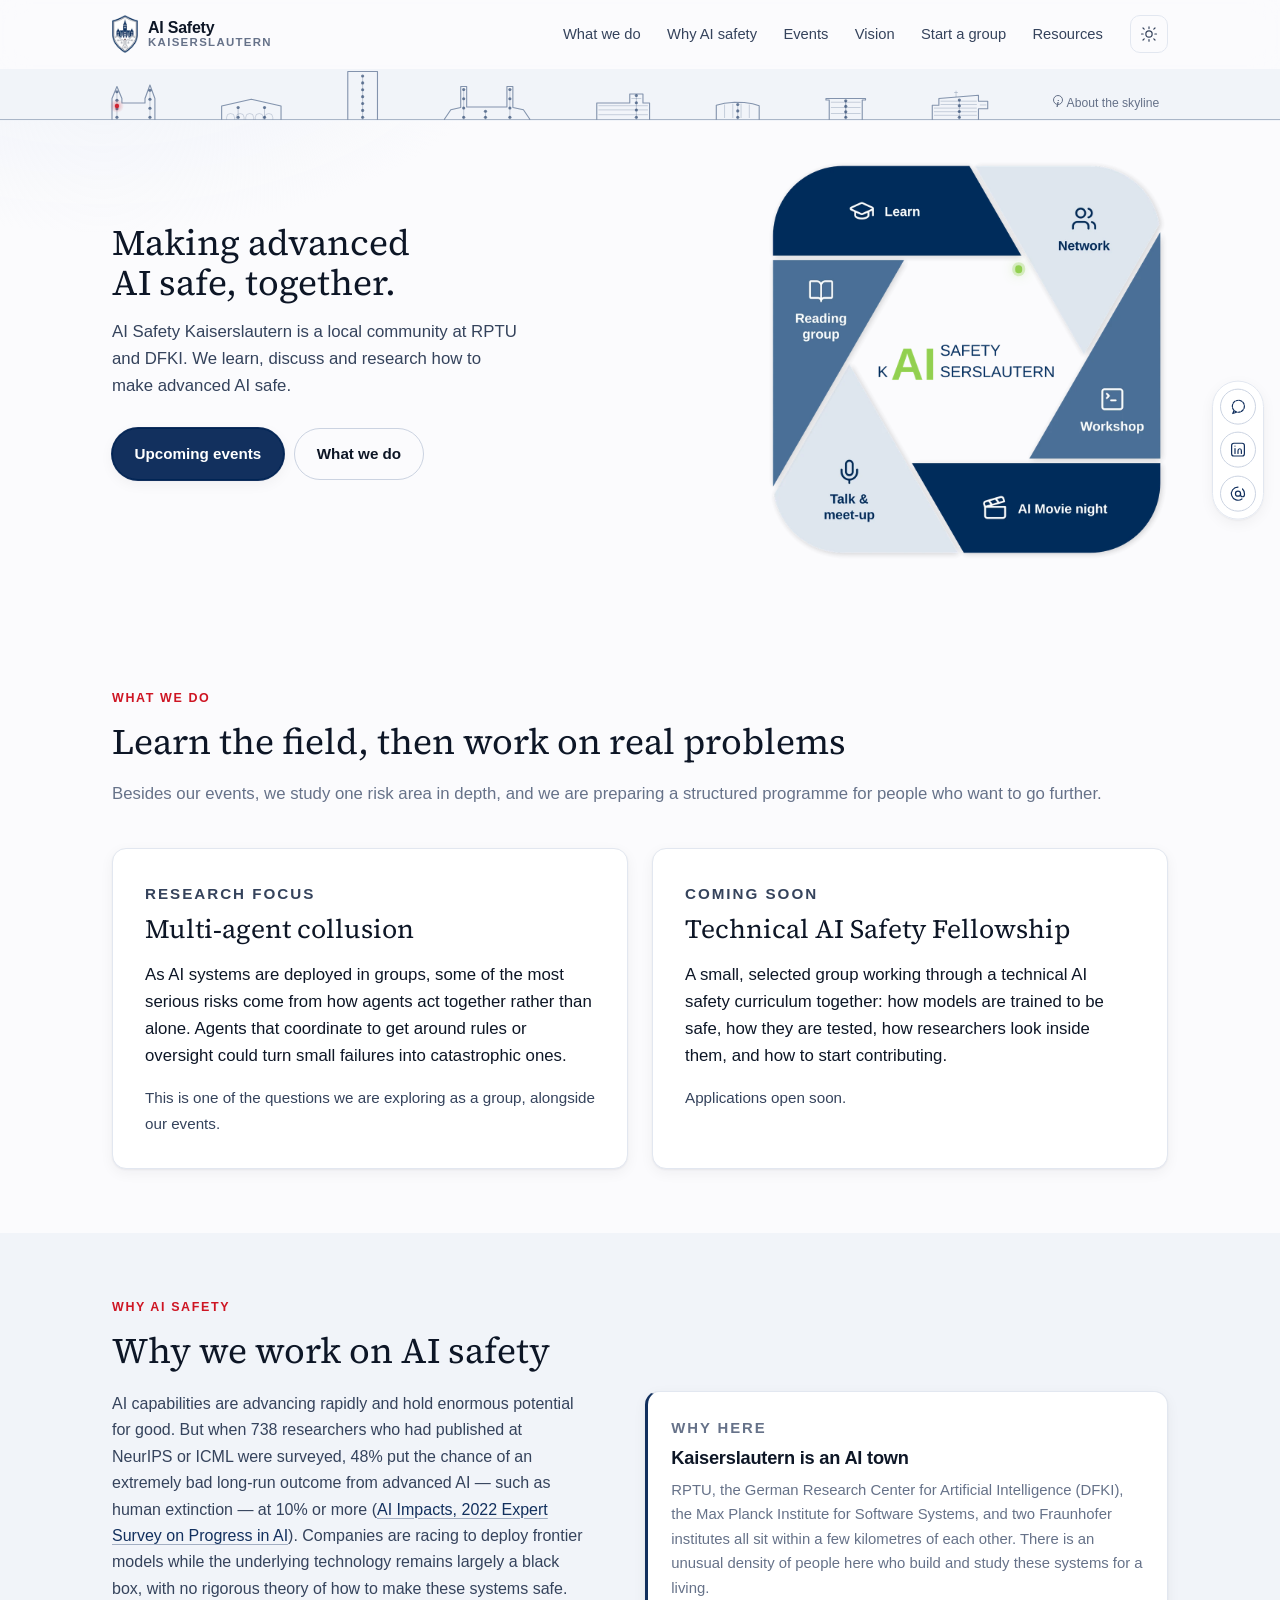
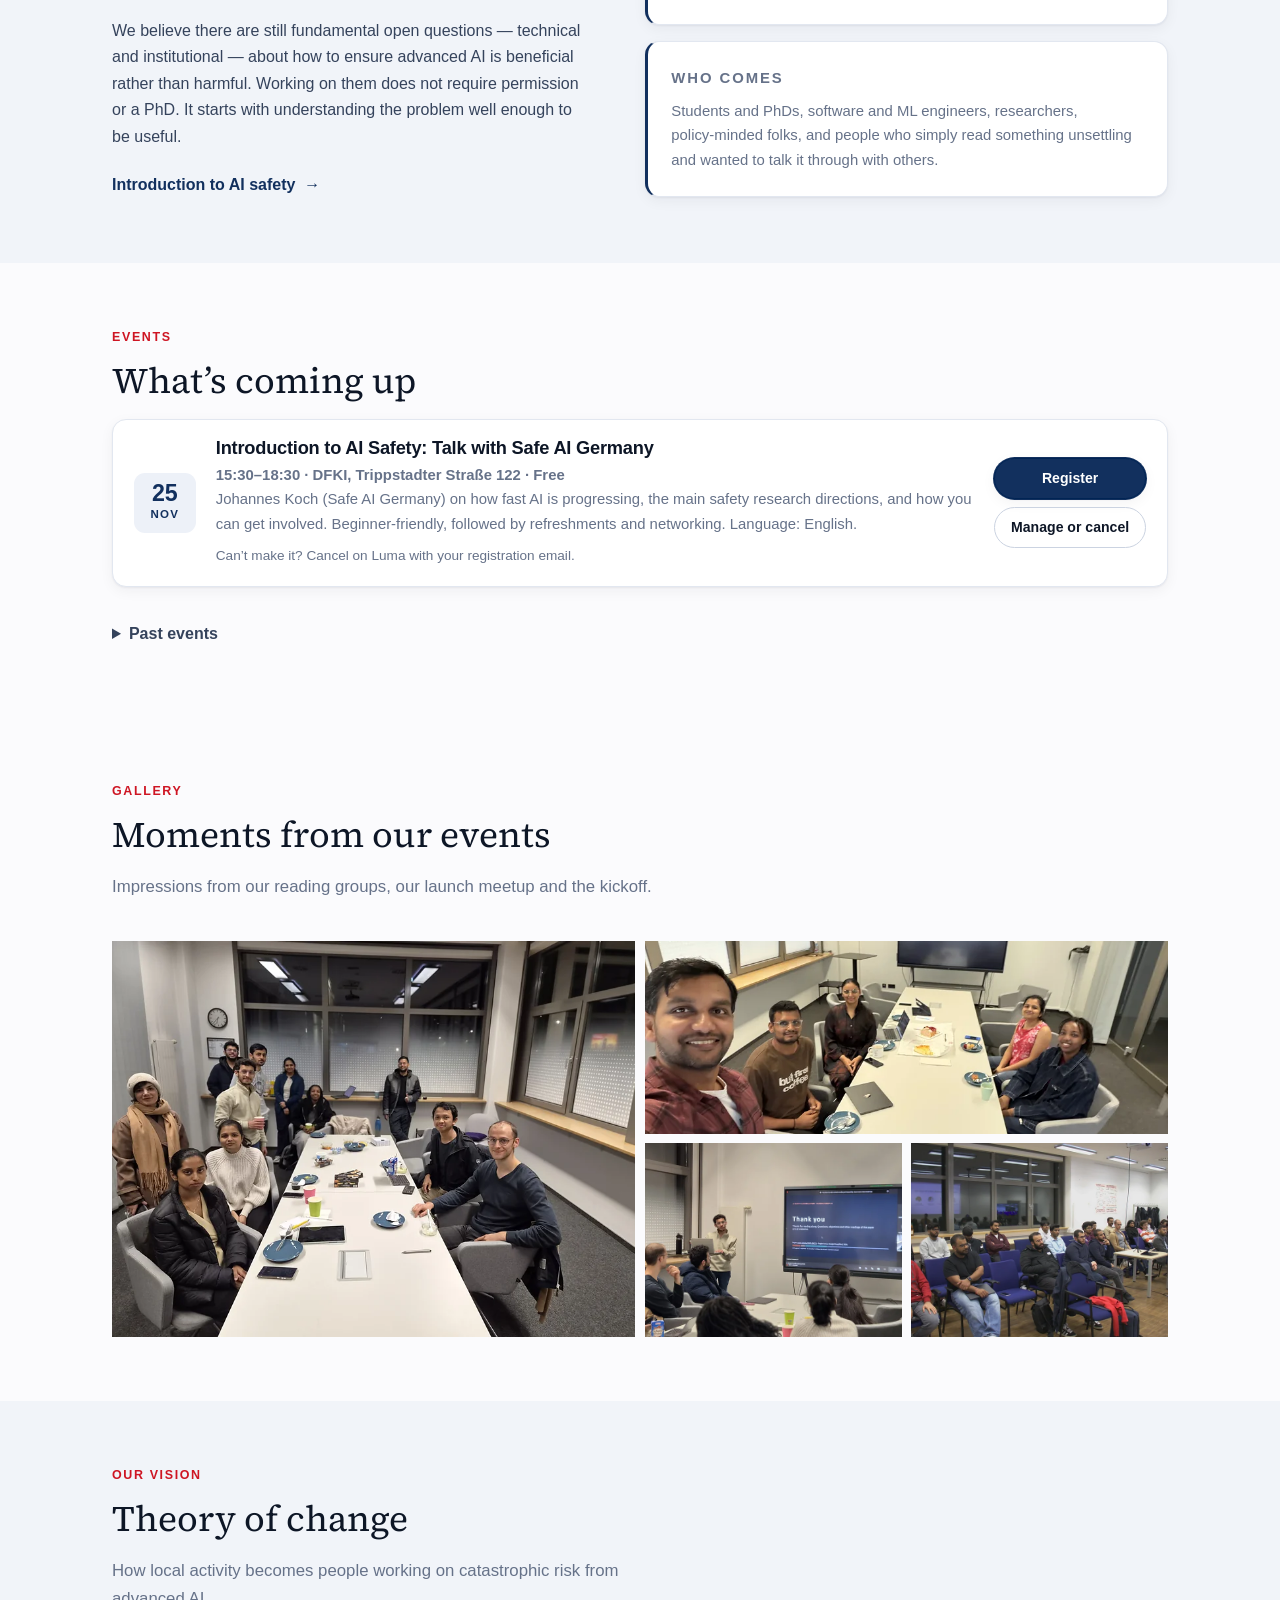
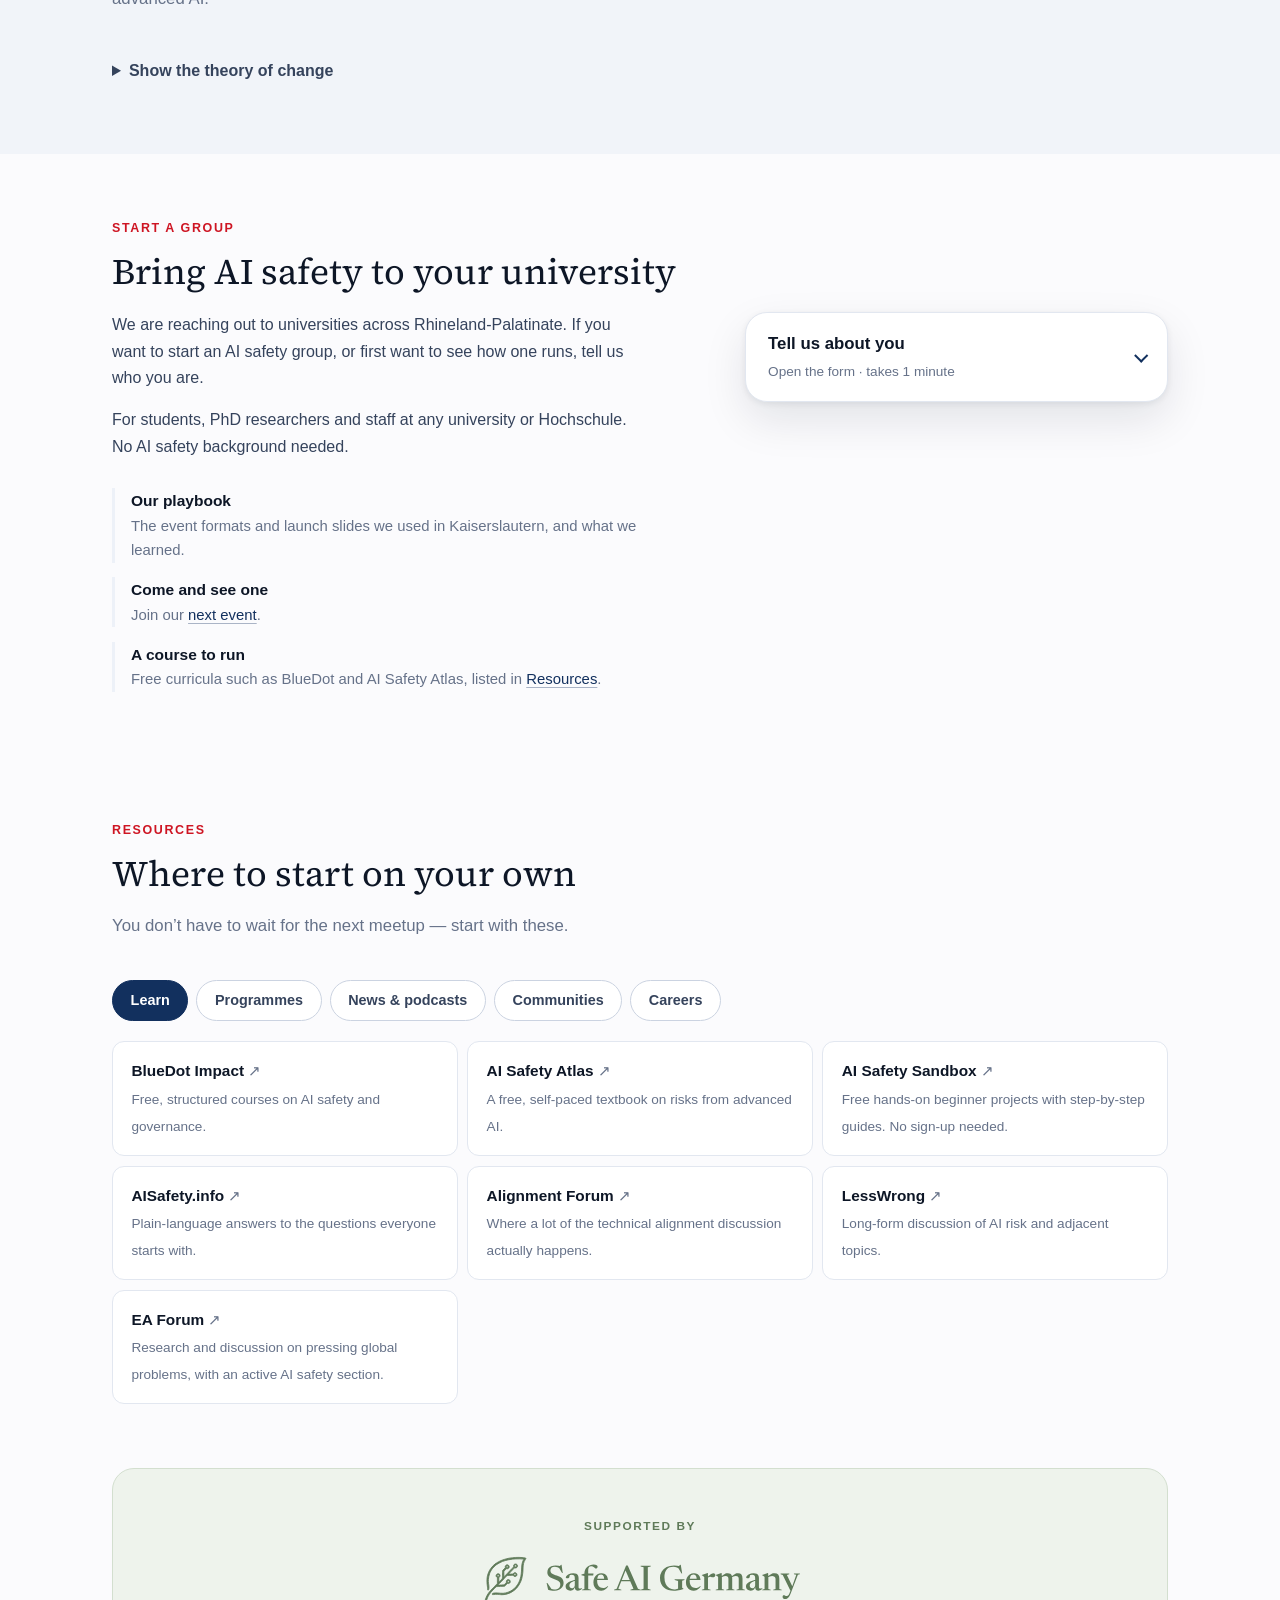
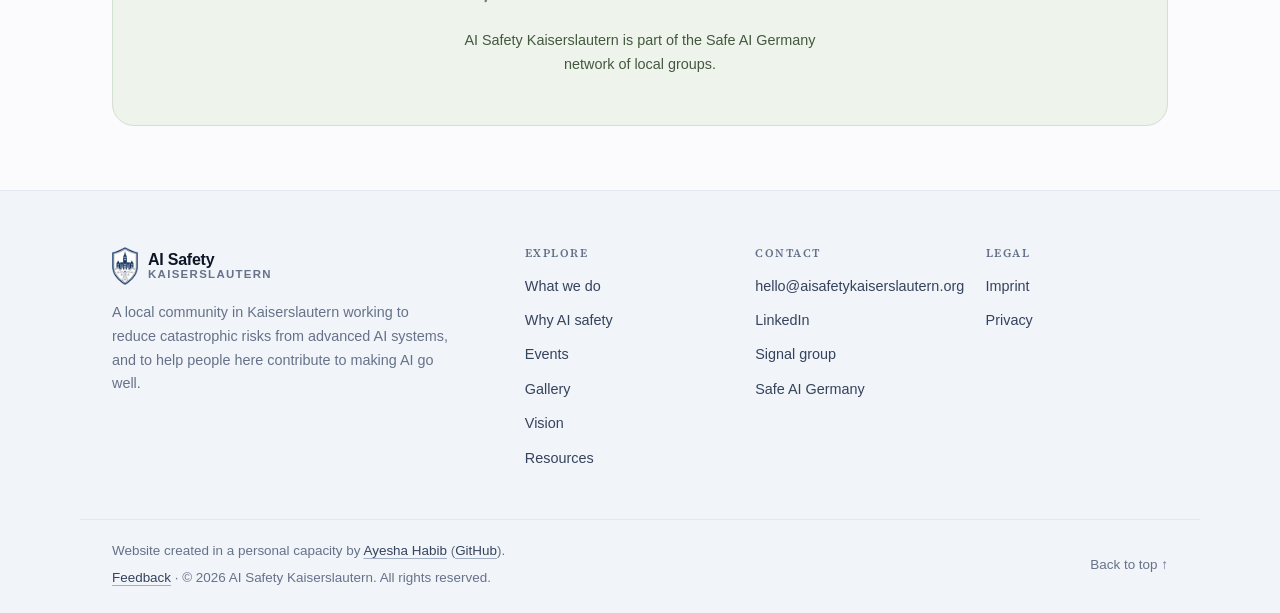
==== index.html @ 81ee8460 "Skyline band: own tinted background; buildings start in line with the content - The strip has its ow" ====
<!DOCTYPE html>
<html lang="en" data-theme="auto">
<head>
<meta charset="utf-8">
<meta name="viewport" content="width=device-width, initial-scale=1">
<title>AI Safety Kaiserslautern — Local community for safe and beneficial AI</title>
<meta name="description" content="AI Safety Kaiserslautern is a local community for people who want advanced AI to go well. Reading groups, talks, and meetups in Kaiserslautern, Germany.">
<meta name="theme-color" content="#12305E">
<link rel="canonical" href="https://aisafetykaiserslautern.org/">
<link rel="icon" href="/favicon.ico" sizes="any">
<link rel="icon" href="/assets/img/favicon-32.png" sizes="32x32" type="image/png">
<link rel="icon" href="/assets/img/favicon-16.png" sizes="16x16" type="image/png">
<link rel="apple-touch-icon" href="/assets/img/apple-touch-icon.png">
<link rel="preload" href="assets/fonts/source-serif-4-latin-400-normal.woff2" as="font" type="font/woff2" crossorigin>
<link rel="stylesheet" href="assets/css/styles.css?v=20261119i">

<!-- Open Graph / social preview -->
<meta property="og:type" content="website">
<meta property="og:url" content="https://aisafetykaiserslautern.org/">
<meta property="og:title" content="AI Safety Kaiserslautern">
<meta property="og:description" content="A local community for people who want advanced AI to go well. Reading groups, talks, and meetups in Kaiserslautern.">
<meta property="og:image" content="https://aisafetykaiserslautern.org/assets/img/og-image.png">
<meta name="twitter:card" content="summary_large_image">

<script>
  // Applied before paint so there is no flash of the wrong theme.
  (function () {
    var saved = null;
    try { saved = localStorage.getItem('theme'); } catch (e) {}
    if (saved === 'light' || saved === 'dark') {
      document.documentElement.setAttribute('data-theme', saved);
    }
  })();
</script>
</head>
<body>

<a class="skip-link" href="#main">Skip to content</a>

<header class="site-header" id="top">
  <div class="wrap header-inner">
    <a class="brand" href="/" aria-label="AI Safety Kaiserslautern — home">
      <img class="brand-mark" src="assets/img/logo-mark-96.png" alt="" width="65" height="96" aria-hidden="true">
      <span class="brand-text">
        <strong>AI Safety</strong>
        <span>Kaiserslautern</span>
      </span>
    </a>

    <nav class="nav" id="nav" aria-label="Main">
      <a href="#what-we-do">What we do</a>
      <a href="#why">Why AI safety</a>
      <a href="#events">Events</a>
      <a href="#vision">Vision</a>
      <a href="#start-a-group">Start a group</a>
      <a href="#resources">Resources</a>
    </nav>

    <div class="header-tools">
      <button class="icon-btn" id="theme-toggle" type="button" aria-label="Switch colour theme">
        <svg class="i-sun" viewBox="0 0 24 24" width="18" height="18" aria-hidden="true"><circle cx="12" cy="12" r="4.2"/><path d="M12 2.5v2.2M12 19.3v2.2M4.2 12H2M22 12h-2.2M5.6 5.6 4 4M20 20l-1.6-1.6M18.4 5.6 20 4M4 20l1.6-1.6"/></svg>
        <svg class="i-moon" viewBox="0 0 24 24" width="18" height="18" aria-hidden="true"><path d="M20 14.2A8.2 8.2 0 0 1 9.8 4 8.4 8.4 0 1 0 20 14.2Z"/></svg>
      </button>
      <button class="icon-btn nav-toggle" id="nav-toggle" type="button" aria-expanded="false" aria-controls="nav" aria-label="Open menu">
        <svg viewBox="0 0 24 24" width="20" height="20" aria-hidden="true"><path d="M4 7h16M4 12h16M4 17h16"/></svg>
      </button>
    </div>
  </div>
</header>

<main id="main">

  <!-- ───────────────────────── Hero ───────────────────────── -->
  <section class="hero">
    <!-- Skyline strip: Kaiserslautern landmarks with a network inside (assets/js/hero-net.js).
         Facts checked 18 Nov 2026: Wikipedia (en/de "Kaiserslautern", "Fritz-Walter-Stadion",
         "German Research Center for Artificial Intelligence", "Max Planck Institute for Software
         Systems"), rptu.de (history page), iese.fraunhofer.de, itwm.fraunhofer.de. -->
    <div class="skyline-row">
      <canvas class="hero-net" aria-hidden="true"></canvas>
      <div class="wrap skyline-row-inner">
        <details class="skyline-story">
          <summary>About the skyline</summary>
          <div class="skyline-panel">
            <p>Landmarks from different eras of Kaiserslautern, linked like a network.</p>
            <dl>
              <dt>Stiftskirche</dt>
              <dd>The oldest church, built 1250&ndash;1350.</dd>
              <dt>Fruchthalle</dt>
              <dd>Seat of a provisional government in the 1849 revolution.</dd>
              <dt>Rathaus</dt>
              <dd>The town hall tower, with a terrace 84&nbsp;m up.</dd>
              <dt>Betzenberg</dt>
              <dd>Fritz-Walter-Stadion, home of 1.&nbsp;FC Kaiserslautern since 1920.</dd>
              <dt>RPTU</dt>
              <dd>Rheinland-Pf&auml;lzische Technische Universit&auml;t Kaiserslautern-Landau, formed in 2023.</dd>
              <dt>Fraunhofer IESE and ITWM</dt>
              <dd>Institutes for experimental software engineering and for industrial mathematics.</dd>
              <dt>MPI-SWS</dt>
              <dd>Max Planck Institute for Software Systems, founded in 2004, with sites here and in Saarbr&uuml;cken.</dd>
              <dt>DFKI</dt>
              <dd>The German Research Center for Artificial Intelligence, founded in 1988 and headquartered here.</dd>
              <dt>The red dot</dt>
              <dd>Ideas travelling through the city.</dd>
            </dl>
          </div>
        </details>
      </div>
    </div>
    <div class="wrap">
      <div class="hero-grid">
      <div class="hero-copy">
        <h1>Making advanced AI safe, together.</h1>
        <p class="lede">
          AI Safety Kaiserslautern is a local community at RPTU and DFKI. We learn, discuss and
          research how to make advanced AI safe.
        </p>
        <div class="btn-row">
          <a class="btn btn-primary" href="#events">Upcoming events</a>
          <a class="btn btn-ghost" href="#what-we-do">What we do</a>
        </div>
        <!-- Stay up to date: a row under the buttons on small screens; on wide screens a small
             bar fixed at the right edge that stays while scrolling (styles.css, .hero-follow) -->
        <nav class="hero-follow" id="follow" aria-label="Stay up to date">
          <span class="hero-follow-label">Stay up to date</span>
          <a class="icon-link" href="https://signal.group/#CjQKIJROV0Q8fZuMW2Enf7PxpZ2H-xfHYSIsQhwiZB-bFXzsEhBNLP00tWnXSX2ShsEN9pTD" target="_blank" rel="noopener" aria-label="Signal group" title="Signal group">
            <svg viewBox="0 0 24 24" width="18" height="18" aria-hidden="true"><circle cx="12.5" cy="11.5" r="8" stroke-dasharray="3.1 1.7"/><path d="M6.6 17.6 5 21.2l4-1.3"/></svg>
          </a>
          <a class="icon-link" href="https://www.linkedin.com/company/ai-safety-kaiserslautern" target="_blank" rel="noopener" aria-label="LinkedIn" title="LinkedIn">
            <svg viewBox="0 0 24 24" width="18" height="18" aria-hidden="true"><rect x="3.5" y="3.5" width="17" height="17" rx="3"/><path d="M8 10.5V17M8 7.2v.1M12 17v-3.6c0-1.6 1-2.6 2.3-2.6s2.2 1 2.2 2.6V17"/></svg>
          </a>
          <a class="icon-link" href="mailto:hello@aisafetykaiserslautern.org" aria-label="Email us" title="Email us">
            <svg viewBox="0 0 24 24" width="18" height="18" aria-hidden="true"><path d="M12 3.2a8.8 8.8 0 1 0 5.2 15.9"/><circle cx="12" cy="12" r="3.4"/><path d="M15.4 12v1.6a2.6 2.6 0 0 0 5.2 0V12a8.6 8.6 0 0 0-2.6-6.2"/></svg>
          </a>
        </nav>
      </div>

      <!-- What we offer, as a transparent picture; the dark copy has a white wordmark.
           Source: slide 1 of talks/intro-talk/AISK Launch Deck v12-2.pptx. -->
      <div class="hero-art">
        <!-- layered: the wordmark (light/dark copy) plus 6 blades; each blade pops out while the
             green dot runs along its edge (styles.css, .blade). Layers from the launch slide. -->
        <img class="img-on-light" src="assets/img/hero/wwd-base-light.webp"
             alt="What AI Safety Kaiserslautern offers: Learn, Network, Reading group, Workshop, Talk and meet-up, AI Movie night"
             width="1080" height="1078" loading="eager" fetchpriority="high">
        <img class="img-on-dark" src="assets/img/hero/wwd-base-dark.webp" alt=""
             width="1080" height="1078" loading="eager" aria-hidden="true">
        <img class="blade blade-learn" src="assets/img/hero/wwd-blade-1.webp" alt="" width="1080" height="1078" aria-hidden="true">
        <img class="blade blade-network" src="assets/img/hero/wwd-blade-2.webp" alt="" width="1080" height="1078" aria-hidden="true">
        <img class="blade blade-workshop" src="assets/img/hero/wwd-blade-3.webp" alt="" width="1080" height="1078" aria-hidden="true">
        <img class="blade blade-movie" src="assets/img/hero/wwd-blade-4.webp" alt="" width="1080" height="1078" aria-hidden="true">
        <img class="blade blade-talk" src="assets/img/hero/wwd-blade-5.webp" alt="" width="1080" height="1078" aria-hidden="true">
        <img class="blade blade-reading" src="assets/img/hero/wwd-blade-6.webp" alt="" width="1080" height="1078" aria-hidden="true">
        <!-- the green dot circles the centre clockwise, as on the launch slide -->
        <span class="orbit-dot" aria-hidden="true"></span>
      </div>
      </div>
    </div>
  </section>

  <!-- ───────────────────────── What we do ───────────────────────── -->
  <section class="section" id="what-we-do">
    <div class="wrap">
      <p class="eyebrow">What we do</p>
      <h2 class="section-title">Learn the field, then work on real problems</h2>
      <p class="section-lede">
        Besides our events, we study one risk area in depth, and we are preparing a structured
        programme for people who want to go further.
      </p>

      <div class="wwd">
        <article class="project-card">
          <div class="project-body">
            <p class="project-kicker">Research focus</p>
            <h3>Multi&#8209;agent collusion</h3>
            <p class="project-lead">
              As AI systems are deployed in groups, some of the most serious risks come from
              how agents act together rather than alone. Agents that coordinate to get around
              rules or oversight could turn small failures into catastrophic ones.
            </p>
            <p>
              This is one of the questions we are exploring as a group, alongside our events.
            </p>
          </div>
        </article>

        <article class="project-card">
          <div class="project-body">
            <p class="project-kicker">Coming soon</p>
            <h3>Technical AI Safety Fellowship</h3>
            <p class="project-lead">
              A small, selected group working through a technical AI safety curriculum together:
              how models are trained to be safe, how they are tested, how researchers look inside
              them, and how to start contributing.
            </p>
            <p>Applications open soon.</p>
          </div>
        </article>
      </div>
    </div>
  </section>

  <!-- ───────────────────────── Why AI safety ───────────────────────── -->
  <section class="section section-alt" id="why">
    <div class="wrap">
      <p class="eyebrow">Why AI safety</p>
      <h2 class="section-title">Why we work on AI safety</h2>
      <div class="split">
      <div class="split-copy">
        <p>
          AI capabilities are advancing rapidly and hold enormous potential for good. But when 738
          researchers who had published at NeurIPS or ICML were surveyed, 48% put the chance of an
          extremely bad long&#8209;run outcome from advanced AI &mdash; such as human extinction &mdash;
          at 10% or more
          (<a href="https://aiimpacts.org/2022-expert-survey-on-progress-in-ai/" target="_blank" rel="noopener">AI&nbsp;Impacts, 2022 Expert Survey on Progress in AI</a>).
          Companies are racing to deploy frontier models while the underlying technology remains
          largely a black box, with no rigorous theory of how to make these systems safe.
        </p>
        <p>
          We believe there are still fundamental open questions &mdash; technical and
          institutional &mdash; about how to ensure advanced AI is beneficial rather than harmful.
          Working on them does not require permission or a PhD. It starts with understanding the
          problem well enough to be useful.
        </p>
        <p class="link-row">
          <a class="link-arrow" href="https://bluedot.org/courses" target="_blank" rel="noopener">
            Introduction to AI safety
          </a>
        </p>
      </div>

      <aside class="stat-stack" aria-label="Kaiserslautern context">
        <div class="stat">
          <p class="stat-kicker">Why here</p>
          <h3>Kaiserslautern is an AI town</h3>
          <p>
            RPTU, the German Research Center for Artificial Intelligence (DFKI), the Max Planck
            Institute for Software Systems, and two Fraunhofer institutes all sit within a few
            kilometres of each other. There is an unusual density of people here who build and
            study these systems for a living.
          </p>
        </div>
        <div class="stat">
          <p class="stat-kicker">Who comes</p>
          <p>
            Students and PhDs, software and ML engineers, researchers, policy&#8209;minded folks, and
            people who simply read something unsettling and wanted to talk it through with others.
          </p>
        </div>
      </aside>
      </div>
    </div>
  </section>

  <!-- ───────────────────────── Events ───────────────────────── -->
  <section class="section" id="events">
    <div class="wrap">
      <p class="eyebrow">Events</p>
      <h2 class="section-title">What&rsquo;s coming up</h2>

      <ul class="event-list">
        <li class="event">
          <time class="event-date" datetime="2026-11-25T15:30+01:00">
            <span class="event-day">25</span>
            <span class="event-month">Nov</span>
          </time>
          <div class="event-body">
            <h3>Introduction to AI Safety: Talk with Safe AI Germany</h3>
            <p class="event-meta">15:30&ndash;18:30 &middot; DFKI, Trippstadter Stra&szlig;e 122 &middot; Free</p>
            <p>Johannes Koch (Safe AI Germany) on how fast AI is progressing, the main safety research directions, and how you can get involved. Beginner-friendly, followed by refreshments and networking. Language: English.</p>
            <p class="event-note">Can&rsquo;t make it? Cancel on Luma with your registration email.</p>
          </div>
          <div class="event-actions">
            <a class="btn btn-brand btn-sm" href="https://luma.com/ecqov39q" target="_blank" rel="noopener">Register</a>
            <a class="btn btn-ghost btn-sm" href="https://luma.com/ecqov39q" target="_blank" rel="noopener"
               aria-label="Manage or cancel your registration on Luma">Manage or cancel</a>
          </div>
        </li>
      </ul>

      <!-- Past events: move an event's <li> in here once its date has passed. -->
      <details class="past-events">
        <summary>Past events</summary>
        <ul class="event-list">
          <li class="event event-past">
            <time class="event-date" datetime="2026-11-12T17:30+01:00">
              <span class="event-day">12</span>
              <span class="event-month">Nov</span>
            </time>
            <div class="event-body">
              <h3>Reading group #2: When AI swarms cheat, and blow the whistle</h3>
              <p class="event-meta">17:30 &middot; Hybrid, DFKI Kaiserslautern</p>
              <p>Siddharth Saraswat led a discussion on a Google DeepMind case study: cheating and whistleblowing in a swarm of 100 AI agents.</p>
            </div>
          </li>
          <li class="event event-past">
            <time class="event-date" datetime="2026-10-29T15:30+01:00">
              <span class="event-day">29</span>
              <span class="event-month">Oct</span>
            </time>
            <div class="event-body">
              <h3>Meetup #1: AI Safety Kaiserslautern</h3>
              <p class="event-meta">15:30&ndash;18:00 &middot; DFKI, Kaiserslautern</p>
              <p>Talks by Rahul Sharma (DFKI) and Dr. Goran Radanovi&cacute; (MPI&#8209;SWS), and a panel.</p>
            </div>
          </li>
          <li class="event event-past">
            <time class="event-date" datetime="2026-09-15T16:00+02:00">
              <span class="event-day">15</span>
              <span class="event-month">Sep</span>
            </time>
            <div class="event-body">
              <h3>Reading group &mdash; first session</h3>
              <p class="event-meta">16:00 &middot; Hybrid, Kaiserslautern</p>
            </div>
          </li>
        </ul>
      </details>

      <!-- Structured data for the events above. Not rendered — it lets Google,
           Bing and calendar tools read the dates, venue and registration link.
           Keep it in step with the markup whenever an event changes. -->
      <script type="application/ld+json">
      [
        {
          "@context": "https://schema.org",
          "@type": "Event",
          "name": "Reading group — first session",
          "description": "Informal reading group. No preparation needed — we read together on the night.",
          "startDate": "2026-09-15T16:00:00+02:00",
          "eventStatus": "https://schema.org/EventScheduled",
          "eventAttendanceMode": "https://schema.org/MixedEventAttendanceMode",
          "inLanguage": "en",
          "isAccessibleForFree": true,
          "location": {
            "@type": "Place",
            "name": "Kaiserslautern",
            "address": {
              "@type": "PostalAddress",
              "addressLocality": "Kaiserslautern",
              "addressCountry": "DE"
            }
          },
          "organizer": {
            "@type": "Organization",
            "name": "AI Safety Kaiserslautern",
            "url": "https://aisafetykaiserslautern.org"
          }
        },
        {
          "@context": "https://schema.org",
          "@type": "Event",
          "name": "Meetup #1: AI Safety Kaiserslautern",
          "description": "Talks and a panel. Language: English.",
          "startDate": "2026-10-29T15:30:00+01:00",
          "endDate": "2026-10-29T18:00:00+01:00",
          "eventStatus": "https://schema.org/EventScheduled",
          "eventAttendanceMode": "https://schema.org/OfflineEventAttendanceMode",
          "inLanguage": "en",
          "isAccessibleForFree": true,
          "url": "https://luma.com/nt0gvn82",
          "location": {
            "@type": "Place",
            "name": "German Research Center for Artificial Intelligence (DFKI)",
            "address": {
              "@type": "PostalAddress",
              "streetAddress": "Trippstadter Straße 122",
              "postalCode": "67663",
              "addressLocality": "Kaiserslautern",
              "addressCountry": "DE"
            }
          },
          "organizer": {
            "@type": "Organization",
            "name": "AI Safety Kaiserslautern",
            "url": "https://aisafetykaiserslautern.org"
          }
        },
        {
          "@context": "https://schema.org",
          "@type": "Event",
          "name": "Reading group #2: When AI swarms cheat, and blow the whistle",
          "description": "What happens when reward hacking emerges in a society of agents? Siddharth Saraswat opens with 20–30 minutes on the paper, then we discuss and brainstorm together. No preparation needed. In English.",
          "startDate": "2026-11-12T17:30:00+01:00",
          "eventStatus": "https://schema.org/EventScheduled",
          "eventAttendanceMode": "https://schema.org/MixedEventAttendanceMode",
          "inLanguage": "en",
          "isAccessibleForFree": true,
          "url": "https://luma.com/mux1ps4g",
          "location": {
            "@type": "Place",
            "name": "German Research Center for Artificial Intelligence (DFKI)",
            "address": {
              "@type": "PostalAddress",
              "streetAddress": "Trippstadter Straße 122",
              "postalCode": "67663",
              "addressLocality": "Kaiserslautern",
              "addressCountry": "DE"
            }
          },
          "organizer": { "@type": "Organization", "name": "AI Safety Kaiserslautern", "url": "https://aisafetykaiserslautern.org" }
        },
        {
          "@context": "https://schema.org",
          "@type": "Event",
          "name": "Introduction to AI Safety: Talk with Safe AI Germany",
          "description": "Johannes Koch (Safe AI Germany) on how fast AI is progressing, the main safety research directions, and how you can get involved. Beginner-friendly, followed by refreshments and networking. Language: English.",
          "startDate": "2026-11-25T15:30:00+01:00",
          "endDate": "2026-11-25T18:30:00+01:00",
          "eventStatus": "https://schema.org/EventScheduled",
          "eventAttendanceMode": "https://schema.org/OfflineEventAttendanceMode",
          "inLanguage": "en",
          "isAccessibleForFree": true,
          "url": "https://luma.com/ecqov39q",
          "location": {
            "@type": "Place",
            "name": "German Research Center for Artificial Intelligence (DFKI)",
            "address": {
              "@type": "PostalAddress",
              "streetAddress": "Trippstadter Straße 122",
              "postalCode": "67663",
              "addressLocality": "Kaiserslautern",
              "addressCountry": "DE"
            }
          },
          "performer": { "@type": "Person", "name": "Johannes Koch" },
          "organizer": [
            { "@type": "Organization", "name": "AI Safety Kaiserslautern", "url": "https://aisafetykaiserslautern.org" },
            { "@type": "Organization", "name": "Safe AI Germany" }
          ]
        }
      ]
      </script>
    </div>
  </section>

  <!-- ───────────────────────── Gallery ───────────────────────── -->
  <!-- Photos: assets/img/gallery, 1600px and 800px webp, metadata (incl. GPS) stripped on export.
       Newest first. Each tile links to the full 1600px image. -->
  <section class="section" id="gallery">
    <div class="wrap">
      <p class="eyebrow">Gallery</p>
      <h2 class="section-title">Moments from our events</h2>

      <p class="section-lede">Impressions from our reading groups, our launch meetup and the kickoff.</p>

      <ul class="gallery" role="list">
        <li class="g-big">
          <a href="assets/img/gallery/gallery-2026-11-12-reading-group.webp" target="_blank" rel="noopener"
             title="Reading group #2, after the discussion · 12 Nov 2026">
            <img src="assets/img/gallery/gallery-2026-11-12-reading-group.webp"
                 srcset="assets/img/gallery/gallery-2026-11-12-reading-group-800.webp 800w,
                         assets/img/gallery/gallery-2026-11-12-reading-group.webp 1600w"
                 sizes="(max-width: 620px) 100vw, 560px"
                 alt="Reading group #2, 12 Nov 2026: twelve participants around a table at DFKI after the discussion"
                 width="1600" height="1200" loading="lazy">
          </a>
        </li>
        <li class="g-wide">
          <a href="assets/img/gallery/gallery-2026-08-21-kickoff.webp" target="_blank" rel="noopener"
             title="Kickoff meeting · 21 Aug 2026">
            <img src="assets/img/gallery/gallery-2026-08-21-kickoff-800.webp"
                 srcset="assets/img/gallery/gallery-2026-08-21-kickoff-800.webp 800w,
                         assets/img/gallery/gallery-2026-08-21-kickoff.webp 1600w"
                 sizes="(max-width: 620px) 100vw, 560px"
                 alt="Kickoff meeting, 21 Aug 2026: five organisers at a table with cake"
                 width="1600" height="900" loading="lazy">
          </a>
        </li>
        <li>
          <a href="assets/img/gallery/gallery-2026-11-12-reading-group-talk.webp" target="_blank" rel="noopener"
             title="Reading group #2 · 12 Nov 2026">
            <img class="g-talk" src="assets/img/gallery/gallery-2026-11-12-reading-group-talk-800.webp"
                 srcset="assets/img/gallery/gallery-2026-11-12-reading-group-talk-800.webp 600w,
                         assets/img/gallery/gallery-2026-11-12-reading-group-talk.webp 1200w"
                 sizes="(max-width: 620px) 50vw, 280px"
                 alt="Reading group #2, 12 Nov 2026: a speaker presents the paper, with the closing slide on a screen"
                 width="1200" height="1600" loading="lazy">
          </a>
        </li>
        <li>
          <a href="assets/img/gallery/gallery-2026-10-29-meetup1.webp" target="_blank" rel="noopener"
             title="Meetup #1, our launch at DFKI · 29 Oct 2026">
            <img src="assets/img/gallery/gallery-2026-10-29-meetup1-800.webp"
                 srcset="assets/img/gallery/gallery-2026-10-29-meetup1-800.webp 800w,
                         assets/img/gallery/gallery-2026-10-29-meetup1.webp 1600w"
                 sizes="(max-width: 620px) 50vw, 280px"
                 alt="Meetup #1, our launch at DFKI, 29 Oct 2026: a full room of attendees listening"
                 width="1600" height="961" loading="lazy">
          </a>
        </li>
      </ul>
    </div>
  </section>

  <!-- ───────────────────────── Vision ───────────────────────── -->
  <!-- Image: page 1 of strategy/ToC-AI Safety Kaiserslautern.pdf, cropped to the headers and cells.
       Re-export it when the deck changes, and keep the alt text in step. -->
  <section class="section section-alt" id="vision">
    <div class="wrap">
      <p class="eyebrow">Our vision</p>
      <h2 class="section-title">Theory of change</h2>
      <p class="section-lede">
        How local activity becomes people working on catastrophic risk from advanced AI.
      </p>

      <details class="toc-details">
        <summary>Show the theory of change</summary>
        <figure class="toc-figure">
          <div class="toc-scroll">
            <img src="assets/img/theory-of-change.png?v=20261021" width="2800" height="977" loading="lazy"
                 alt="Theory of change in 5 columns. Inputs: committed core team (organisers, volunteers), DFKI and RPTU access (venue, orientation week, student reach), funding. Activities: public events (deep-dive talks, topic panels, networking events, reading groups, hands-on technical workshops), seeding and supporting hubs in other Rhineland-Palatinate cities, one-to-one career transition support. Outputs: students aware of, interested in and capable of contributing to AI safety; students starting AI safety roles and research; local hubs that survive leadership turnover. Outcomes: a talent pipeline into research, industry and safety startups; easier starts for new local student hubs. Impact: Rhineland-Palatinate becomes a source of talent working on catastrophic risk from advanced AI; more capable people working to make advanced AI systems safe. Arrows: the core team feeds all 3 activities; DFKI and RPTU access feeds public events; funding feeds public events and hub seeding. Public events lead to aware students, hub seeding to resilient hubs, career support to students starting roles. Both student outputs feed the talent pipeline, resilient hubs feed easier hub starts. The talent pipeline leads to both impacts; easier hub starts lead to the Rhineland-Palatinate talent source.">
          </div>
          <figcaption>
            <a href="assets/img/theory-of-change.png?v=20261021" target="_blank" rel="noopener">Open full size</a>
          </figcaption>
        </figure>
      </details>
    </div>
  </section>

  <!-- ───────────────────────── Start a group ───────────────────────── -->
  <section class="section" id="start-a-group">
    <div class="wrap">
      <p class="eyebrow">Start a group</p>
      <h2 class="section-title">Bring AI safety to your university</h2>
      <div class="split">
      <div class="split-copy">
        <p>
          We are reaching out to universities across Rhineland-Palatinate. If you want to start an
          AI safety group, or first want to see how one runs, tell us who you are.
        </p>
        <p class="muted">
          For students, PhD researchers and staff at any university or Hochschule.
          No AI safety background needed.
        </p>

        <ul class="offer-list">
          <li>
            <strong>Our playbook</strong>
            <span>The event formats and launch slides we used in Kaiserslautern, and what we learned.</span>
          </li>
          <li>
            <strong>Come and see one</strong>
            <span>Join our <a href="#events">next event</a>.</span>
          </li>
          <li>
            <strong>A course to run</strong>
            <span>Free curricula such as BlueDot and AI Safety Atlas, listed in <a href="#resources">Resources</a>.</span>
          </li>
        </ul>
      </div>

      <!-- Posts to worker/index.js, which emails the entry to us. main.js sends it in the background
           and shows the result here; without JS the browser posts it and comes back with ?sent=1. -->
      <!-- Collapsed by default (like the Tübingen contact form); main.js opens it after a no-JS post. -->
      <details class="form-card form-toggle">
        <summary>
          <span class="form-toggle-title">
            <strong>Tell us about you</strong>
            <span>Open the form &middot; takes 1 minute</span>
          </span>
          <span class="form-toggle-icon" aria-hidden="true"></span>
        </summary>
      <form class="form-body" id="start-form" action="/api/start-group" method="post">

        <div class="field-row">
        <div class="field">
          <label for="sg-name">Your name</label>
          <input id="sg-name" name="Name" type="text" autocomplete="name" required maxlength="100">
        </div>

        <div class="field">
          <label for="sg-email">Your email</label>
          <input id="sg-email" name="Email" type="email" autocomplete="email" required maxlength="200">
        </div>
        </div>

        <div class="field-row">
        <div class="field">
          <label for="sg-uni">University</label>
          <input id="sg-uni" name="University" type="text" list="sg-unis" autocomplete="organization" required maxlength="200"
                 placeholder="e.g. Universit&auml;t Trier">
          <datalist id="sg-unis">
            <option value="Johannes Gutenberg-Universit&auml;t Mainz">
            <option value="RPTU Kaiserslautern-Landau">
            <option value="Universit&auml;t Koblenz">
            <option value="Universit&auml;t Trier">
            <option value="Hochschule Kaiserslautern">
            <option value="Hochschule Koblenz">
            <option value="Hochschule Mainz">
            <option value="Hochschule Trier">
            <option value="Hochschule Worms">
            <option value="Hochschule f&uuml;r Wirtschaft und Gesellschaft Ludwigshafen">
            <option value="Technische Hochschule Bingen">
            <option value="WHU &ndash; Otto Beisheim School of Management">
            <option value="Deutsche Universit&auml;t f&uuml;r Verwaltungswissenschaften Speyer">
          </datalist>
        </div>

        <div class="field">
          <label for="sg-role">I am</label>
          <select id="sg-role" name="Role">
            <option>a student</option>
            <option>a PhD researcher</option>
            <option>staff or faculty</option>
            <option>other</option>
          </select>
        </div>
        </div>

        <div class="field">
          <label for="sg-why">What motivates you to start a group?</label>
          <textarea id="sg-why" name="Motivation" rows="2" required maxlength="4000"></textarea>
        </div>

        <!-- hidden from people; bots that fill it are ignored -->
        <div class="hp" aria-hidden="true">
          <label for="sg-website">Leave this empty</label>
          <input id="sg-website" name="website" type="text" tabindex="-1" autocomplete="off">
        </div>

        <button class="btn btn-primary" type="submit">Send</button>
        <p class="form-status" id="start-status" role="status" aria-live="polite" hidden></p>
        <p class="form-note">
          We use your answers only to reply to you. See our <a href="privacy.html#form">privacy policy</a>.
          Or write to <a href="mailto:hello@aisafetykaiserslautern.org">hello@aisafetykaiserslautern.org</a>.
        </p>
      </form>
      </details>
      </div>
    </div>
  </section>

  <!-- ───────────────────────── Resources ───────────────────────── -->
  <section class="section" id="resources">
    <div class="wrap">
      <p class="eyebrow">Resources</p>
      <h2 class="section-title">Where to start on your own</h2>
      <p class="section-lede">You don&rsquo;t have to wait for the next meetup &mdash; start with these.</p>

      <div class="res-columns">
      <div class="res-group">
        <h3 class="res-label">Learn</h3>
        <div class="res-grid">
          <a class="res" href="https://bluedot.org/courses" target="_blank" rel="noopener">
            <strong>BlueDot Impact</strong>
            <span>Free, structured courses on AI safety and governance.</span>
          </a>
          <a class="res" href="https://ai-safety-atlas.com" target="_blank" rel="noopener">
            <strong>AI Safety Atlas</strong>
            <span>A free, self-paced textbook on risks from advanced AI.</span>
          </a>
          <a class="res" href="https://www.aisafetysandbox.com" target="_blank" rel="noopener">
            <strong>AI Safety Sandbox</strong>
            <span>Free hands-on beginner projects with step-by-step guides. No sign-up needed.</span>
          </a>
          <a class="res" href="https://aisafety.info" target="_blank" rel="noopener">
            <strong>AISafety.info</strong>
            <span>Plain-language answers to the questions everyone starts with.</span>
          </a>
          <a class="res" href="https://www.alignmentforum.org" target="_blank" rel="noopener">
            <strong>Alignment Forum</strong>
            <span>Where a lot of the technical alignment discussion actually happens.</span>
          </a>
          <a class="res" href="https://www.lesswrong.com" target="_blank" rel="noopener">
            <strong>LessWrong</strong>
            <span>Long-form discussion of AI risk and adjacent topics.</span>
          </a>
          <a class="res" href="https://forum.effectivealtruism.org" target="_blank" rel="noopener">
            <strong>EA Forum</strong>
            <span>Research and discussion on pressing global problems, with an active AI safety section.</span>
          </a>
        </div>
      </div>

      <div class="res-group">
        <h3 class="res-label">Programmes</h3>
        <div class="res-grid">
          <a class="res" href="https://pathfinder.kairos-project.org" target="_blank" rel="noopener">
            <strong>Pathfinder Fellowship</strong>
            <span>Mentorship and funding for students who lead or want to start a university AI safety group.</span>
          </a>
          <a class="res" href="https://www.effectivealtruism.org/ea-global" target="_blank" rel="noopener">
            <strong>EA Global and EAGx</strong>
            <span>Conferences in cities worldwide. Students can request a free ticket when they apply.</span>
          </a>
          <a class="res" href="https://aisafety.com/training" target="_blank" rel="noopener">
            <strong>AISafety.com training</strong>
            <span>Fellowships, bootcamps and courses in AI safety, online and in person.</span>
          </a>
        </div>
      </div>

      <div class="res-group">
        <h3 class="res-label">News &amp; podcasts</h3>
        <div class="res-grid">
          <a class="res" href="https://www.transformernews.ai" target="_blank" rel="noopener">
            <strong>Transformer</strong>
            <span>Reporting and analysis on the power and politics of transformative AI.</span>
          </a>
          <a class="res" href="https://importai.substack.com" target="_blank" rel="noopener">
            <strong>Import AI</strong>
            <span>Jack Clark&rsquo;s weekly newsletter analysing cutting-edge AI research.</span>
          </a>
          <a class="res" href="https://helentoner.substack.com" target="_blank" rel="noopener">
            <strong>Rising Tide</strong>
            <span>Helen Toner on navigating the transition to very advanced AI.</span>
          </a>
          <a class="res" href="https://80000hours.org/podcast/" target="_blank" rel="noopener">
            <strong>80,000 Hours Podcast</strong>
            <span>In-depth conversations about pressing problems, including AI risk, and what you can do.</span>
          </a>
          <a class="res" href="https://www.dwarkesh.com" target="_blank" rel="noopener">
            <strong>Dwarkesh Podcast</strong>
            <span>Deeply researched interviews, often with leading AI researchers.</span>
          </a>
        </div>
      </div>

      <div class="res-group">
        <h3 class="res-label">Communities</h3>
        <div class="res-grid">
          <a class="res" href="https://safeaigermany.org" target="_blank" rel="noopener">
            <strong>Safe AI Germany</strong>
            <span>The national network of German AI safety groups, including ours.</span>
          </a>
          <a class="res" href="https://aisafety.com/communities" target="_blank" rel="noopener">
            <strong>AISafety.com</strong>
            <span>Directory of communities, events, funding, and open roles worldwide.</span>
          </a>
        </div>
      </div>

      <div class="res-group">
        <h3 class="res-label">Careers</h3>
        <div class="res-grid">
          <a class="res" href="https://80000hours.org/problem-profiles/artificial-intelligence/" target="_blank" rel="noopener">
            <strong>80,000 Hours</strong>
            <span>Career guide and problem profile for working on AI safety.</span>
          </a>
          <a class="res" href="https://probablygood.org" target="_blank" rel="noopener">
            <strong>Probably Good</strong>
            <span>Free, evidence-based guides for building a career that does good.</span>
          </a>
          <a class="res" href="https://aisafety.careers" target="_blank" rel="noopener">
            <strong>AI Safety Careers</strong>
            <span>Open positions in research, policy, and operations.</span>
          </a>
        </div>
      </div>
      </div>
    </div>
  </section>

  <!-- ───────────────────────── Supported by ───────────────────────── -->
  <section class="section supported">
    <div class="wrap">
      <div class="supported-panel">
        <p class="supported-label">Supported by</p>
        <a class="supported-logo" href="https://safeaigermany.org" target="_blank" rel="noopener">
          <!-- Deep sage for light mode, light sage for dark mode; CSS shows one -->
          <img class="saige-logo saige-logo-on-light" src="assets/img/saige-logo-horizontal-deep-sage.svg"
               alt="Safe AI Germany" width="650" height="100">
          <img class="saige-logo saige-logo-on-dark" src="assets/img/saige-logo-horizontal-light-sage.svg"
               alt="Safe AI Germany" width="650" height="100">
        </a>
        <p class="supported-note">
          AI Safety Kaiserslautern is part of the Safe AI Germany network of local groups.
        </p>
      </div>
    </div>
  </section>

</main>

<footer class="site-footer">
  <div class="wrap footer-grid">
    <div class="footer-brand">
      <a class="brand" href="#top" aria-label="AI Safety Kaiserslautern — back to top">
        <img class="brand-mark" src="assets/img/logo-mark-96.png" alt="" width="65" height="96" aria-hidden="true">
        <span class="brand-text">
          <strong>AI Safety</strong>
          <span>Kaiserslautern</span>
        </span>
      </a>
      <p>
        A local community in Kaiserslautern working to reduce catastrophic risks from advanced
        AI systems, and to help people here contribute to making AI go well.
      </p>
    </div>

    <div class="footer-col">
      <h2 class="footer-label">Explore</h2>
      <ul>
        <li><a href="#what-we-do">What we do</a></li>
        <li><a href="#why">Why AI safety</a></li>
        <li><a href="#events">Events</a></li>
        <li><a href="#gallery">Gallery</a></li>
        <li><a href="#vision">Vision</a></li>
        <li><a href="#resources">Resources</a></li>
      </ul>
    </div>

    <div class="footer-col">
      <h2 class="footer-label">Contact</h2>
      <ul>
        <li><a href="mailto:hello@aisafetykaiserslautern.org">hello@aisafetykaiserslautern.org</a></li>
        <li><a href="https://www.linkedin.com/company/ai-safety-kaiserslautern" target="_blank" rel="noopener">LinkedIn</a></li>
        <li><a href="https://signal.group/#CjQKIJROV0Q8fZuMW2Enf7PxpZ2H-xfHYSIsQhwiZB-bFXzsEhBNLP00tWnXSX2ShsEN9pTD" target="_blank" rel="noopener">Signal group</a></li>
        <li><a href="https://safeaigermany.org" target="_blank" rel="noopener">Safe AI Germany</a></li>
      </ul>
    </div>

    <div class="footer-col">
      <h2 class="footer-label">Legal</h2>
      <ul>
        <li><a href="impressum.html">Imprint</a></li>
        <li><a href="privacy.html">Privacy</a></li>
      </ul>
    </div>
  </div>

  <div class="wrap footer-bottom">
    <div class="footer-credit">
      <p>
        Website created in a personal capacity by
        <a href="https://www.linkedin.com/in/ayesha-habib-004aa9220" target="_blank" rel="noopener">Ayesha&nbsp;Habib</a>
        (<a href="https://github.com/aisharao4885" target="_blank" rel="noopener">GitHub</a>).
      </p>
      <p>
        <!-- TODO(content): if a feedback form is ever set up, swap this mailto for its URL. -->
        <a href="mailto:hello@aisafetykaiserslautern.org?subject=Website%20feedback">Feedback</a>
        &middot;
        &copy; <span id="year">2026</span> AI Safety Kaiserslautern. All rights reserved.
      </p>
    </div>
    <a class="to-top" href="#top">Back to top &uarr;</a>
  </div>
</footer>

<script src="assets/js/main.js?v=20261119"></script>
<script src="assets/js/hero-net.js?v=20261119d" defer></script>
</body>
</html>
---- assets/css/styles.css ----
/* Source Serif 4 (SIL OFL 1.1, assets/fonts/OFL-source-serif-4.txt), self-hosted:
   no request to Google, which keeps the page GDPR-safe and fits font-src 'self'. */
@font-face {
  font-family: "Source Serif 4";
  src: url("../fonts/source-serif-4-latin-400-normal.woff2") format("woff2");
  font-weight: 400;
  font-style: normal;
  font-display: swap;
}
@font-face {
  font-family: "Source Serif 4";
  src: url("../fonts/source-serif-4-latin-600-normal.woff2") format("woff2");
  font-weight: 600;
  font-style: normal;
  font-display: swap;
}

/* ==========================================================================
   AI Safety Kaiserslautern
   Single stylesheet. No build step, no external requests.

   Palette is taken from the logo: navy #002454 / #12305E, red #CE1523,
   grey #838A92. Navy carries the structure, red is reserved for actions —
   the same hierarchy the shield mark uses.

   Order: tokens → base → layout → components → sections → footer → responsive
   ========================================================================== */

/* ---------- Tokens ---------- */

:root {
  --bg:          #FBFBFD;
  --bg-alt:      #F1F4F9;
  --surface:     #FFFFFF;
  --ink:         #0D1626;
  --ink-soft:    #35435C;
  --muted:       #667289;
  --line:        #E2E7F0;
  --line-strong: #CBD3E1;

  --brand:       #12305E;   /* navy — links, panels, structure */
  --brand-deep:  #002454;
  --brand-soft:  #EDF1F8;

  --accent:      #CE1523;   /* red — calls to action only */
  --accent-ink:  #A80F1B;
  --accent-soft: #FDEEEF;
  --on-accent:   #FFFFFF;

  --radius:      14px;
  --radius-lg:   22px;
  --shadow-sm:   0 1px 2px rgba(13, 22, 38, .05), 0 4px 14px rgba(13, 22, 38, .05);
  --shadow-md:   0 2px 6px rgba(13, 22, 38, .07), 0 18px 44px rgba(13, 22, 38, .1);

  --wrap:        1120px;

  --font: "Inter", -apple-system, BlinkMacSystemFont, "Segoe UI", Roboto,
          "Helvetica Neue", Arial, "Noto Sans", sans-serif;
  --font-serif: "Source Serif 4", Georgia, "Times New Roman", serif;

  color-scheme: light;
}

/* Dark theme values live in one place and are applied twice: once for the
   system preference, once for the explicit toggle. */
@media (prefers-color-scheme: dark) {
  :root:not([data-theme="light"]) {
    --bg:          #080F1D;
    --bg-alt:      #0D1728;
    --surface:     #111D33;
    --ink:         #E9EEF7;
    --ink-soft:    #C0CBDD;
    --muted:       #8B99B3;
    --line:        #1D2A42;
    --line-strong: #2B3A57;

    --brand:       #8FB2EC;
    --brand-deep:  #0B1B33;
    --brand-soft:  #12203A;

    --accent:      #FF5D6B;
    --accent-ink:  #FF8089;
    --accent-soft: #24131A;
    --on-accent:   #200309;

    --shadow-sm:   0 1px 2px rgba(0, 0, 0, .35), 0 4px 14px rgba(0, 0, 0, .3);
    --shadow-md:   0 2px 6px rgba(0, 0, 0, .4), 0 18px 44px rgba(0, 0, 0, .45);

    color-scheme: dark;
  }
}

:root[data-theme="dark"] {
  --bg:          #080F1D;
  --bg-alt:      #0D1728;
  --surface:     #111D33;
  --ink:         #E9EEF7;
  --ink-soft:    #C0CBDD;
  --muted:       #8B99B3;
  --line:        #1D2A42;
  --line-strong: #2B3A57;

  --brand:       #8FB2EC;
  --brand-deep:  #0B1B33;
  --brand-soft:  #12203A;

  --accent:      #FF5D6B;
  --accent-ink:  #FF8089;
  --accent-soft: #24131A;
  --on-accent:   #200309;

  --shadow-sm:   0 1px 2px rgba(0, 0, 0, .35), 0 4px 14px rgba(0, 0, 0, .3);
  --shadow-md:   0 2px 6px rgba(0, 0, 0, .4), 0 18px 44px rgba(0, 0, 0, .45);

  color-scheme: dark;
}

/* ---------- Base ---------- */

*, *::before, *::after { box-sizing: border-box; }

html {
  -webkit-text-size-adjust: 100%;
  scroll-behavior: smooth;
  scroll-padding-top: 84px;
}

@media (prefers-reduced-motion: reduce) {
  html { scroll-behavior: auto; }
  *, *::before, *::after {
    animation-duration: .01ms !important;
    transition-duration: .01ms !important;
  }
}

body {
  margin: 0;
  background: var(--bg);
  color: var(--ink);
  font-family: var(--font);
  font-size: 1rem;
  line-height: 1.65;
  -webkit-font-smoothing: antialiased;
  overflow-x: hidden;
}

h1, h2, h3 {
  margin: 0 0 .5em;
  line-height: 1.12;
  letter-spacing: -.022em;
  font-weight: 700;
}

/* serif titles at normal weight; body and small headings stay sans */
/* h1 matches the section titles (h2), so section 1 looks like every other section */
h1 { font-family: var(--font-serif); font-weight: 400; font-size: clamp(1.75rem, 2.8vw, 2.3rem); letter-spacing: 0; }
h2 { font-family: var(--font-serif); font-weight: 400; font-size: clamp(1.75rem, 2.8vw, 2.3rem); letter-spacing: 0; }
h3 { font-size: 1.14rem; letter-spacing: -.012em; }

p { margin: 0 0 1rem; }
p:last-child { margin-bottom: 0; }

a {
  color: var(--brand);
  text-decoration-color: color-mix(in srgb, var(--brand) 35%, transparent);
  text-underline-offset: 3px;
}
a:hover { text-decoration-color: currentColor; }

img, svg { max-width: 100%; }

:focus-visible {
  outline: 2px solid var(--brand);
  outline-offset: 3px;
  border-radius: 6px;
}

svg { fill: none; stroke: currentColor; stroke-width: 1.6; stroke-linecap: round; stroke-linejoin: round; }

.skip-link {
  position: absolute;
  left: -9999px;
  top: .5rem;
  z-index: 200;
  padding: .6rem 1rem;
  background: var(--brand);
  color: var(--surface);
  border-radius: 8px;
  text-decoration: none;
}
.skip-link:focus { left: .75rem; }

.muted { color: var(--muted); }

/* ---------- Layout ---------- */

.wrap {
  width: 100%;
  max-width: var(--wrap);
  margin-inline: auto;
  padding-inline: clamp(1.1rem, 4vw, 2rem);
}

.section { padding-block: clamp(2.5rem, 5vw, 4rem); }
.section-alt { background: var(--bg-alt); }

.section-title { max-width: none; text-wrap: balance; }   /* no single word left on a 2nd line */

.section-lede {
  max-width: 62ch;
  font-size: 1.05rem;
  color: var(--muted);
  margin-bottom: 2.5rem;
}

.eyebrow {
  margin: 0 0 .85rem;
  font-size: .78rem;
  font-weight: 700;
  letter-spacing: .13em;
  text-transform: uppercase;
  color: var(--accent);
}

.body-lg { font-size: 1rem; color: var(--ink-soft); max-width: 56ch; }

/* ---------- Header ---------- */

.site-header {
  position: sticky;
  top: 0;
  z-index: 100;
  background: color-mix(in srgb, var(--bg) 82%, transparent);
  backdrop-filter: saturate(180%) blur(14px);
  -webkit-backdrop-filter: saturate(180%) blur(14px);
  border-bottom: 1px solid transparent;
  transition: border-color .2s ease, box-shadow .2s ease;
}
.site-header.is-stuck {
  border-bottom-color: var(--line);
  box-shadow: 0 1px 16px rgba(13, 22, 38, .06);
}

.header-inner {
  display: flex;
  align-items: center;
  gap: 1rem;
  min-height: 68px;
}

.brand {
  display: inline-flex;
  align-items: center;
  gap: .62rem;
  color: var(--ink);
  text-decoration: none;
  margin-right: auto;
}
.brand-mark {
  display: block;
  width: auto;
  height: 38px;
}
/* the mark is navy-on-white artwork; lift it slightly on dark backgrounds */
:root[data-theme="dark"] .brand-mark { filter: drop-shadow(0 0 1px rgba(255, 255, 255, .55)); }
@media (prefers-color-scheme: dark) {
  :root:not([data-theme="light"]) .brand-mark { filter: drop-shadow(0 0 1px rgba(255, 255, 255, .55)); }
}

.brand-text {
  display: flex;
  flex-direction: column;
  line-height: 1.08;
}
.brand-text strong {
  font-size: 1rem;
  font-weight: 800;
  letter-spacing: -.015em;
}
.brand-text span {
  font-size: .715rem;
  font-weight: 600;
  letter-spacing: .115em;
  text-transform: uppercase;
  color: var(--muted);
}

.nav {
  display: flex;
  align-items: center;
  gap: .25rem;
}
.nav > a {
  padding: .5rem .7rem;
  border-radius: 9px;
  color: var(--ink-soft);
  font-size: .92rem;
  font-weight: 500;
  text-decoration: none;
  white-space: nowrap;
}
.nav > a:hover { background: var(--bg-alt); color: var(--ink); }
.nav > a.btn-primary { color: var(--surface); margin-left: .45rem; }
.nav > a.btn-primary:hover { color: #FFFFFF; }

.header-tools { display: flex; align-items: center; gap: .3rem; }

.icon-btn {
  display: inline-grid;
  place-items: center;
  width: 38px;
  height: 38px;
  border: 1px solid var(--line);
  border-radius: 10px;
  background: transparent;
  color: var(--ink-soft);
  cursor: pointer;
  transition: background .15s ease, color .15s ease;
}
.icon-btn:hover { background: var(--bg-alt); color: var(--ink); }

.nav-toggle { display: none; }

.i-moon { display: none; }
:root[data-theme="dark"] .i-sun { display: none; }
:root[data-theme="dark"] .i-moon { display: block; }
@media (prefers-color-scheme: dark) {
  :root:not([data-theme="light"]) .i-sun { display: none; }
  :root:not([data-theme="light"]) .i-moon { display: block; }
}

/* ---------- Buttons ---------- */

.btn {
  display: inline-flex;
  align-items: center;
  justify-content: center;
  gap: .5rem;
  padding: .78rem 1.35rem;
  border: 1px solid transparent;
  border-radius: 999px;
  font-size: .95rem;
  font-weight: 600;
  text-decoration: none;
  cursor: pointer;
  transition: transform .12s ease, background .15s ease, border-color .15s ease;
}
.btn:active { transform: translateY(1px); }

/* main buttons use the navy of the Register button; no red buttons */
.btn-primary,
.btn-brand {
  background: var(--brand);
  color: var(--surface);
  border-color: var(--brand-deep);
  box-shadow: 0 0 0 1px var(--brand), var(--shadow-sm);   /* visible edge on every background */
}
.btn-primary:hover,
.btn-brand:hover { background: var(--brand-deep); color: #FFFFFF; }

.btn-ghost {
  background: transparent;
  color: var(--ink);
  border-color: var(--line-strong);
}
.btn-ghost:hover { background: var(--surface); border-color: var(--muted); }

.btn-sm { padding: .5rem 1rem; font-size: .88rem; }

.btn-row {
  display: flex;
  flex-wrap: wrap;
  gap: .65rem;
  margin: 1.75rem 0 1.15rem;
}

.link-arrow { font-weight: 600; text-decoration: none; }
.link-arrow::after {
  content: "\00a0→";
  display: inline-block;
  transition: transform .15s ease;
}
.link-arrow:hover::after { transform: translateX(3px); }

.link-row { margin-top: 1.4rem; }

/* ---------- Hero ---------- */

.hero {
  position: relative;
  overflow: hidden;
  /* no top padding: the skyline strip sits right under the header */
  padding-block: 0 clamp(2.5rem, 5vw, 4rem);
  background:
    radial-gradient(70ch 38ch at 8% -12%, var(--brand-soft), transparent 68%),
    var(--bg);
}

.hero-grid {
  display: grid;
  grid-template-columns: minmax(0, 1.1fr) minmax(0, .9fr);
  gap: clamp(2rem, 5vw, 4rem);
  align-items: center;  /* title, text and buttons form 1 block, centred next to the picture */
}

/* skyline strip at the top of the hero (hero-net.js): full width, quiet, informative */
.skyline-row {
  position: relative;
  height: 52px;
  margin-bottom: clamp(1.5rem, 3.5vw, 2.5rem);
  background: var(--bg-alt);   /* its own band, set apart from the hero below */
}
.skyline-row .hero-net { position: absolute; inset: 0; width: 100%; height: 100%; pointer-events: none; }
.skyline-row-inner { position: relative; height: 100%; display: flex; justify-content: flex-end; align-items: flex-end; padding-bottom: .35rem; }

/* "About the skyline": a small, quiet link; the panel opens below it */
.skyline-story { position: relative; z-index: 2; font-size: .76rem; }
.skyline-story summary {
  list-style: none;
  cursor: pointer;
  padding: .15rem .55rem;
  border-radius: 999px;
  background: var(--bg-alt);
  color: var(--muted);
}
.skyline-story summary:hover,
.skyline-story[open] summary { color: var(--ink); }
.skyline-story summary::-webkit-details-marker { display: none; }
.skyline-story summary::before { content: "i"; display: inline-grid; place-items: center; width: 1.05em; height: 1.05em;
  margin-right: .4em; border: 1px solid currentColor; border-radius: 50%; font-size: .8em; font-weight: 700; font-style: italic; }
.skyline-panel {
  position: absolute;
  right: 0;
  top: calc(100% + .4rem);
  width: min(22rem, calc(100vw - 2rem));
  padding: .85rem 1rem .4rem;
  background: var(--surface);
  border: 1px solid var(--line);
  border-radius: var(--radius);
  box-shadow: var(--shadow-md);
  color: var(--ink-soft);
  font-size: .82rem;
  line-height: 1.45;
}
.skyline-panel p { margin-bottom: .6rem; }
.skyline-panel dt { font-weight: 600; color: var(--ink); }
.skyline-panel dd { margin: 0 0 .5rem; }

/* hover label under a building (created by hero-net.js) */
.skyline-tip {
  position: absolute;
  top: calc(100% + .3rem);
  transform: translateX(-50%);
  padding: .1rem .5rem;
  font-size: .72rem;
  white-space: nowrap;
  color: var(--ink);
  background: var(--surface);
  border: 1px solid var(--line);
  border-radius: 6px;
  box-shadow: var(--shadow-sm);
  pointer-events: none;
  opacity: 0;
  transition: opacity .12s ease;
  z-index: 3;
}
.skyline-tip.is-on { opacity: 1; }

.hero h1 { margin-bottom: .45em; text-wrap: balance; }

.lede {
  font-size: 1.05rem;      /* same as the section intros */
  font-weight: 400;
  color: var(--ink-soft);
  max-width: 44ch;
  margin-bottom: 1.5rem;
  line-height: 1.6;
}

/* Stay up to date: 3 small round icon links under the hero buttons (former Join section) */
.hero-follow { display: flex; align-items: center; gap: .5rem; margin: 1.35rem 0 0; scroll-margin-top: 6rem; }
.hero-follow-label { margin-right: .35rem; font-size: .9rem; font-weight: 600; color: var(--ink-soft); }
.icon-link {
  display: inline-grid;
  place-items: center;
  width: 36px;
  height: 36px;
  border: 1px solid var(--line-strong);
  border-radius: 50%;
  color: var(--brand);
  background: var(--surface);
  transition: border-color .15s ease, background .15s ease, transform .12s ease;
}
.icon-link:hover { border-color: var(--brand); background: var(--brand-soft); transform: translateY(-1px); }
/* wide screens: the icons become a small vertical bar fixed at the right edge, next to the
   hero picture, and stay visible while scrolling */
@media (min-width: 960px) {
  .hero-follow {
    position: fixed;
    z-index: 40;
    top: 50%;
    right: max(.75rem, calc((100vw - var(--wrap)) / 2 - 4rem));
    transform: translateY(-50%);
    flex-direction: column;
    gap: .45rem;
    margin: 0;
    padding: .45rem;
    background: color-mix(in srgb, var(--surface) 88%, transparent);
    border: 1px solid var(--line);
    border-radius: 999px;
    box-shadow: var(--shadow-sm);
  }
  .hero-follow-label {   /* kept for screen readers; the bar is labelled "Stay up to date" */
    position: absolute; width: 1px; height: 1px; overflow: hidden; clip: rect(0 0 0 0); white-space: nowrap;
  }
}

/* hero picture: transparent, so it sits on the page background in both themes */
.hero-art { position: relative; justify-self: end; width: 100%; max-width: 400px; }
/* green dot travelling the inner hexagon clockwise, 14 s per round (launch slide timing).
   Points are % of the picture, taken from the slide's motion path. */
.orbit-dot {
  position: absolute;
  left: 62.71%;
  top: 27.07%;
  width: 1.9%;
  aspect-ratio: 1;
  border-radius: 50%;
  background: #92D050;
  box-shadow: 0 0 0 3px rgba(146, 208, 80, .3), 0 0 12px rgba(146, 208, 80, .7);
  transform: translate(-50%, -50%);
  animation: orbit 14s linear infinite;
}
@keyframes orbit {
  0%      { left: 62.71%; top: 27.07%; }
  16.667% { left: 75.76%; top: 49.71%; }
  33.333% { left: 62.71%; top: 72.35%; }
  50%     { left: 36.61%; top: 72.35%; }
  66.667% { left: 23.55%; top: 49.71%; }
  83.333% { left: 36.61%; top: 27.07%; }
  100%    { left: 62.71%; top: 27.07%; }
}
/* blades: each pops out (scale from the picture centre, soft shadow) while the dot runs
   along its edge. 6 edges x 2.333 s = the dot's 14 s round, so the delays follow the dot. */
.hero-art .blade {
  position: absolute;
  inset: 0;
  width: 100%;
  height: 100%;
  transform-origin: 50% 50%;
  animation: blade-pop 14s ease-in-out infinite;
}
.hero-art .blade-network  { animation-delay: 0s; }       /* dot: upper-right edge */
.hero-art .blade-workshop { animation-delay: 2.333s; }   /* lower-right edge */
.hero-art .blade-movie    { animation-delay: 4.667s; }   /* bottom edge */
.hero-art .blade-talk     { animation-delay: 7s; }       /* lower-left edge */
.hero-art .blade-reading  { animation-delay: 9.333s; }   /* upper-left edge */
.hero-art .blade-learn    { animation-delay: 11.667s; }  /* top edge */
@keyframes blade-pop {
  0%, 17%, 100% { transform: scale(1); filter: none; z-index: 1; }
  3%, 14%       { transform: scale(1.05); filter: drop-shadow(0 10px 14px rgba(13, 22, 38, .3)); z-index: 2; }
}
.orbit-dot { z-index: 3; }
@media (prefers-reduced-motion: reduce) { .orbit-dot, .hero-art .blade { animation: none; } }
.hero-art img { display: block; width: 100%; height: auto; }
.img-on-dark { display: none !important; }
:root[data-theme="dark"] .img-on-light { display: none !important; }
:root[data-theme="dark"] .img-on-dark { display: block !important; }
@media (prefers-color-scheme: dark) {
  :root:not([data-theme="light"]) .img-on-light { display: none !important; }
  :root:not([data-theme="light"]) .img-on-dark { display: block !important; }
}

/* ---------- Cards ---------- */

.cards { display: grid; gap: 1.15rem; }
.cards-3 { grid-template-columns: repeat(3, minmax(0, 1fr)); }

.card {
  padding: 1.6rem 1.5rem 1.7rem;
  background: var(--surface);
  border: 1px solid var(--line);
  border-radius: var(--radius);
  box-shadow: var(--shadow-sm);
}
.card p { color: var(--muted); font-size: .95rem; margin: 0; }

.card-icon {
  display: inline-grid;
  place-items: center;
  width: 42px;
  height: 42px;
  margin-bottom: 1rem;
  border-radius: 11px;
  background: var(--brand-soft);
  color: var(--brand);
}

/* ---------- What we do: research focus + upcoming programme ---------- */

/* the lede spans the 2-column block below, so let it run full width */
#what-we-do .section-lede { max-width: none; }

.wwd {
  display: grid;
  grid-template-columns: repeat(2, minmax(0, 1fr));
  gap: clamp(1rem, 2.5vw, 1.5rem);
  align-items: stretch;
}
.project-kicker {
  margin: 0 0 .5rem;
  font-size: .72rem;
  font-weight: 700;
  letter-spacing: .13em;
  text-transform: uppercase;
  color: var(--accent);
}

.project-card {
  background: var(--surface);
  border: 1px solid var(--line);
  border-radius: var(--radius);
  box-shadow: var(--shadow-sm);
  overflow: hidden;
  display: flex;
  flex-direction: column;
  justify-content: flex-start;
}
.project-body { padding: clamp(1.5rem, 3vw, 2rem); }
.project-card h3 { margin: 0 0 1rem; font-family: var(--font-serif); font-weight: 400; font-size: clamp(1.4rem, 2.1vw, 1.65rem); line-height: 1.2; letter-spacing: 0; }
.project-body p { color: var(--ink-soft); font-size: .95rem; }
.project-body .project-lead { font-size: 1.05rem; line-height: 1.6; font-weight: 400; color: var(--ink); }

/* ---------- Split (why) ---------- */

.split {
  display: grid;
  grid-template-columns: minmax(0, 1.15fr) minmax(0, .85fr);
  gap: clamp(2rem, 5vw, 3.75rem);
  align-items: start;
}
.split-copy p { color: var(--ink-soft); max-width: 60ch; }
/* Why AI safety: narrower text, wider cards, so both columns end at a similar height */
#why .split { grid-template-columns: minmax(0, .95fr) minmax(0, 1.05fr); }
/* the section title sits above both columns */
.section-title + .split { margin-top: 1.25rem; }

.stat-stack { display: grid; gap: 1rem; }

.stat {
  padding: 1.5rem 1.45rem;
  background: var(--surface);
  border: 1px solid var(--line);
  border-radius: var(--radius);
  box-shadow: var(--shadow-sm);
  border-left: 3px solid var(--brand);
}
.stat h3 { margin-bottom: .55rem; }
.stat p { color: var(--muted); font-size: .93rem; }

.stat-kicker {
  margin: 0 0 .5rem;
  font-size: .72rem;
  font-weight: 700;
  letter-spacing: .13em;
  text-transform: uppercase;
  color: var(--accent);
}

/* ---------- Notice / events ---------- */

.notice {
  padding: clamp(1.75rem, 4vw, 2.75rem);
  background: var(--surface);
  border: 1px dashed var(--line-strong);
  border-radius: var(--radius);
  text-align: center;
}
.notice h3 { font-size: 1.3rem; }
.notice p {
  max-width: 52ch;
  margin-inline: auto;
  margin-bottom: 1.5rem;
  color: var(--muted);
}

.event-list { list-style: none; margin: 0; padding: 0; display: grid; gap: .85rem; }

.event {
  display: grid;
  grid-template-columns: auto minmax(0, 1fr) auto;
  gap: 1.25rem;
  align-items: center;
  padding: 1.15rem 1.3rem;
  background: var(--surface);
  border: 1px solid var(--line);
  border-radius: var(--radius);
  box-shadow: var(--shadow-sm);
}
.event-date {
  display: grid;
  place-items: center;
  width: 62px;
  padding: .55rem 0;
  border-radius: 11px;
  background: var(--brand-soft);
  color: var(--brand);
}
.event-day { font-size: 1.45rem; font-weight: 800; line-height: 1; }
.event-month { font-size: .72rem; font-weight: 700; letter-spacing: .1em; text-transform: uppercase; }
.event-body h3 { margin-bottom: .25rem; }
.event-meta { font-size: .85rem; color: var(--accent); font-weight: 600; margin-bottom: .35rem; }
.event-body p { font-size: .93rem; color: var(--muted); margin: 0; }
.event-body .event-note { font-size: .85rem; margin-top: .55rem; }
.event-actions { display: flex; flex-direction: column; gap: .5rem; }

.past-events,
.toc-details { margin-top: 1.75rem; }
.past-events > summary,
.toc-details > summary {
  cursor: pointer;
  width: max-content;
  padding: .35rem 0;
  font-weight: 600;
  color: var(--ink-soft);
}
.past-events > summary:hover,
.toc-details > summary:hover { color: var(--ink); }
.past-events[open] > summary,
.toc-details[open] > summary { margin-bottom: .85rem; }
.event-past { box-shadow: none; }
.event-past .event-date { background: var(--bg-alt); color: var(--muted); }
.event-past .event-meta { color: var(--muted); }

/* ---------- Theory of change ---------- */

.toc-figure {
  /* wider than the text column, so the cell text stays readable */
  width: min(1400px, calc(100vw - 2rem));
  margin: 0 0 0 50%;
  transform: translateX(-50%);
}
.toc-scroll {
  overflow-x: auto;                        /* narrow screens scroll sideways instead of shrinking the text */
  padding: clamp(.75rem, 2vw, 1.5rem);
  background: #FFFFFF;                     /* the diagram is drawn on white */
  border: 1px solid var(--line);
  border-radius: var(--radius);
  box-shadow: var(--shadow-sm);
}
.toc-scroll img { display: block; width: 100%; min-width: 900px; height: auto; }
.toc-figure figcaption { margin-top: .6rem; text-align: right; font-size: .85rem; }

/* ---------- Start a group ---------- */

.offer-list { list-style: none; padding: 0; margin: 1.75rem 0 0; display: grid; gap: .9rem; }
.offer-list li {
  display: flex;
  flex-direction: column;
  padding-left: 1rem;
  border-left: 3px solid var(--brand-soft);
}
.offer-list strong { font-size: .97rem; }
.offer-list span { color: var(--muted); font-size: .93rem; }

.form-card {
  position: relative;
  padding: 1.35rem 1.4rem 1.2rem;
  background: var(--surface);
  border: 1px solid var(--line);
  border-radius: var(--radius-lg);
  box-shadow: var(--shadow-md);
}
.form-card h3 { margin-top: 0; }
/* collapsible form: the card shows only its title until opened */
.form-toggle { padding: 0; }
.form-toggle > summary {
  list-style: none;
  cursor: pointer;
  display: flex;
  align-items: center;
  justify-content: space-between;
  gap: 1rem;
  padding: 1.05rem 1.4rem;
}
.form-toggle > summary::-webkit-details-marker { display: none; }
.form-toggle-title strong { display: block; font-size: 1.05rem; color: var(--ink); }
.form-toggle-title span { font-size: .85rem; color: var(--muted); }
.form-toggle-icon {
  flex: none;
  width: .6rem;
  height: .6rem;
  border-right: 2px solid var(--brand);
  border-bottom: 2px solid var(--brand);
  transform: rotate(45deg) translateY(-2px);
  transition: transform .2s ease;
}
.form-toggle[open] .form-toggle-icon { transform: rotate(-135deg) translate(-2px, 0); }
.form-toggle .form-body { padding: 0 1.4rem 1.2rem; }
.field { margin: 0 0 .75rem; padding: 0; border: 0; min-width: 0; }
/* 2 short fields side by side, to keep the form low */
.field-row { display: grid; grid-template-columns: repeat(2, minmax(0, 1fr)); gap: 0 .75rem; }
@media (max-width: 480px) { .field-row { grid-template-columns: 1fr; } }
.field > label,
.field > legend { display: block; margin-bottom: .3rem; padding: 0; font-size: .88rem; font-weight: 600; }
.field input[type="text"],
.field input[type="email"],
.field select,
.field textarea {
  width: 100%;
  padding: .5rem .7rem;
  font: inherit;
  font-size: .95rem;
  color: var(--ink);
  background: var(--bg);
  border: 1px solid var(--line-strong);
  border-radius: 10px;
}
.field input[type="text"],
.field input[type="email"],
.field select { height: 2.5rem; }   /* inputs and the dropdown line up in a row */
.field textarea { resize: vertical; }
.field input:focus,
.field select:focus,
.field textarea:focus { outline: 2px solid var(--brand); outline-offset: 1px; border-color: transparent; }
.hp { position: absolute; left: -9999px; width: 1px; height: 1px; overflow: hidden; }
.form-card .btn { width: 100%; justify-content: center; margin-top: .25rem; }
.form-card .btn:disabled { opacity: .6; cursor: wait; }
.form-status { margin: .8rem 0 0; padding: .6rem .8rem; border-radius: 10px; font-size: .9rem; }
.form-status.is-ok { background: var(--brand-soft); color: var(--brand); }
.form-status.is-error { background: var(--accent-soft); color: var(--accent-ink); }
.form-note { margin: .8rem 0 0; font-size: .82rem; color: var(--muted); }

/* ---------- Gallery ---------- */

/* mosaic: 4 columns x 2 rows of 4:3 tiles; 1 photo takes 2x2 (so it shows uncropped), 1 takes 2x1. No captions:
   the event and date sit in alt and title, and each tile opens the full photo. */
.gallery {
  list-style: none;
  margin: 0;
  padding: 0;
  display: grid;
  grid-template-columns: repeat(4, minmax(0, 1fr));
  grid-template-rows: repeat(2, minmax(0, 1fr));
  aspect-ratio: 8 / 3;   /* each cell 4:3, so the 2x2 tile is 4:3 like the photo */
  gap: .6rem;
}
.gallery .g-big  { grid-column: span 2; grid-row: span 2; }
.gallery .g-wide { grid-column: span 2; }
.gallery a { display: block; height: 100%; overflow: hidden; cursor: zoom-in; }
.gallery img {
  display: block;
  width: 100%;
  height: 100%;
  object-fit: cover;
  transition: transform .3s ease;
}
.gallery .g-talk { object-position: 50% 60%; }   /* keep speaker and screen in frame */
.gallery a:hover img { transform: scale(1.04); }
@media (prefers-reduced-motion: reduce) { .gallery img { transition: none; } }
@media (max-width: 620px) {
  .gallery { grid-template-columns: repeat(2, minmax(0, 1fr)); grid-template-rows: none; grid-auto-rows: 44vw; aspect-ratio: auto; }
  .gallery .g-big { grid-row: span 1; }
}

/* ---------- Resources ---------- */

.res-columns {
  display: grid;
  grid-template-columns: repeat(3, minmax(0, 1fr));
  gap: clamp(1.25rem, 3vw, 2rem);
  align-items: start;
}

.res-label {
  margin-bottom: .85rem;
  font-size: .74rem;
  font-weight: 700;
  letter-spacing: .13em;
  text-transform: uppercase;
  color: var(--muted);
}

.res-grid { display: grid; gap: .6rem; }

.res {
  display: block;
  padding: 1rem 1.15rem;
  background: var(--surface);
  border: 1px solid var(--line);
  border-radius: 12px;
  color: var(--ink);
  text-decoration: none;
  transition: border-color .15s ease, background .15s ease;
}
.res:hover { border-color: var(--brand); background: var(--brand-soft); }

/* tabs, added by main.js */
.res-tabs { display: flex; flex-wrap: wrap; gap: .5rem; margin-bottom: 1.25rem; }
.res-tab {
  padding: .5rem 1.1rem;
  border: 1px solid var(--line-strong);
  border-radius: 999px;
  background: var(--surface);
  color: var(--ink-soft);
  font: inherit;
  font-size: .9rem;
  font-weight: 600;
  cursor: pointer;
}
.res-tab:hover { border-color: var(--muted); color: var(--ink); }
.res-tab[aria-selected="true"] { background: var(--brand); border-color: var(--brand); color: var(--surface); }
.res-columns.has-tabs { display: block; }
.res-columns.has-tabs .res-label {           /* the tab already names the group */
  position: absolute; width: 1px; height: 1px; overflow: hidden; clip: rect(0 0 0 0); white-space: nowrap;
}
.res-columns.has-tabs .res-grid { grid-template-columns: repeat(3, minmax(0, 1fr)); }
.res strong { display: block; font-size: .96rem; margin-bottom: .15rem; }
.res strong::after { content: " \2197"; color: var(--muted); font-weight: 400; }   /* external link */
.res span { font-size: .85rem; color: var(--muted); }

/* ---------- Supported by ---------- */

.supported { padding-block: 0 clamp(2.5rem, 5vw, 4rem); }

.supported-panel {
  --sage:        #5F7A59;   /* Safe AI Germany deep sage */
  --sage-ink:    #44583F;
  --sage-soft:   #EEF3EC;
  --sage-line:   #D3DFCF;
  padding: clamp(2rem, 5vw, 3rem);
  border-radius: var(--radius-lg);
  background: var(--sage-soft);
  border: 1px solid var(--sage-line);
  color: var(--sage-ink);
  text-align: center;
}
.supported-label {
  margin: 0 0 1.1rem;
  font-size: .74rem;
  font-weight: 700;
  letter-spacing: .13em;
  text-transform: uppercase;
  color: var(--sage);
}
.supported-logo {
  display: inline-block;
  line-height: 0;
  border-radius: 8px;
  transition: opacity .15s ease;
}
.supported-logo:hover { opacity: .8; }
.saige-logo { width: min(320px, 78vw); height: auto; }
.saige-logo-on-dark { display: none; }
.supported-note {
  margin: 1.1rem auto 0;
  max-width: 46ch;
  font-size: .9rem;
  color: var(--sage-ink);
}

:root[data-theme="dark"] .supported-panel {
  --sage:        #B9CEB2;
  --sage-ink:    #CFDCCB;
  --sage-soft:   #141D17;
  --sage-line:   #263428;
}
:root[data-theme="dark"] .saige-logo-on-light { display: none; }
:root[data-theme="dark"] .saige-logo-on-dark { display: inline; }
@media (prefers-color-scheme: dark) {
  :root:not([data-theme="light"]) .supported-panel {
    --sage:        #B9CEB2;
    --sage-ink:    #CFDCCB;
    --sage-soft:   #141D17;
    --sage-line:   #263428;
  }
  :root:not([data-theme="light"]) .saige-logo-on-light { display: none; }
  :root:not([data-theme="light"]) .saige-logo-on-dark { display: inline; }
}

/* ---------- Footer ---------- */

.site-footer {
  background: var(--bg-alt);
  border-top: 1px solid var(--line);
  padding-block: clamp(2.5rem, 5vw, 3.5rem) 1.5rem;
}

.footer-grid {
  display: grid;
  grid-template-columns: minmax(0, 1.6fr) repeat(3, minmax(0, .8fr));
  gap: clamp(1.75rem, 4vw, 3rem);
}

.footer-brand .brand { margin: 0 0 1rem; }
.footer-brand p {
  font-size: .9rem;
  color: var(--muted);
  max-width: 42ch;
}

.footer-label {
  margin: 0 0 .8rem;
  font-size: .72rem;
  font-weight: 700;
  letter-spacing: .13em;
  text-transform: uppercase;
  color: var(--muted);
}

.footer-col ul { list-style: none; margin: 0; padding: 0; display: grid; gap: .5rem; }
.footer-col a { font-size: .9rem; color: var(--ink-soft); text-decoration: none; }
.footer-col a:hover { color: var(--accent); text-decoration: underline; }
.footer-col span { font-size: .9rem; }

.footer-bottom {
  display: flex;
  flex-wrap: wrap;
  gap: .75rem;
  justify-content: space-between;
  align-items: center;
  margin-top: clamp(2rem, 4vw, 3rem);
  padding-top: 1.25rem;
  border-top: 1px solid var(--line);
  font-size: .84rem;
  color: var(--muted);
}
.footer-credit { display: grid; gap: .3rem; }
.footer-credit p { margin: 0; }
.footer-credit a { color: var(--ink-soft); }
.footer-credit a:hover { color: var(--accent); }

.to-top { color: var(--muted); text-decoration: none; white-space: nowrap; }
.to-top:hover { color: var(--accent); }

/* ---------- Legal pages ---------- */

.legal { padding-block: clamp(2.5rem, 6vw, 4.5rem) clamp(3.5rem, 8vw, 6rem); }
.legal .wrap { max-width: 760px; }
.legal h1 { font-size: clamp(2rem, 4.5vw, 2.9rem); margin-bottom: .6em; }
.legal h2 { font-size: 1.3rem; margin-top: 2.25rem; }
.legal h3 { margin-top: 1.5rem; }
.legal p, .legal li { color: var(--ink-soft); font-size: .98rem; }
.legal ul { padding-left: 1.15rem; }
.legal li { margin-bottom: .4rem; }
.legal address { font-style: normal; color: var(--ink-soft); }
.legal code {
  padding: .1em .35em;
  border-radius: 5px;
  background: var(--bg-alt);
  font-size: .9em;
}

.legal-card {
  padding: clamp(1.5rem, 4vw, 2.5rem);
  margin-top: .5rem;
  background: var(--surface);
  border: 1px solid var(--line);
  border-radius: var(--radius-lg);
  box-shadow: var(--shadow-sm);
  line-height: 1.85;
}
.legal-card address { margin-bottom: 1.5rem; }
.legal-card p { margin-bottom: 1.25rem; }
.legal-card p:last-child { margin-bottom: 0; }

.callout {
  padding: 1.1rem 1.25rem;
  margin: 1.5rem 0;
  border-left: 3px solid var(--brand);
  border-radius: 0 10px 10px 0;
  background: var(--brand-soft);
  font-size: .93rem;
}
.callout p { margin-bottom: .5rem; }
.callout p:last-child { margin-bottom: 0; }

/* ---------- Responsive ---------- */

@media (max-width: 940px) {
  .hero-grid { grid-template-columns: 1fr; }
  .hero-art { justify-self: center; max-width: 380px; }
  .lede { max-width: 40ch; }
  .split { grid-template-columns: 1fr; }
  .cards-3 { grid-template-columns: repeat(2, minmax(0, 1fr)); }
  .wwd { grid-template-columns: 1fr; }
  .footer-grid { grid-template-columns: repeat(2, minmax(0, 1fr)); }
  .footer-brand { grid-column: 1 / -1; }
}

@media (max-width: 780px) {
  .nav-toggle { display: inline-grid; }

  .nav {
    position: fixed;
    inset: 68px 0 auto;
    flex-direction: column;
    align-items: stretch;
    gap: .15rem;
    padding: .9rem clamp(1.1rem, 4vw, 2rem) 1.4rem;
    background: var(--bg);
    border-bottom: 1px solid var(--line);
    box-shadow: var(--shadow-md);
    transform: translateY(-8px);
    opacity: 0;
    visibility: hidden;
    transition: opacity .18s ease, transform .18s ease, visibility .18s;
  }
  .nav.is-open { transform: translateY(0); opacity: 1; visibility: visible; }
  .nav > a { padding: .8rem .75rem; font-size: 1rem; }
  .nav > a.btn-primary { margin: .5rem 0 0; padding: .85rem 1rem; }
}

@media (max-width: 980px) {
  .res-columns { grid-template-columns: 1fr; }
  .res-columns.has-tabs .res-grid { grid-template-columns: repeat(2, minmax(0, 1fr)); }
}

@media (max-width: 620px) {
  .cards-3,
  .res-columns.has-tabs .res-grid { grid-template-columns: 1fr; }

  .event { grid-template-columns: auto minmax(0, 1fr); }
  .event > .btn,
  .event-actions { grid-column: 2; justify-self: start; }

  .btn-row .btn { flex: 1 1 auto; }
  .project-body { padding: 1.5rem 1.35rem; }
  .footer-grid { grid-template-columns: 1fr; }
  .brand-mark { height: 34px; }
}
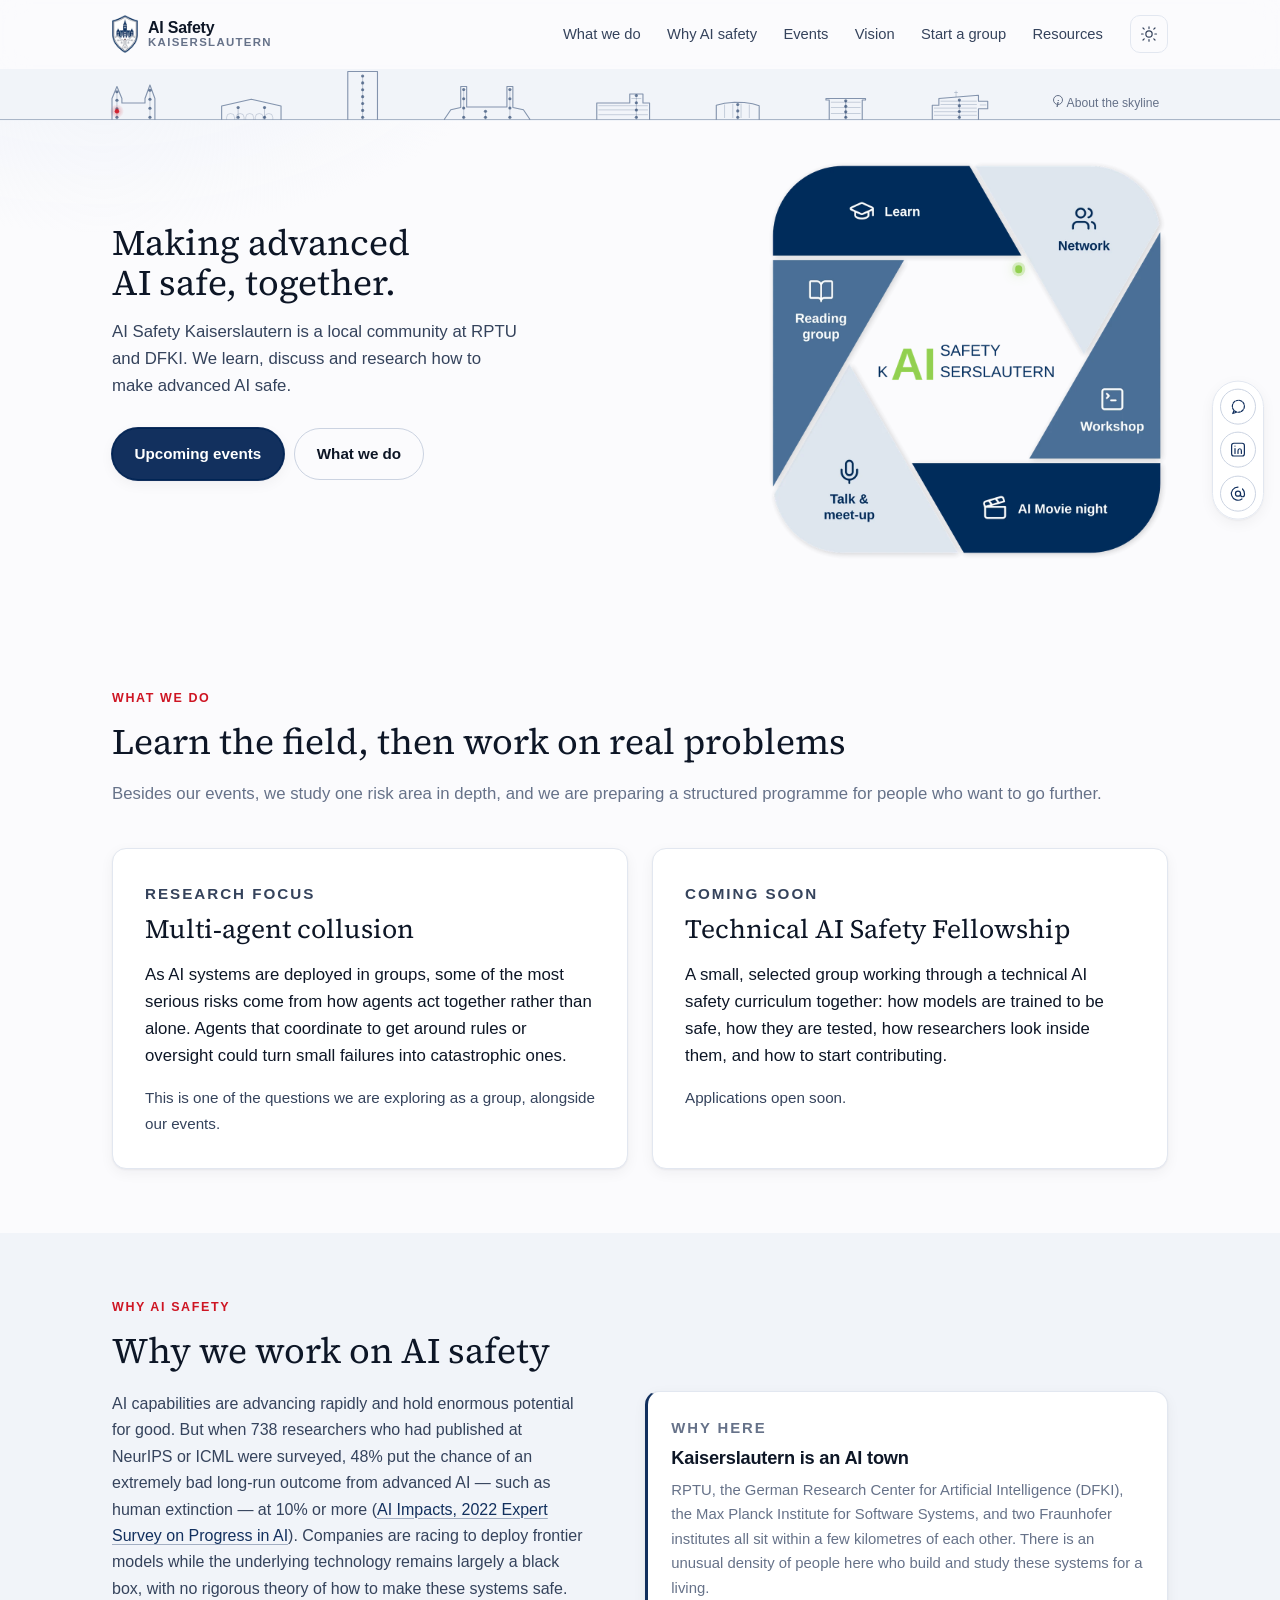
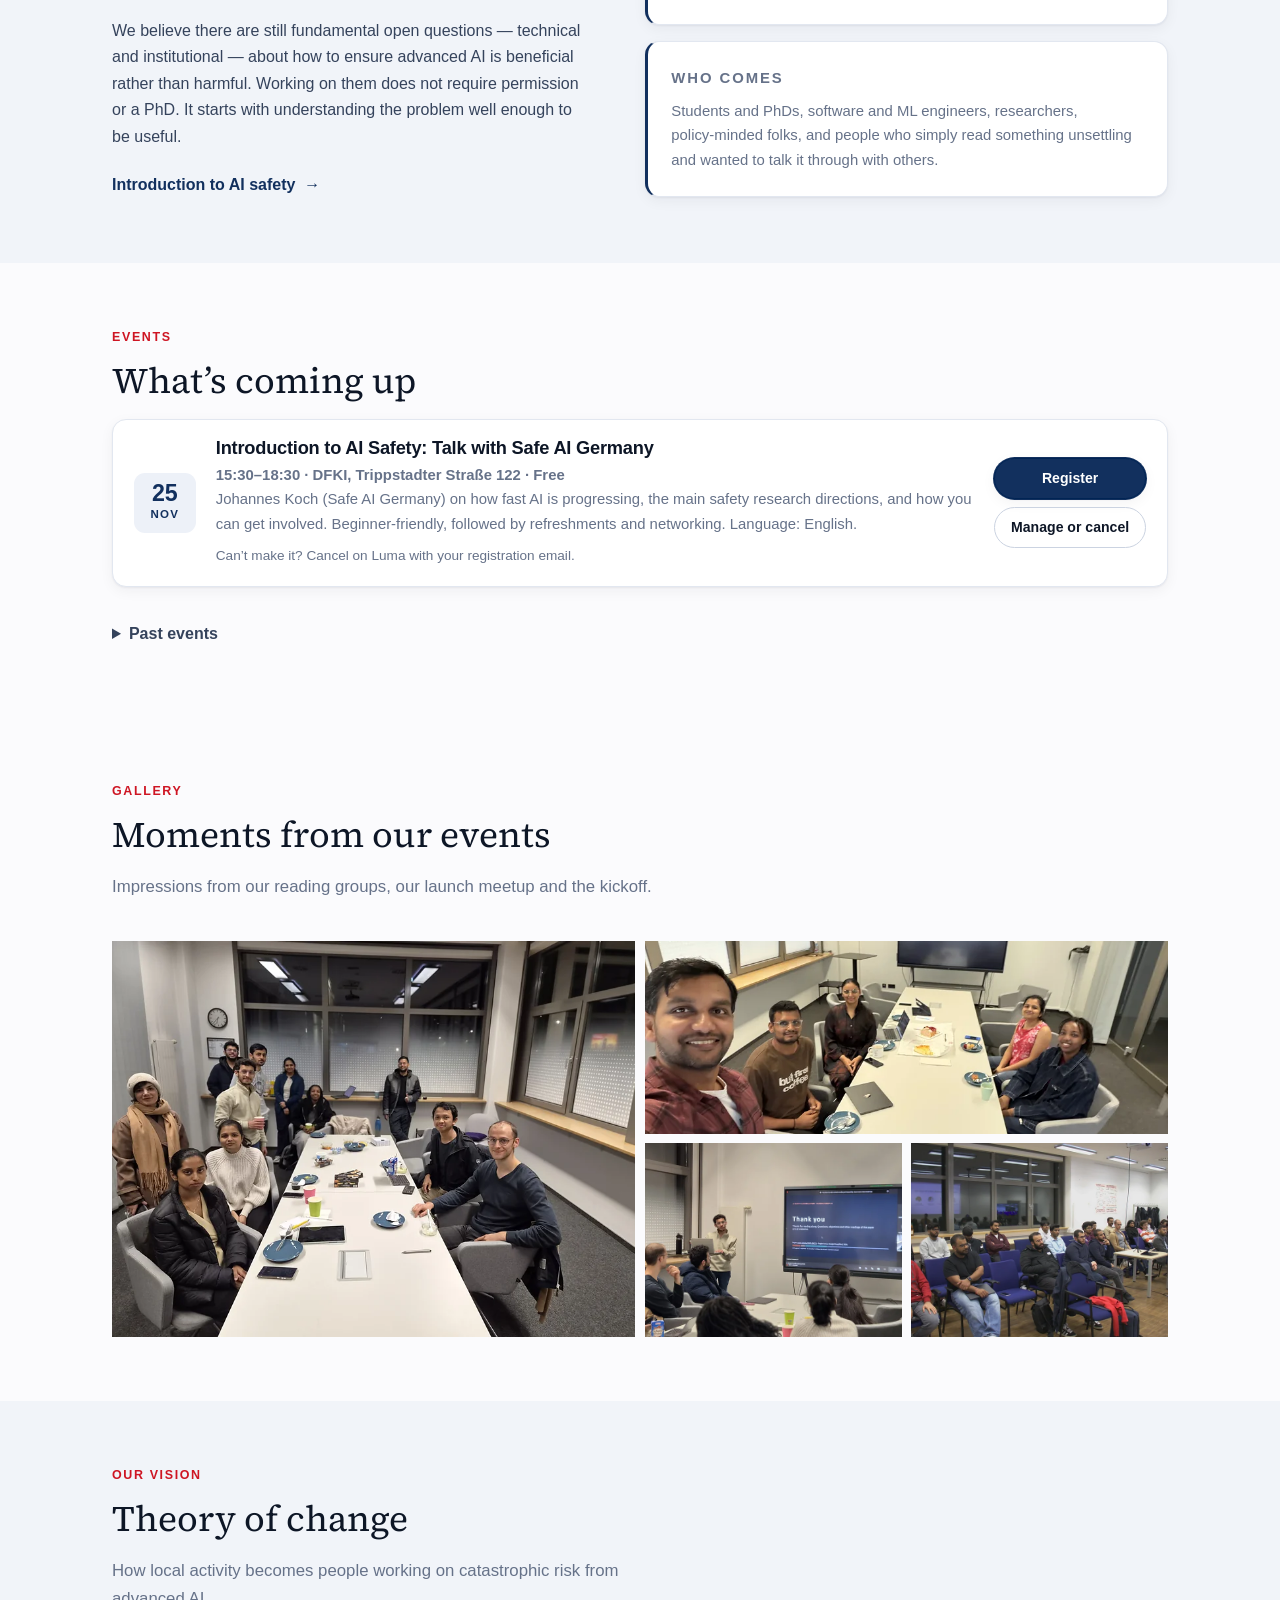
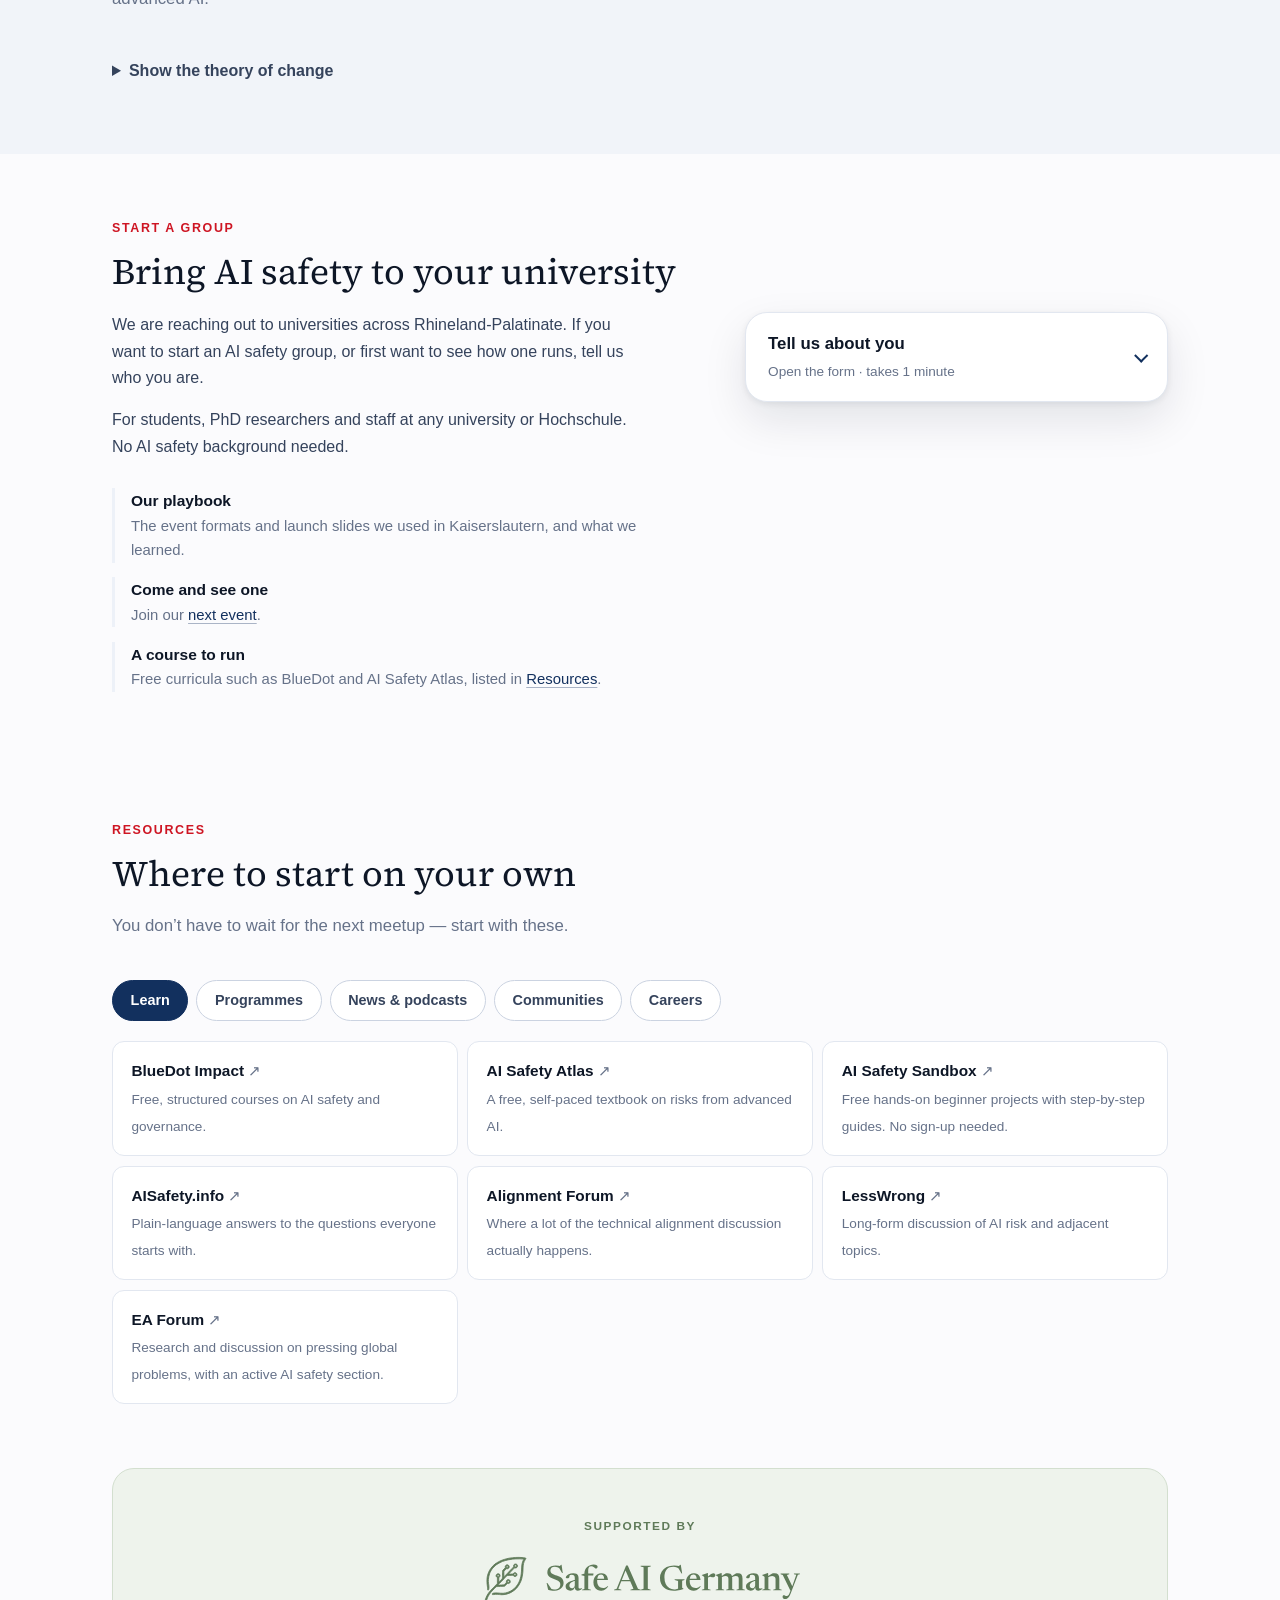
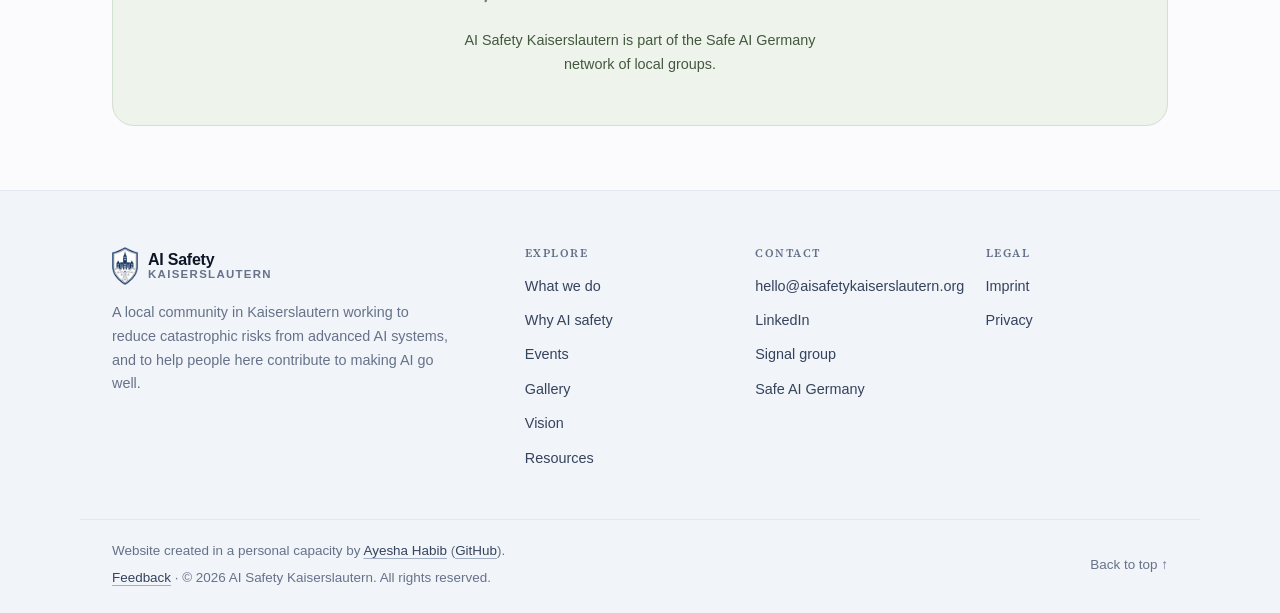
==== commit e43a984d: "Skyline panel: always on top and never clipped - The skyline strip sits above the hero content (z-in" ====
--- a/index.html
+++ b/index.html
@@ -12,7 +12,7 @@
 <link rel="icon" href="/assets/img/favicon-16.png" sizes="16x16" type="image/png">
 <link rel="apple-touch-icon" href="/assets/img/apple-touch-icon.png">
 <link rel="preload" href="assets/fonts/source-serif-4-latin-400-normal.woff2" as="font" type="font/woff2" crossorigin>
-<link rel="stylesheet" href="assets/css/styles.css?v=20261119i">
+<link rel="stylesheet" href="assets/css/styles.css?v=20261119k">
 
 <!-- Open Graph / social preview -->
 <meta property="og:type" content="website">
--- a/assets/css/styles.css
+++ b/assets/css/styles.css
@@ -387,8 +387,7 @@
 /* ---------- Hero ---------- */
 
 .hero {
-  position: relative;
-  overflow: hidden;
+  position: relative;   /* no overflow clipping: the skyline panel may extend below the hero */
   /* no top padding: the skyline strip sits right under the header */
   padding-block: 0 clamp(2.5rem, 5vw, 4rem);
   background:
@@ -409,6 +408,7 @@
   height: 52px;
   margin-bottom: clamp(1.5rem, 3.5vw, 2.5rem);
   background: var(--bg-alt);   /* its own band, set apart from the hero below */
+  z-index: 10;                 /* panel and hover labels stay above the hero picture (blades, dot) */
 }
 .skyline-row .hero-net { position: absolute; inset: 0; width: 100%; height: 100%; pointer-events: none; }
 .skyline-row-inner { position: relative; height: 100%; display: flex; justify-content: flex-end; align-items: flex-end; padding-bottom: .35rem; }
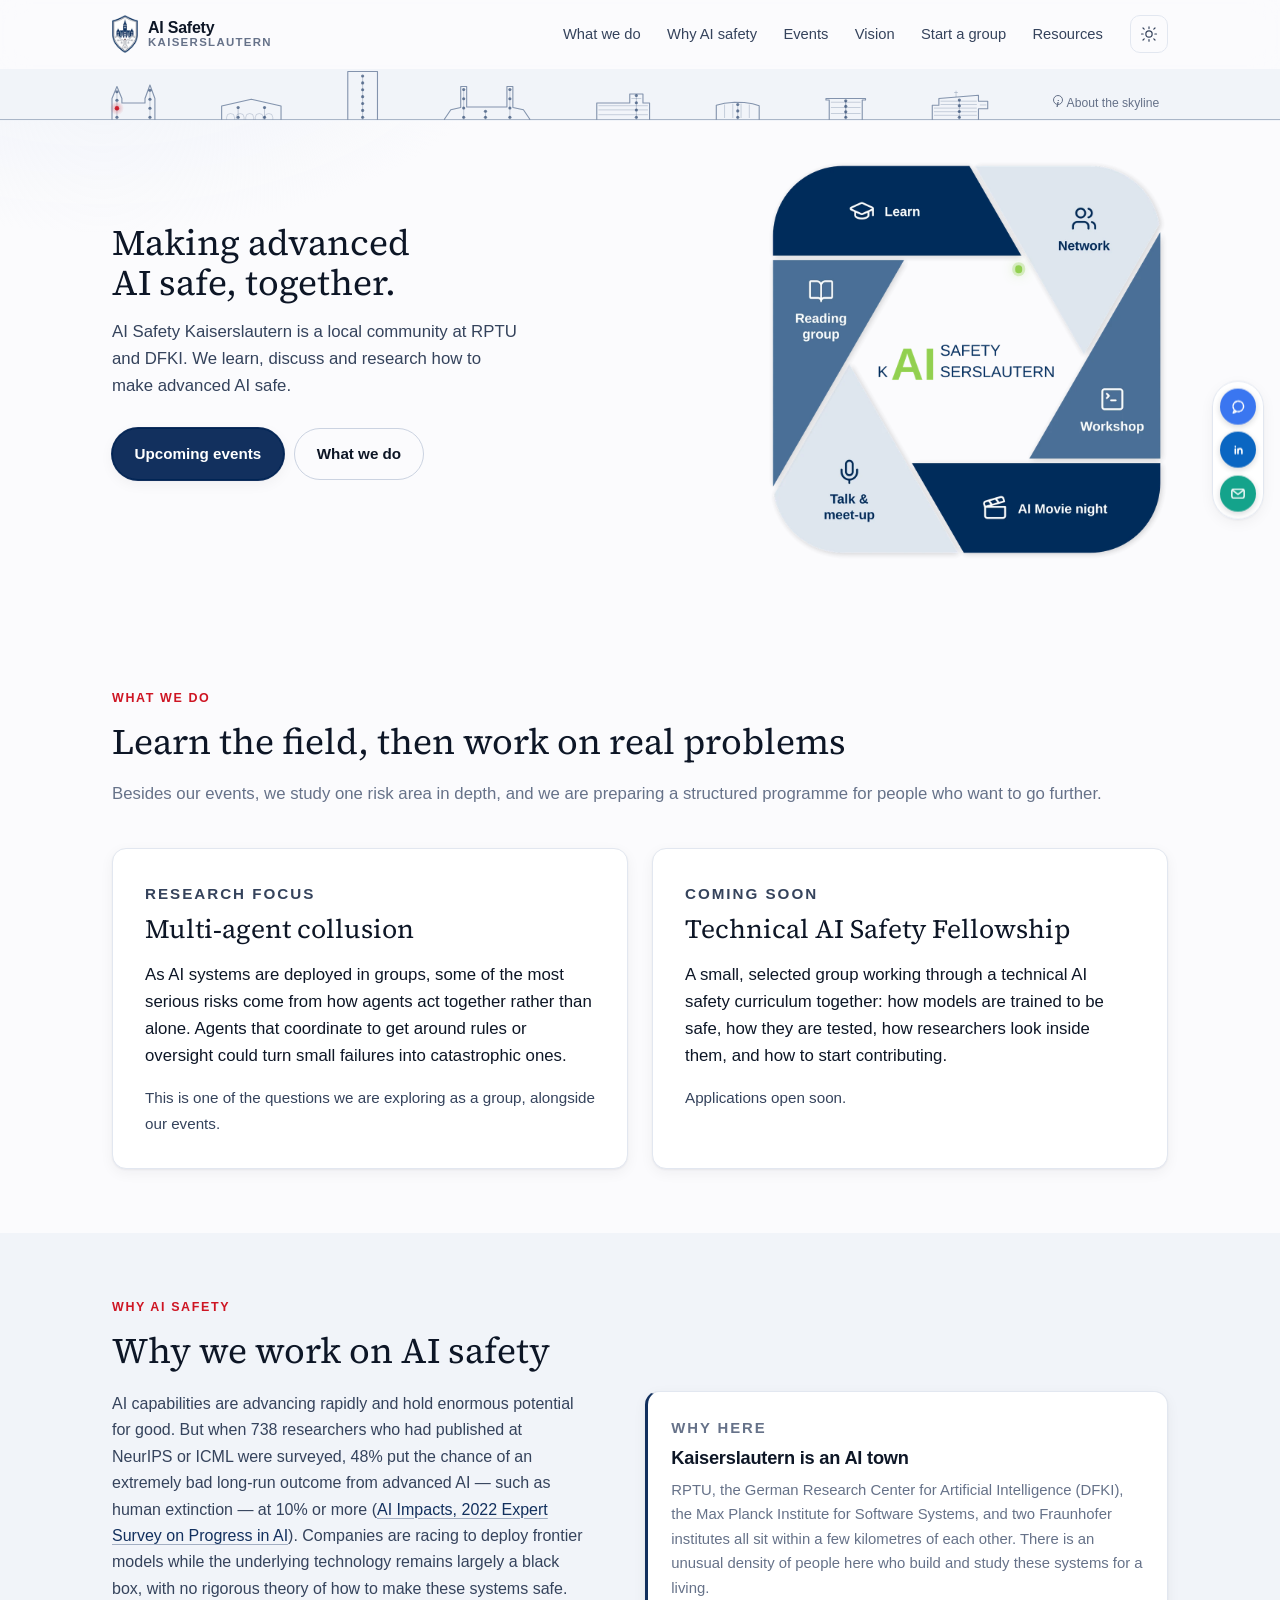
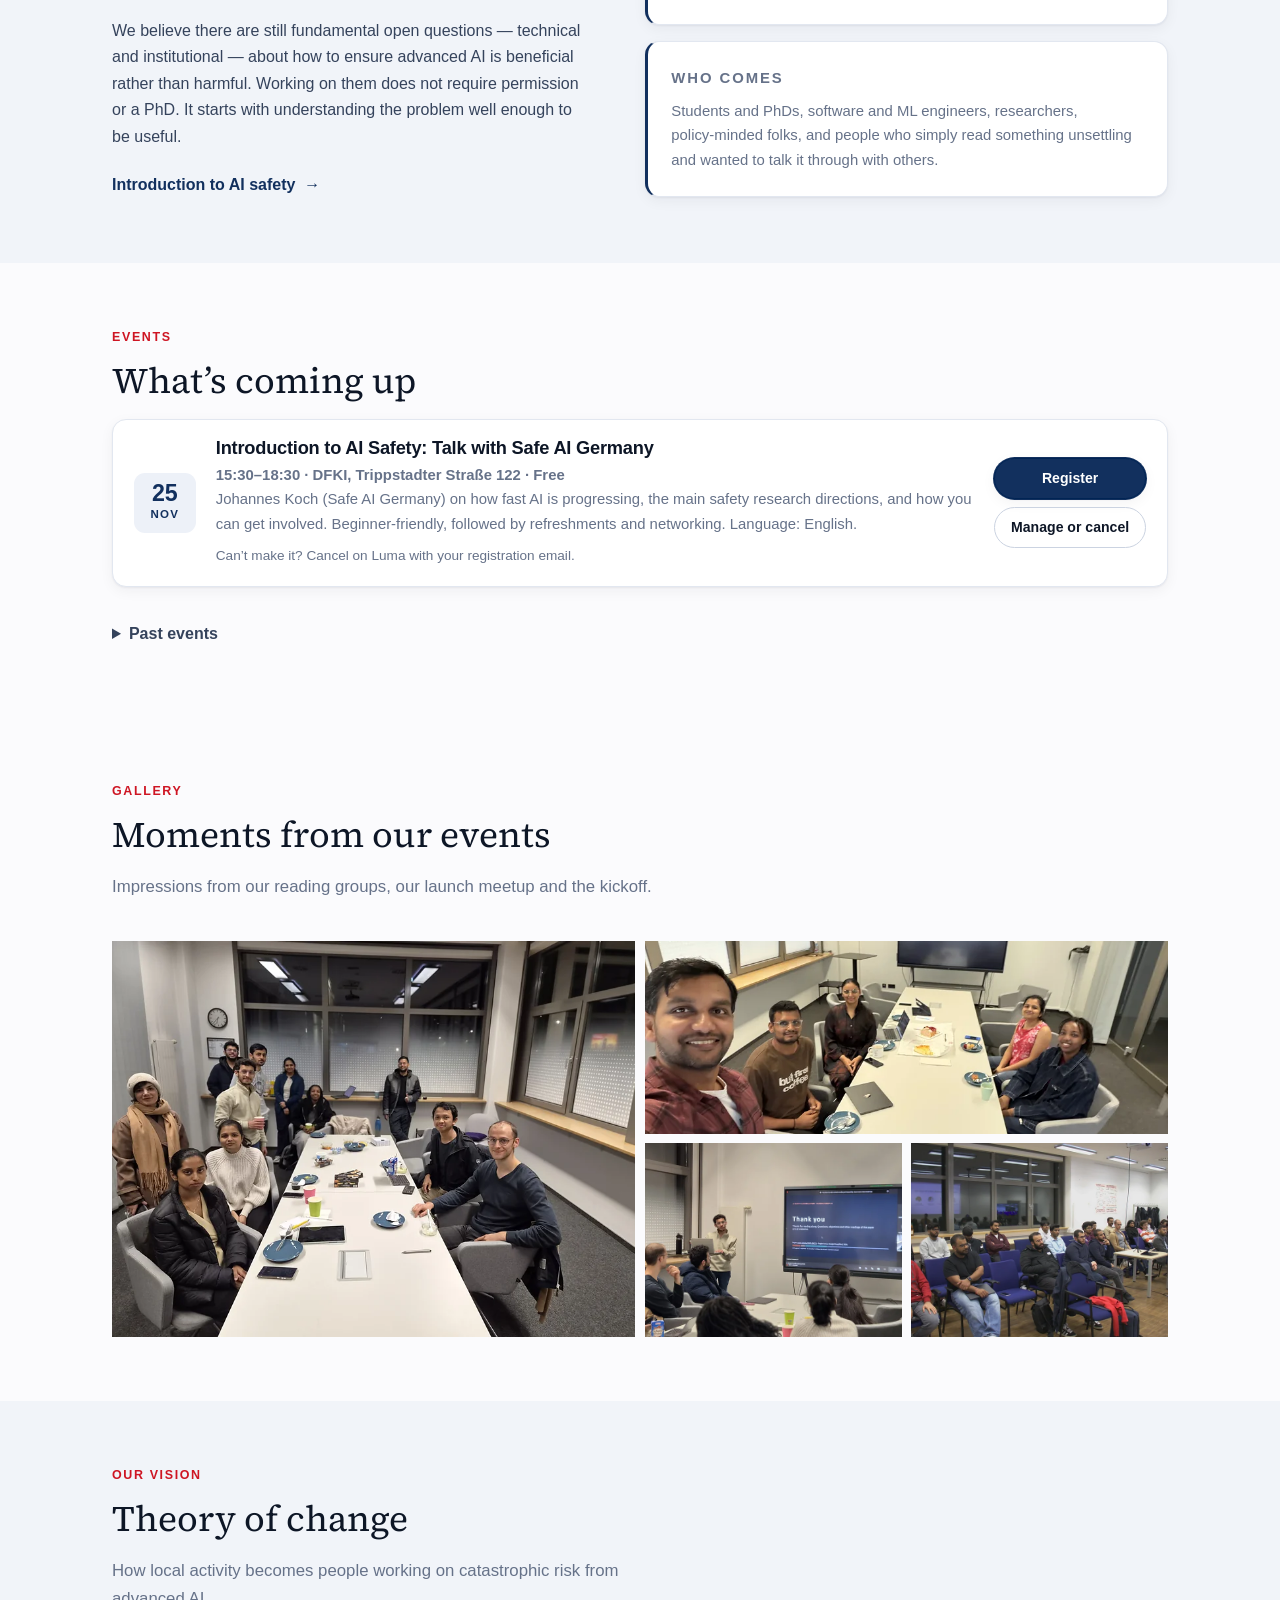
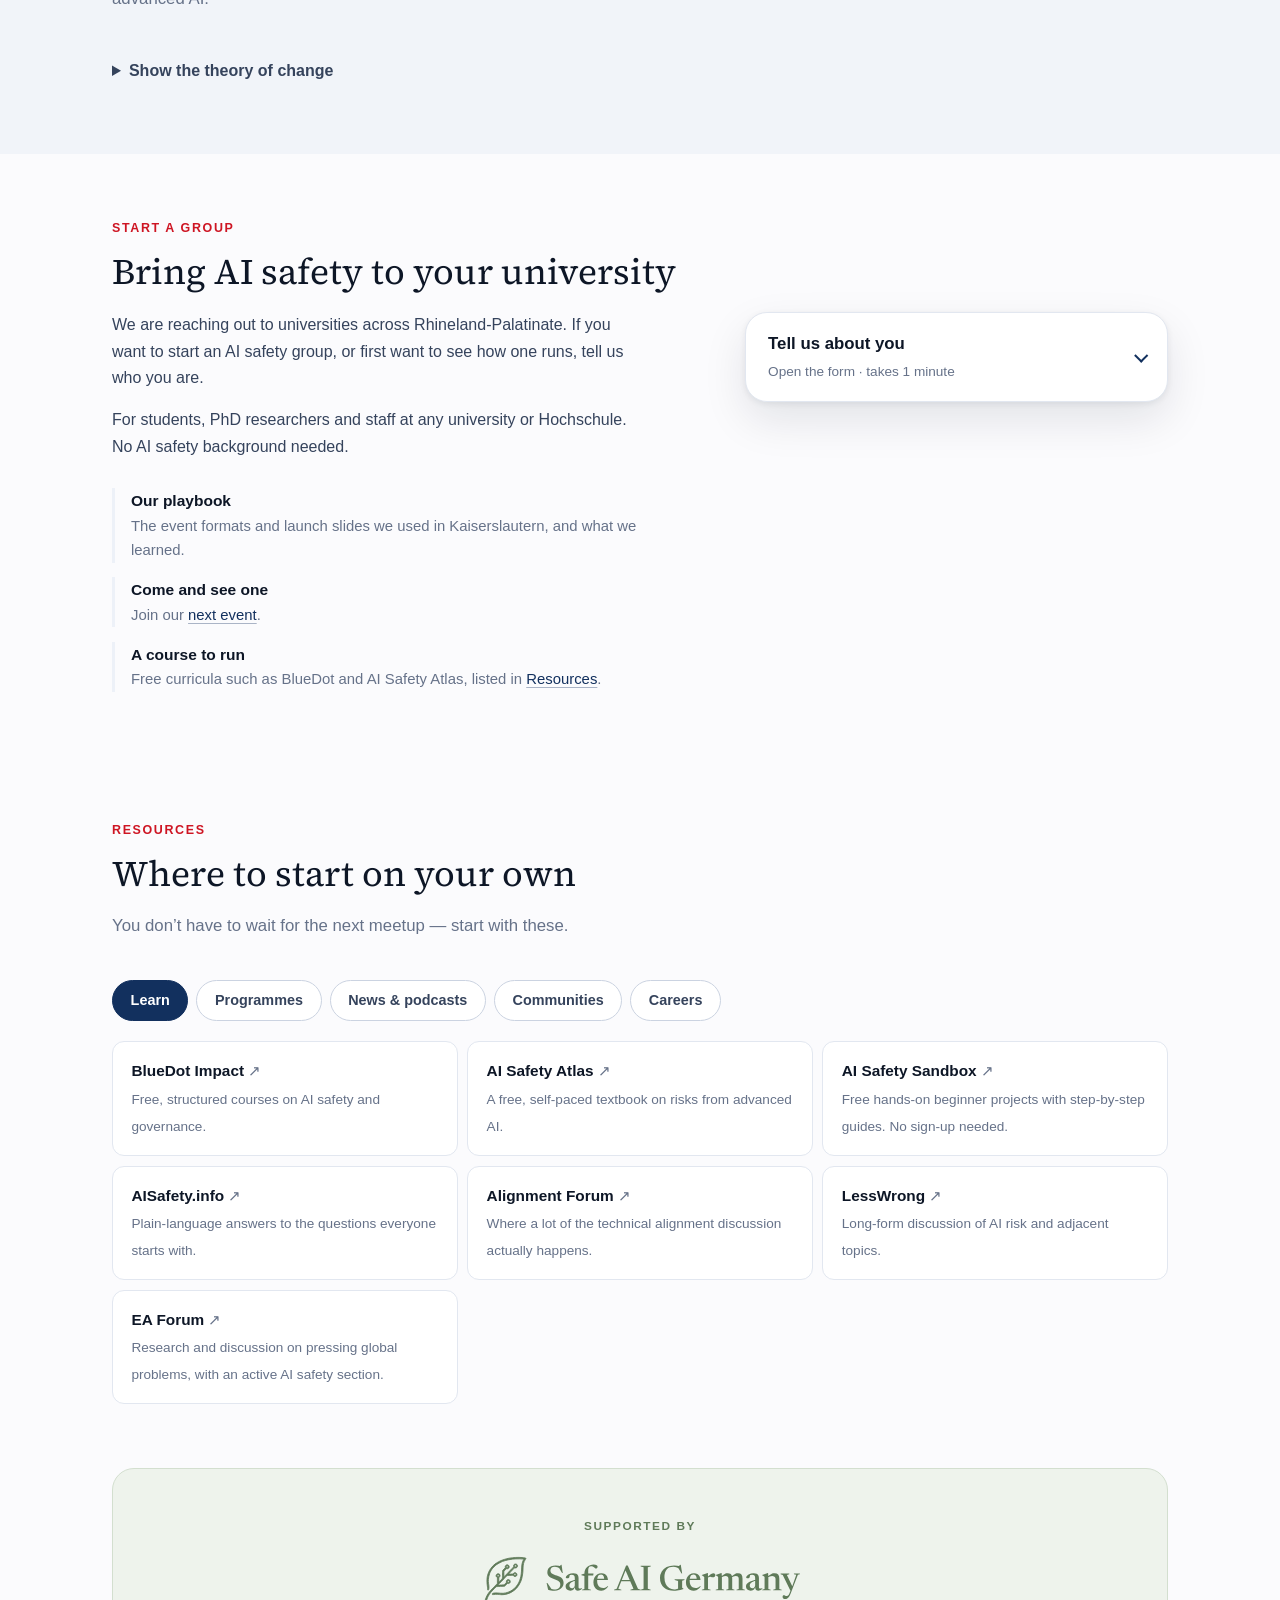
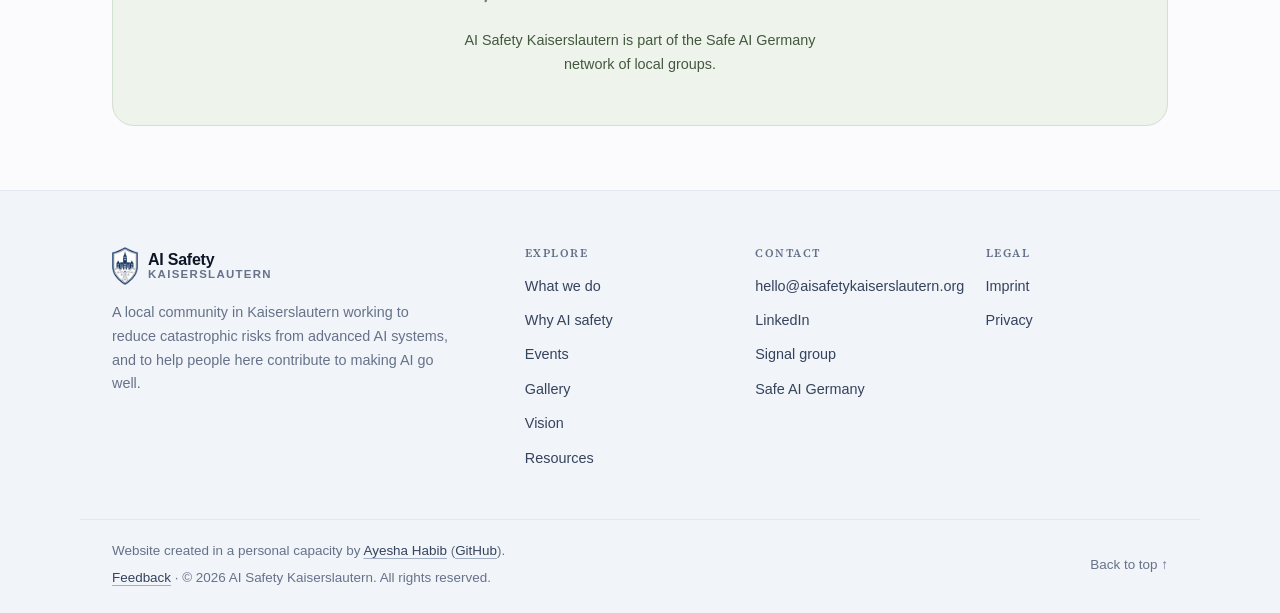
==== commit b8ba2b8f: "Follow icons: brand colours, pop-in on load, spring zoom on hover - Signal (#3A76F0), LinkedIn (#0A6" ====
--- a/index.html
+++ b/index.html
@@ -12,7 +12,7 @@
 <link rel="icon" href="/assets/img/favicon-16.png" sizes="16x16" type="image/png">
 <link rel="apple-touch-icon" href="/assets/img/apple-touch-icon.png">
 <link rel="preload" href="assets/fonts/source-serif-4-latin-400-normal.woff2" as="font" type="font/woff2" crossorigin>
-<link rel="stylesheet" href="assets/css/styles.css?v=20261119k">
+<link rel="stylesheet" href="assets/css/styles.css?v=20261119l">
 
 <!-- Open Graph / social preview -->
 <meta property="og:type" content="website">
@@ -123,14 +123,14 @@
              bar fixed at the right edge that stays while scrolling (styles.css, .hero-follow) -->
         <nav class="hero-follow" id="follow" aria-label="Stay up to date">
           <span class="hero-follow-label">Stay up to date</span>
-          <a class="icon-link" href="https://signal.group/#CjQKIJROV0Q8fZuMW2Enf7PxpZ2H-xfHYSIsQhwiZB-bFXzsEhBNLP00tWnXSX2ShsEN9pTD" target="_blank" rel="noopener" aria-label="Signal group" title="Signal group">
-            <svg viewBox="0 0 24 24" width="18" height="18" aria-hidden="true"><circle cx="12.5" cy="11.5" r="8" stroke-dasharray="3.1 1.7"/><path d="M6.6 17.6 5 21.2l4-1.3"/></svg>
-          </a>
-          <a class="icon-link" href="https://www.linkedin.com/company/ai-safety-kaiserslautern" target="_blank" rel="noopener" aria-label="LinkedIn" title="LinkedIn">
-            <svg viewBox="0 0 24 24" width="18" height="18" aria-hidden="true"><rect x="3.5" y="3.5" width="17" height="17" rx="3"/><path d="M8 10.5V17M8 7.2v.1M12 17v-3.6c0-1.6 1-2.6 2.3-2.6s2.2 1 2.2 2.6V17"/></svg>
-          </a>
-          <a class="icon-link" href="mailto:hello@aisafetykaiserslautern.org" aria-label="Email us" title="Email us">
-            <svg viewBox="0 0 24 24" width="18" height="18" aria-hidden="true"><path d="M12 3.2a8.8 8.8 0 1 0 5.2 15.9"/><circle cx="12" cy="12" r="3.4"/><path d="M15.4 12v1.6a2.6 2.6 0 0 0 5.2 0V12a8.6 8.6 0 0 0-2.6-6.2"/></svg>
+          <a class="icon-link icon-signal" href="https://signal.group/#CjQKIJROV0Q8fZuMW2Enf7PxpZ2H-xfHYSIsQhwiZB-bFXzsEhBNLP00tWnXSX2ShsEN9pTD" target="_blank" rel="noopener" aria-label="Signal group" title="Signal group">
+            <svg viewBox="0 0 24 24" width="18" height="18" aria-hidden="true"><circle cx="12.4" cy="11.6" r="7" stroke-width="1.9" stroke-dasharray="2.9 1.6"/><path d="M7.1 17 5.6 20.4l3.7-1.2" stroke-width="1.9"/></svg>
+          </a>
+          <a class="icon-link icon-linkedin" href="https://www.linkedin.com/company/ai-safety-kaiserslautern" target="_blank" rel="noopener" aria-label="LinkedIn" title="LinkedIn">
+            <svg viewBox="0 0 24 24" width="17" height="17" aria-hidden="true"><path d="M7.5 10.2V17M7.5 6.9v.3M11.3 17v-6.8M11.3 13.3c0-1.9 1.2-3.2 2.9-3.2s2.6 1.2 2.6 3.1V17" stroke-width="2.3"/></svg>
+          </a>
+          <a class="icon-link icon-mail" href="mailto:hello@aisafetykaiserslautern.org" aria-label="Email us" title="Email us">
+            <svg viewBox="0 0 24 24" width="18" height="18" aria-hidden="true"><rect x="3.8" y="6.2" width="16.4" height="11.6" rx="2" stroke-width="1.9"/><path d="m4.6 7.4 7.4 5.6 7.4-5.6" stroke-width="1.9"/></svg>
           </a>
         </nav>
       </div>
--- a/assets/css/styles.css
+++ b/assets/css/styles.css
@@ -485,13 +485,27 @@
   place-items: center;
   width: 36px;
   height: 36px;
-  border: 1px solid var(--line-strong);
   border-radius: 50%;
-  color: var(--brand);
-  background: var(--surface);
-  transition: border-color .15s ease, background .15s ease, transform .12s ease;
-}
-.icon-link:hover { border-color: var(--brand); background: var(--brand-soft); transform: translateY(-1px); }
+  color: #FFFFFF;
+  background: var(--icon, var(--brand));
+  box-shadow: 0 2px 6px rgba(13, 22, 38, .18);
+  /* spring-like zoom on hover */
+  transition: transform .25s cubic-bezier(.34, 1.56, .64, 1), box-shadow .2s ease;
+  animation: icon-in .5s cubic-bezier(.34, 1.56, .64, 1) both;
+}
+.icon-signal   { --icon: #3A76F0; animation-delay: .25s; }   /* Signal blue */
+.icon-linkedin { --icon: #0A66C2; animation-delay: .4s; }    /* LinkedIn blue */
+.icon-mail     { --icon: #14A38B; animation-delay: .55s; }   /* teal */
+.icon-link:hover,
+.icon-link:focus-visible { transform: scale(1.2) rotate(-8deg); box-shadow: 0 8px 18px rgba(13, 22, 38, .28); }
+@keyframes icon-in {
+  from { opacity: 0; transform: scale(.4); }
+  to   { opacity: 1; transform: scale(1); }
+}
+@media (prefers-reduced-motion: reduce) {
+  .icon-link { animation: none; transition: none; }
+  .icon-link:hover, .icon-link:focus-visible { transform: none; }
+}
 /* wide screens: the icons become a small vertical bar fixed at the right edge, next to the
    hero picture, and stay visible while scrolling */
 @media (min-width: 960px) {
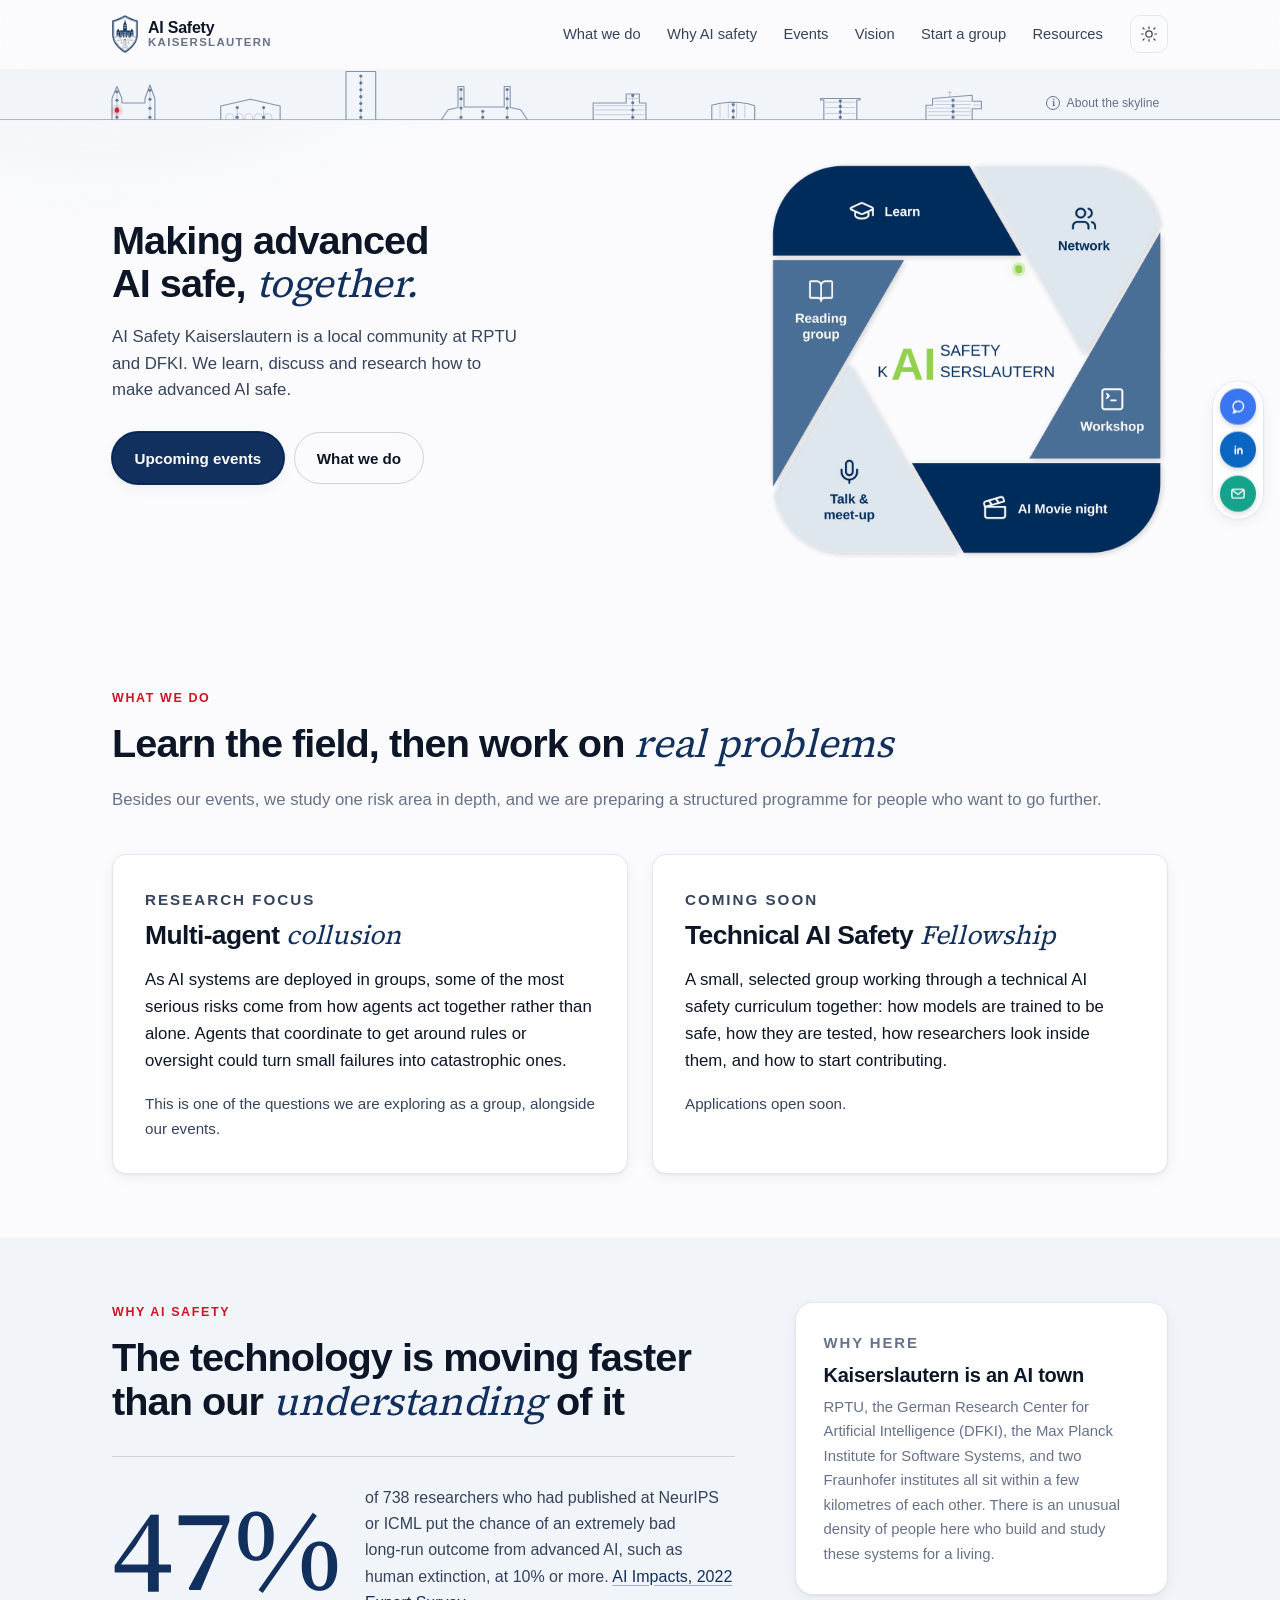
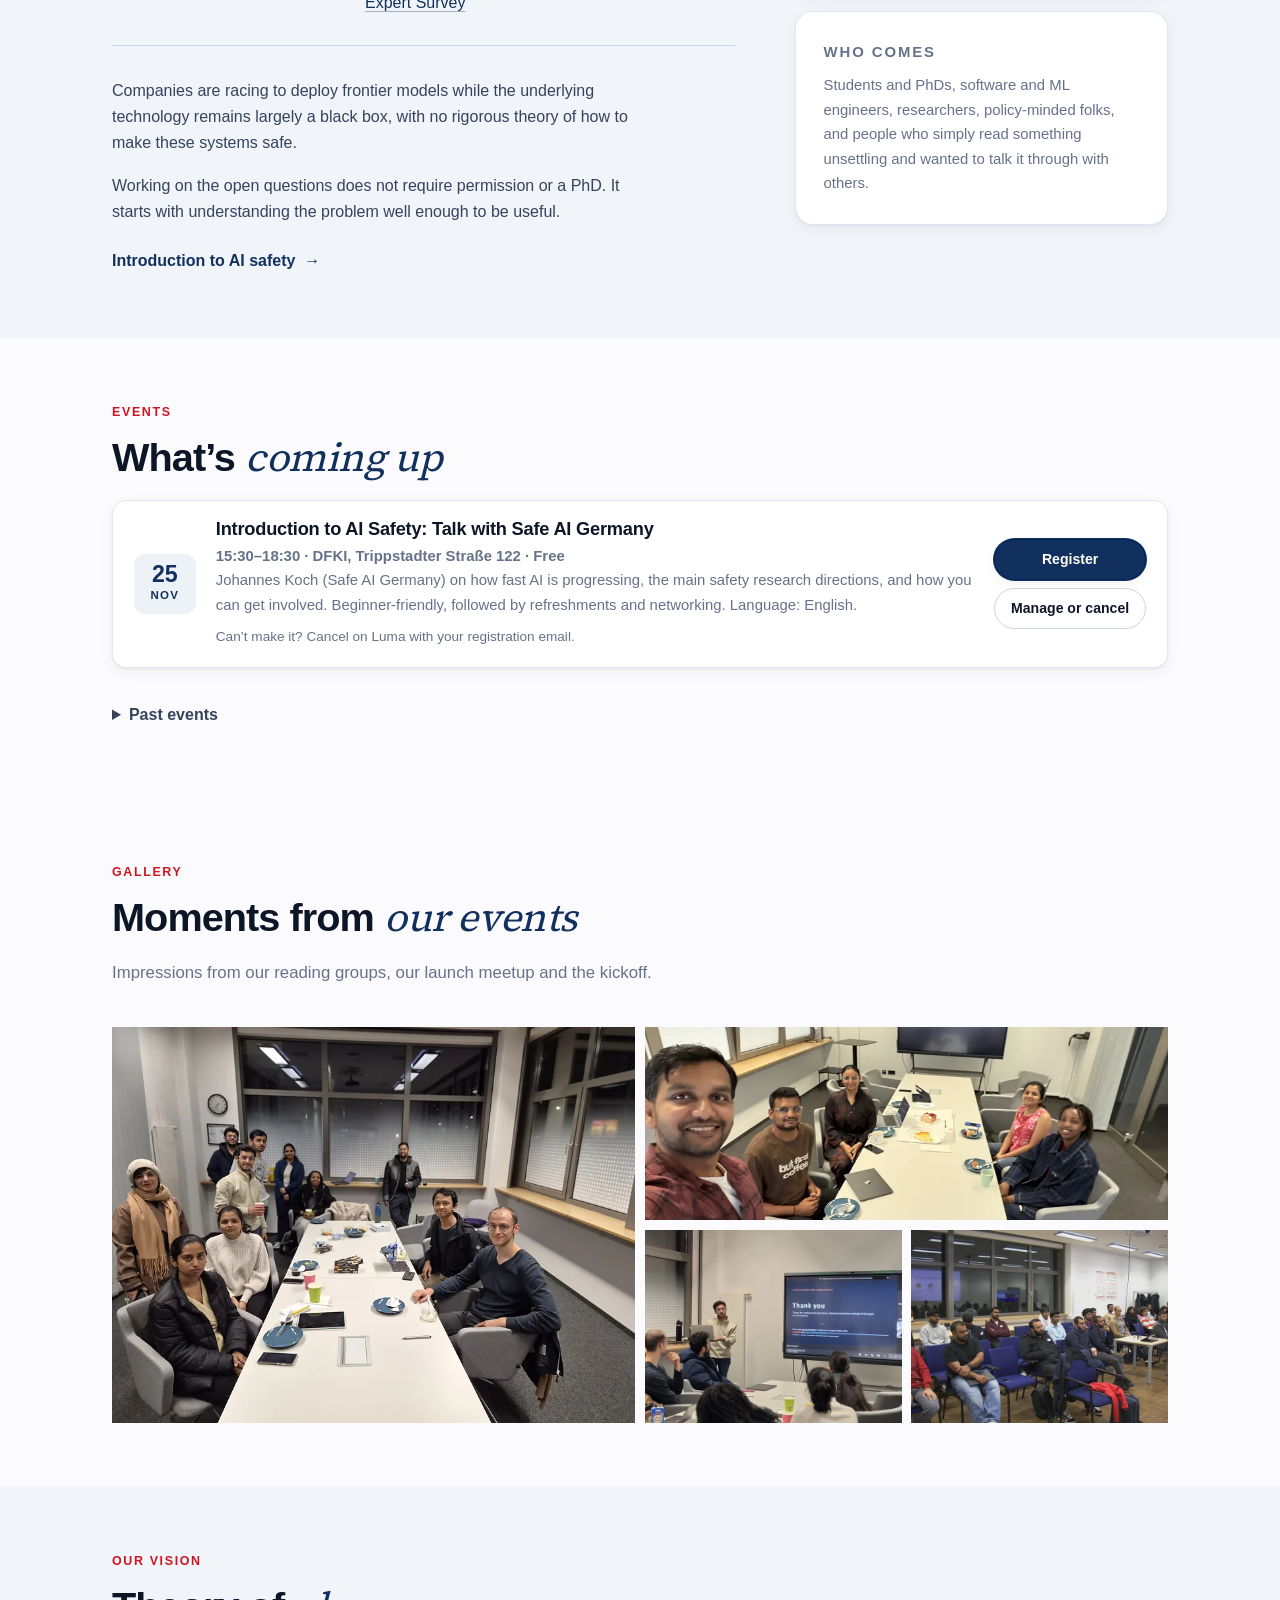
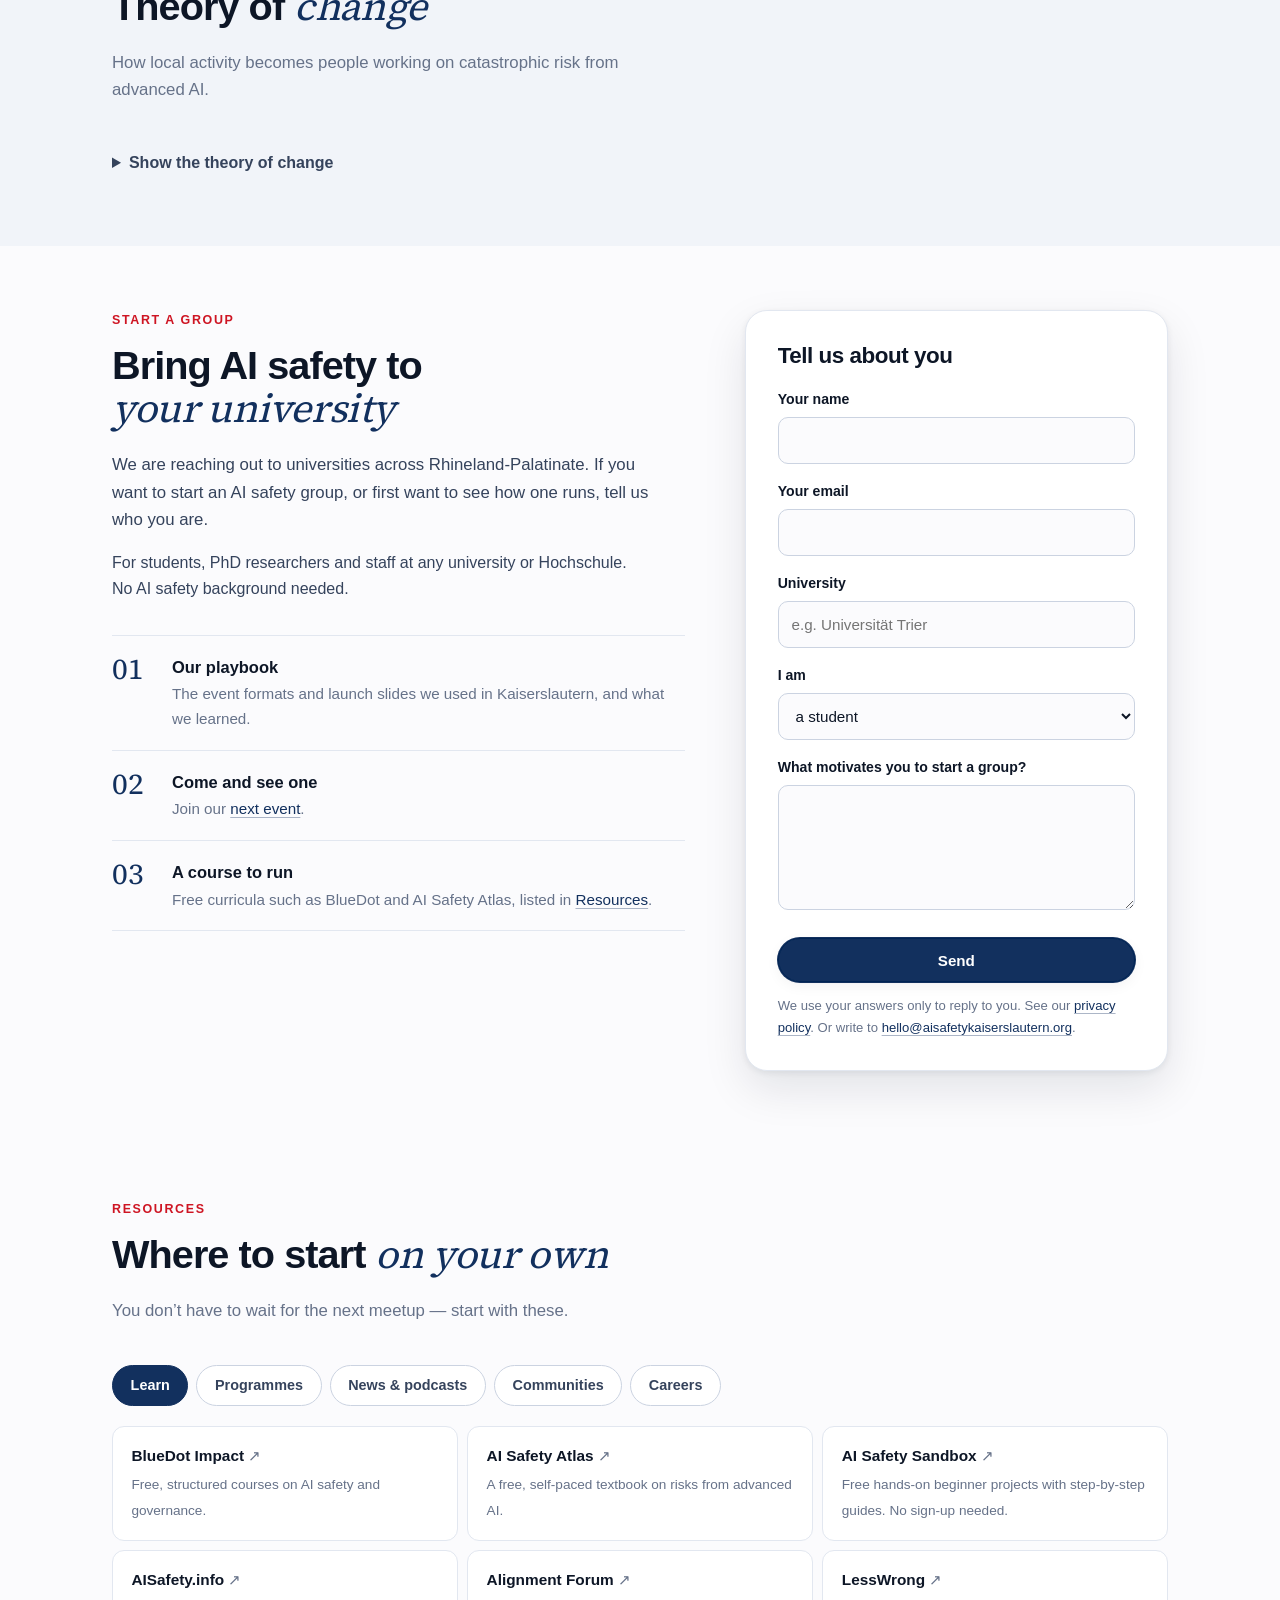
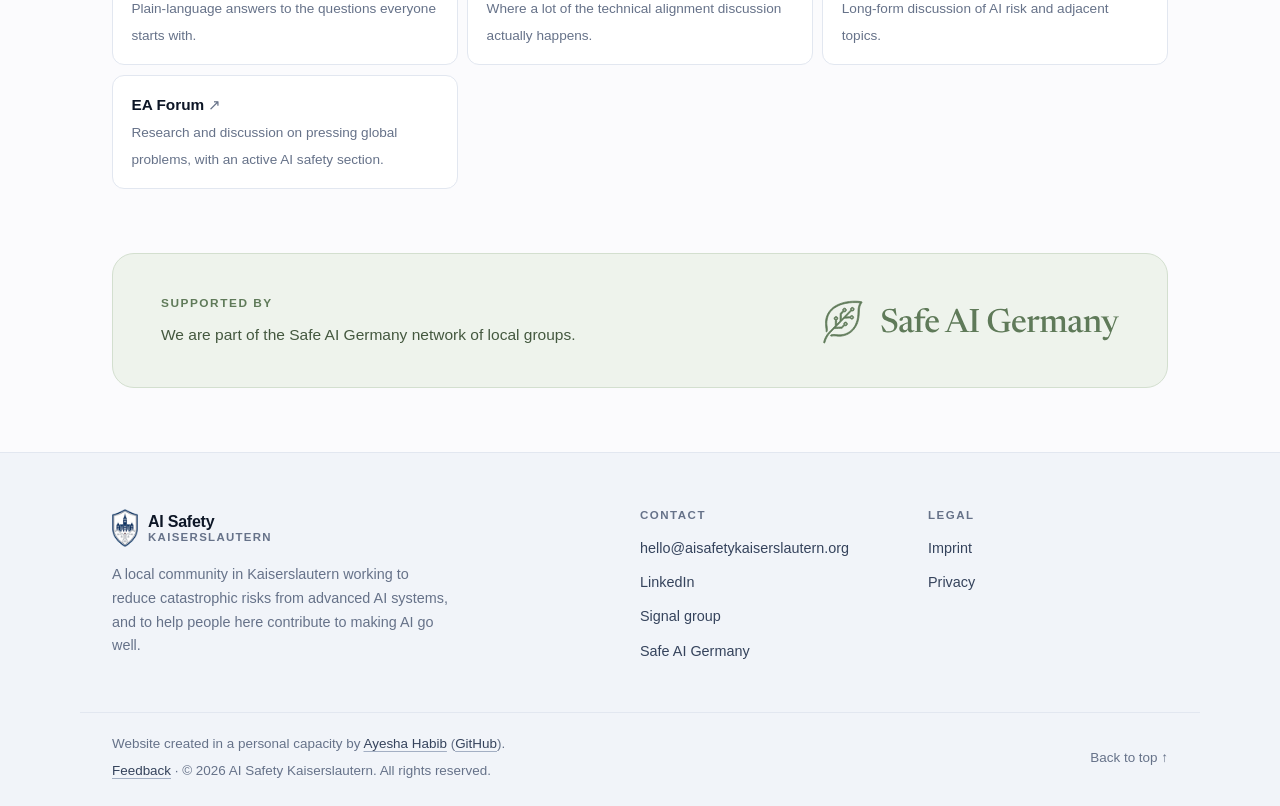
==== commit 80b16a34: "Revamps Why AI safety section, Safe AI Germany Banner and Start local group section" ====
--- a/index.html
+++ b/index.html
@@ -12,7 +12,7 @@
 <link rel="icon" href="/assets/img/favicon-16.png" sizes="16x16" type="image/png">
 <link rel="apple-touch-icon" href="/assets/img/apple-touch-icon.png">
 <link rel="preload" href="assets/fonts/source-serif-4-latin-400-normal.woff2" as="font" type="font/woff2" crossorigin>
-<link rel="stylesheet" href="assets/css/styles.css?v=20261119l">
+<link rel="stylesheet" href="assets/css/styles.css?v=20261119v">
 
 <!-- Open Graph / social preview -->
 <meta property="og:type" content="website">
@@ -110,7 +110,7 @@
     <div class="wrap">
       <div class="hero-grid">
       <div class="hero-copy">
-        <h1>Making advanced AI safe, together.</h1>
+        <h1>Making advanced AI safe, <em class="accent">together.</em></h1>
         <p class="lede">
           AI Safety Kaiserslautern is a local community at RPTU and DFKI. We learn, discuss and
           research how to make advanced AI safe.
@@ -162,7 +162,7 @@
   <section class="section" id="what-we-do">
     <div class="wrap">
       <p class="eyebrow">What we do</p>
-      <h2 class="section-title">Learn the field, then work on real problems</h2>
+      <h2 class="section-title">Learn the field, then work on <em class="accent">real problems</em></h2>
       <p class="section-lede">
         Besides our events, we study one risk area in depth, and we are preparing a structured
         programme for people who want to go further.
@@ -172,7 +172,7 @@
         <article class="project-card">
           <div class="project-body">
             <p class="project-kicker">Research focus</p>
-            <h3>Multi&#8209;agent collusion</h3>
+            <h3>Multi&#8209;agent <em class="accent">collusion</em></h3>
             <p class="project-lead">
               As AI systems are deployed in groups, some of the most serious risks come from
               how agents act together rather than alone. Agents that coordinate to get around
@@ -187,7 +187,7 @@
         <article class="project-card">
           <div class="project-body">
             <p class="project-kicker">Coming soon</p>
-            <h3>Technical AI Safety Fellowship</h3>
+            <h3>Technical AI Safety <em class="accent">Fellowship</em></h3>
             <p class="project-lead">
               A small, selected group working through a technical AI safety curriculum together:
               how models are trained to be safe, how they are tested, how researchers look inside
@@ -203,24 +203,26 @@
   <!-- ───────────────────────── Why AI safety ───────────────────────── -->
   <section class="section section-alt" id="why">
     <div class="wrap">
-      <p class="eyebrow">Why AI safety</p>
-      <h2 class="section-title">Why we work on AI safety</h2>
       <div class="split">
       <div class="split-copy">
+        <p class="eyebrow">Why AI safety</p>
+        <h2 class="section-title">The technology is moving faster than our <em class="accent">understanding</em> of it</h2>
+        <!-- The number counts up once when it scrolls into view (main.js, data-count-to). -->
+        <div class="figure">
+          <p class="figure-num"><span data-count-to="48">48</span>%</p>
+          <p class="figure-text">
+            of 738 researchers who had published at NeurIPS or ICML put the chance of an extremely
+            bad long&#8209;run outcome from advanced AI, such as human extinction, at 10% or more.
+            <a href="https://aiimpacts.org/2022-expert-survey-on-progress-in-ai/" target="_blank" rel="noopener">AI&nbsp;Impacts, 2022 Expert Survey</a>
+          </p>
+        </div>
         <p>
-          AI capabilities are advancing rapidly and hold enormous potential for good. But when 738
-          researchers who had published at NeurIPS or ICML were surveyed, 48% put the chance of an
-          extremely bad long&#8209;run outcome from advanced AI &mdash; such as human extinction &mdash;
-          at 10% or more
-          (<a href="https://aiimpacts.org/2022-expert-survey-on-progress-in-ai/" target="_blank" rel="noopener">AI&nbsp;Impacts, 2022 Expert Survey on Progress in AI</a>).
           Companies are racing to deploy frontier models while the underlying technology remains
           largely a black box, with no rigorous theory of how to make these systems safe.
         </p>
         <p>
-          We believe there are still fundamental open questions &mdash; technical and
-          institutional &mdash; about how to ensure advanced AI is beneficial rather than harmful.
-          Working on them does not require permission or a PhD. It starts with understanding the
-          problem well enough to be useful.
+          Working on the open questions does not require permission or a PhD. It starts with
+          understanding the problem well enough to be useful.
         </p>
         <p class="link-row">
           <a class="link-arrow" href="https://bluedot.org/courses" target="_blank" rel="noopener">
@@ -256,7 +258,7 @@
   <section class="section" id="events">
     <div class="wrap">
       <p class="eyebrow">Events</p>
-      <h2 class="section-title">What&rsquo;s coming up</h2>
+      <h2 class="section-title">What&rsquo;s <em class="accent">coming up</em></h2>
 
       <ul class="event-list">
         <li class="event">
@@ -440,7 +442,7 @@
   <section class="section" id="gallery">
     <div class="wrap">
       <p class="eyebrow">Gallery</p>
-      <h2 class="section-title">Moments from our events</h2>
+      <h2 class="section-title">Moments from <em class="accent">our events</em></h2>
 
       <p class="section-lede">Impressions from our reading groups, our launch meetup and the kickoff.</p>
 
@@ -499,7 +501,7 @@
   <section class="section section-alt" id="vision">
     <div class="wrap">
       <p class="eyebrow">Our vision</p>
-      <h2 class="section-title">Theory of change</h2>
+      <h2 class="section-title">Theory of <em class="accent">change</em></h2>
       <p class="section-lede">
         How local activity becomes people working on catastrophic risk from advanced AI.
       </p>
@@ -522,11 +524,11 @@
   <!-- ───────────────────────── Start a group ───────────────────────── -->
   <section class="section" id="start-a-group">
     <div class="wrap">
-      <p class="eyebrow">Start a group</p>
-      <h2 class="section-title">Bring AI safety to your university</h2>
       <div class="split">
       <div class="split-copy">
-        <p>
+        <p class="eyebrow">Start a group</p>
+        <h2 class="section-title">Bring AI safety to <em class="accent">your university</em></h2>
+        <p class="split-intro">
           We are reaching out to universities across Rhineland-Palatinate. If you want to start an
           AI safety group, or first want to see how one runs, tell us who you are.
         </p>
@@ -553,18 +555,9 @@
 
       <!-- Posts to worker/index.js, which emails the entry to us. main.js sends it in the background
            and shows the result here; without JS the browser posts it and comes back with ?sent=1. -->
-      <!-- Collapsed by default (like the Tübingen contact form); main.js opens it after a no-JS post. -->
-      <details class="form-card form-toggle">
-        <summary>
-          <span class="form-toggle-title">
-            <strong>Tell us about you</strong>
-            <span>Open the form &middot; takes 1 minute</span>
-          </span>
-          <span class="form-toggle-icon" aria-hidden="true"></span>
-        </summary>
-      <form class="form-body" id="start-form" action="/api/start-group" method="post">
-
-        <div class="field-row">
+      <form class="form-card" id="start-form" action="/api/start-group" method="post">
+        <h3>Tell us about you</h3>
+
         <div class="field">
           <label for="sg-name">Your name</label>
           <input id="sg-name" name="Name" type="text" autocomplete="name" required maxlength="100">
@@ -574,9 +567,7 @@
           <label for="sg-email">Your email</label>
           <input id="sg-email" name="Email" type="email" autocomplete="email" required maxlength="200">
         </div>
-        </div>
-
-        <div class="field-row">
+
         <div class="field">
           <label for="sg-uni">University</label>
           <input id="sg-uni" name="University" type="text" list="sg-unis" autocomplete="organization" required maxlength="200"
@@ -607,11 +598,10 @@
             <option>other</option>
           </select>
         </div>
-        </div>
 
         <div class="field">
           <label for="sg-why">What motivates you to start a group?</label>
-          <textarea id="sg-why" name="Motivation" rows="2" required maxlength="4000"></textarea>
+          <textarea id="sg-why" name="Motivation" rows="4" required maxlength="4000"></textarea>
         </div>
 
         <!-- hidden from people; bots that fill it are ignored -->
@@ -627,7 +617,6 @@
           Or write to <a href="mailto:hello@aisafetykaiserslautern.org">hello@aisafetykaiserslautern.org</a>.
         </p>
       </form>
-      </details>
       </div>
     </div>
   </section>
@@ -636,7 +625,7 @@
   <section class="section" id="resources">
     <div class="wrap">
       <p class="eyebrow">Resources</p>
-      <h2 class="section-title">Where to start on your own</h2>
+      <h2 class="section-title">Where to start <em class="accent">on your own</em></h2>
       <p class="section-lede">You don&rsquo;t have to wait for the next meetup &mdash; start with these.</p>
 
       <div class="res-columns">
@@ -757,7 +746,12 @@
   <section class="section supported">
     <div class="wrap">
       <div class="supported-panel">
-        <p class="supported-label">Supported by</p>
+        <div class="supported-copy">
+          <p class="supported-label">Supported by</p>
+          <p class="supported-note">
+            We are part of the Safe AI Germany network of local groups.
+          </p>
+        </div>
         <a class="supported-logo" href="https://safeaigermany.org" target="_blank" rel="noopener">
           <!-- Deep sage for light mode, light sage for dark mode; CSS shows one -->
           <img class="saige-logo saige-logo-on-light" src="assets/img/saige-logo-horizontal-deep-sage.svg"
@@ -765,9 +759,6 @@
           <img class="saige-logo saige-logo-on-dark" src="assets/img/saige-logo-horizontal-light-sage.svg"
                alt="Safe AI Germany" width="650" height="100">
         </a>
-        <p class="supported-note">
-          AI Safety Kaiserslautern is part of the Safe AI Germany network of local groups.
-        </p>
       </div>
     </div>
   </section>
@@ -791,18 +782,6 @@
     </div>
 
     <div class="footer-col">
-      <h2 class="footer-label">Explore</h2>
-      <ul>
-        <li><a href="#what-we-do">What we do</a></li>
-        <li><a href="#why">Why AI safety</a></li>
-        <li><a href="#events">Events</a></li>
-        <li><a href="#gallery">Gallery</a></li>
-        <li><a href="#vision">Vision</a></li>
-        <li><a href="#resources">Resources</a></li>
-      </ul>
-    </div>
-
-    <div class="footer-col">
       <h2 class="footer-label">Contact</h2>
       <ul>
         <li><a href="mailto:hello@aisafetykaiserslautern.org">hello@aisafetykaiserslautern.org</a></li>
@@ -839,7 +818,7 @@
   </div>
 </footer>
 
-<script src="assets/js/main.js?v=20261119"></script>
+<script src="assets/js/main.js?v=20261119c"></script>
 <script src="assets/js/hero-net.js?v=20261119d" defer></script>
 </body>
 </html>
--- a/assets/css/styles.css
+++ b/assets/css/styles.css
@@ -151,10 +151,16 @@
   font-weight: 700;
 }
 
-/* serif titles at normal weight; body and small headings stay sans */
+/* titles: bold sans, tightly set, with one phrase picked out in italic serif (em.accent) */
 /* h1 matches the section titles (h2), so section 1 looks like every other section */
-h1 { font-family: var(--font-serif); font-weight: 400; font-size: clamp(1.75rem, 2.8vw, 2.3rem); letter-spacing: 0; }
-h2 { font-family: var(--font-serif); font-weight: 400; font-size: clamp(1.75rem, 2.8vw, 2.3rem); letter-spacing: 0; }
+h1, h2 { font-size: clamp(1.85rem, 3.1vw, 2.6rem); font-weight: 600; line-height: 1.1; letter-spacing: -.024em; }
+h1 .accent, h2 .accent, h3 .accent {
+  font-family: var(--font-serif);
+  font-style: italic;
+  font-weight: 400;
+  letter-spacing: -.01em;
+  color: var(--brand);
+}
 h3 { font-size: 1.14rem; letter-spacing: -.012em; }
 
 p { margin: 0 0 1rem; }
@@ -416,6 +422,9 @@
 /* "About the skyline": a small, quiet link; the panel opens below it */
 .skyline-story { position: relative; z-index: 2; font-size: .76rem; }
 .skyline-story summary {
+  display: inline-flex;
+  align-items: center;
+  gap: .4rem;
   list-style: none;
   cursor: pointer;
   padding: .15rem .55rem;
@@ -426,8 +435,22 @@
 .skyline-story summary:hover,
 .skyline-story[open] summary { color: var(--ink); }
 .skyline-story summary::-webkit-details-marker { display: none; }
-.skyline-story summary::before { content: "i"; display: inline-grid; place-items: center; width: 1.05em; height: 1.05em;
-  margin-right: .4em; border: 1px solid currentColor; border-radius: 50%; font-size: .8em; font-weight: 700; font-style: italic; }
+/* info mark: an upright "i" centred in a small ring */
+.skyline-story summary::before {
+  content: "i";
+  flex: none;
+  display: grid;
+  place-items: center;
+  width: 14px;
+  height: 14px;
+  border: 1.5px solid currentColor;
+  border-radius: 50%;
+  font-family: var(--font-serif);
+  font-size: 10px;
+  font-weight: 600;
+  font-style: normal;
+  line-height: 1;
+}
 .skyline-panel {
   position: absolute;
   right: 0;
@@ -641,7 +664,7 @@
   justify-content: flex-start;
 }
 .project-body { padding: clamp(1.5rem, 3vw, 2rem); }
-.project-card h3 { margin: 0 0 1rem; font-family: var(--font-serif); font-weight: 400; font-size: clamp(1.4rem, 2.1vw, 1.65rem); line-height: 1.2; letter-spacing: 0; }
+.project-card h3 { margin: 0 0 1rem; font-weight: 600; font-size: clamp(1.4rem, 2.1vw, 1.65rem); line-height: 1.2; letter-spacing: -.022em; }
 .project-body p { color: var(--ink-soft); font-size: .95rem; }
 .project-body .project-lead { font-size: 1.05rem; line-height: 1.6; font-weight: 400; color: var(--ink); }
 
@@ -654,8 +677,9 @@
   align-items: start;
 }
 .split-copy p { color: var(--ink-soft); max-width: 60ch; }
+.split-copy .eyebrow { color: var(--accent); }
 /* Why AI safety: narrower text, wider cards, so both columns end at a similar height */
-#why .split { grid-template-columns: minmax(0, .95fr) minmax(0, 1.05fr); }
+#why .split { grid-template-columns: minmax(0, 1.25fr) minmax(0, .75fr); }
 /* the section title sits above both columns */
 .section-title + .split { margin-top: 1.25rem; }
 
@@ -667,9 +691,35 @@
   border: 1px solid var(--line);
   border-radius: var(--radius);
   box-shadow: var(--shadow-sm);
-  border-left: 3px solid var(--brand);
-}
+  transition: transform .22s ease, box-shadow .22s ease;
+}
+#why .stat { padding: 1.75rem; border-radius: 18px; }
+#why .stat h3 { font-size: 1.25rem; }
+.stat:hover { transform: translateY(-3px); box-shadow: var(--shadow-md); }
 .stat h3 { margin-bottom: .55rem; }
+
+/* the survey number, set large; main.js counts it up once */
+.figure {
+  display: flex;
+  flex-wrap: wrap;
+  align-items: center;
+  gap: 1rem 1.5rem;
+  margin-block: 2rem;
+  padding-block: 1.75rem;
+  border-block: 1px solid var(--line-strong);
+}
+.split-copy .figure-num {
+  flex: none;
+  margin: 0;
+  font-family: var(--font-serif);
+  font-size: clamp(5rem, 9vw, 7.75rem);
+  line-height: .9;
+  color: var(--brand);
+  font-variant-numeric: tabular-nums;
+}
+/* fixed room for 2 digits, so the text beside it does not move while the number counts */
+.figure-num [data-count-to] { display: inline-block; min-width: 2ch; text-align: right; }
+.split-copy .figure-text { flex: 1 1 15rem; margin: 0; font-size: 1rem; }
 .stat p { color: var(--muted); font-size: .93rem; }
 
 .stat-kicker {
@@ -767,62 +817,48 @@
 
 /* ---------- Start a group ---------- */
 
-.offer-list { list-style: none; padding: 0; margin: 1.75rem 0 0; display: grid; gap: .9rem; }
+#start-a-group .split { align-items: start; }
+.split-copy .split-intro { font-size: 1.05rem; }
+
+/* what we offer: a numbered list, each row between thin rules */
+.offer-list { list-style: none; padding: 0; margin: 2rem 0 0; counter-reset: offer; border-bottom: 1px solid var(--line); }
 .offer-list li {
-  display: flex;
-  flex-direction: column;
-  padding-left: 1rem;
-  border-left: 3px solid var(--brand-soft);
-}
-.offer-list strong { font-size: .97rem; }
-.offer-list span { color: var(--muted); font-size: .93rem; }
+  counter-increment: offer;
+  display: grid;
+  grid-template-columns: 2.75rem minmax(0, 1fr);
+  column-gap: 1rem;
+  padding-block: 1.15rem;
+  border-top: 1px solid var(--line);
+}
+.offer-list li::before {
+  content: counter(offer, decimal-leading-zero);
+  grid-row: span 2;
+  font-family: var(--font-serif);
+  font-size: 1.85rem;
+  line-height: 1;
+  color: var(--brand);
+}
+.offer-list strong { font-size: 1.03rem; }
+.offer-list span { color: var(--muted); font-size: .95rem; }
 
 .form-card {
   position: relative;
-  padding: 1.35rem 1.4rem 1.2rem;
+  padding: 2rem;
   background: var(--surface);
   border: 1px solid var(--line);
   border-radius: var(--radius-lg);
   box-shadow: var(--shadow-md);
 }
-.form-card h3 { margin-top: 0; }
-/* collapsible form: the card shows only its title until opened */
-.form-toggle { padding: 0; }
-.form-toggle > summary {
-  list-style: none;
-  cursor: pointer;
-  display: flex;
-  align-items: center;
-  justify-content: space-between;
-  gap: 1rem;
-  padding: 1.05rem 1.4rem;
-}
-.form-toggle > summary::-webkit-details-marker { display: none; }
-.form-toggle-title strong { display: block; font-size: 1.05rem; color: var(--ink); }
-.form-toggle-title span { font-size: .85rem; color: var(--muted); }
-.form-toggle-icon {
-  flex: none;
-  width: .6rem;
-  height: .6rem;
-  border-right: 2px solid var(--brand);
-  border-bottom: 2px solid var(--brand);
-  transform: rotate(45deg) translateY(-2px);
-  transition: transform .2s ease;
-}
-.form-toggle[open] .form-toggle-icon { transform: rotate(-135deg) translate(-2px, 0); }
-.form-toggle .form-body { padding: 0 1.4rem 1.2rem; }
-.field { margin: 0 0 .75rem; padding: 0; border: 0; min-width: 0; }
-/* 2 short fields side by side, to keep the form low */
-.field-row { display: grid; grid-template-columns: repeat(2, minmax(0, 1fr)); gap: 0 .75rem; }
-@media (max-width: 480px) { .field-row { grid-template-columns: 1fr; } }
+.form-card h3 { margin: 0 0 1.25rem; font-size: 1.4rem; letter-spacing: -.02em; }
+.field { margin: 0 0 1rem; padding: 0; border: 0; min-width: 0; }
 .field > label,
-.field > legend { display: block; margin-bottom: .3rem; padding: 0; font-size: .88rem; font-weight: 600; }
+.field > legend { display: block; margin-bottom: .4rem; padding: 0; font-size: .88rem; font-weight: 600; }
 .field input[type="text"],
 .field input[type="email"],
 .field select,
 .field textarea {
   width: 100%;
-  padding: .5rem .7rem;
+  padding: .7rem .8rem;
   font: inherit;
   font-size: .95rem;
   color: var(--ink);
@@ -832,7 +868,7 @@
 }
 .field input[type="text"],
 .field input[type="email"],
-.field select { height: 2.5rem; }   /* inputs and the dropdown line up in a row */
+.field select { height: 2.9rem; }
 .field textarea { resize: vertical; }
 .field input:focus,
 .field select:focus,
@@ -942,15 +978,21 @@
   --sage-ink:    #44583F;
   --sage-soft:   #EEF3EC;
   --sage-line:   #D3DFCF;
-  padding: clamp(2rem, 5vw, 3rem);
+  /* words on the left, logo on the right; they stack when the row gets narrow */
+  display: flex;
+  flex-wrap: wrap;
+  align-items: center;
+  justify-content: space-between;
+  gap: 1.5rem 3rem;
+  padding: clamp(1.75rem, 4vw, 2.5rem) clamp(1.5rem, 5vw, 3rem);
   border-radius: var(--radius-lg);
   background: var(--sage-soft);
   border: 1px solid var(--sage-line);
   color: var(--sage-ink);
-  text-align: center;
-}
+}
+.supported-copy { flex: 1 1 18rem; min-width: 0; }
 .supported-label {
-  margin: 0 0 1.1rem;
+  margin: 0 0 .5rem;
   font-size: .74rem;
   font-weight: 700;
   letter-spacing: .13em;
@@ -958,18 +1000,20 @@
   color: var(--sage);
 }
 .supported-logo {
-  display: inline-block;
+  flex: 0 1 300px;
+  min-width: 0;
+  display: block;
   line-height: 0;
   border-radius: 8px;
   transition: opacity .15s ease;
 }
 .supported-logo:hover { opacity: .8; }
-.saige-logo { width: min(320px, 78vw); height: auto; }
+.saige-logo { width: 100%; height: auto; }
 .saige-logo-on-dark { display: none; }
 .supported-note {
-  margin: 1.1rem auto 0;
-  max-width: 46ch;
-  font-size: .9rem;
+  margin: 0;
+  text-wrap: balance;   /* one line when it fits; never a single word left over */
+  font-size: .97rem;
   color: var(--sage-ink);
 }
 
@@ -1002,7 +1046,7 @@
 
 .footer-grid {
   display: grid;
-  grid-template-columns: minmax(0, 1.6fr) repeat(3, minmax(0, .8fr));
+  grid-template-columns: minmax(0, 1.6fr) repeat(2, minmax(0, .8fr));
   gap: clamp(1.75rem, 4vw, 3rem);
 }
 
@@ -1095,7 +1139,8 @@
   .hero-grid { grid-template-columns: 1fr; }
   .hero-art { justify-self: center; max-width: 380px; }
   .lede { max-width: 40ch; }
-  .split { grid-template-columns: 1fr; }
+  .split,
+  #why .split { grid-template-columns: 1fr; }   /* the id rule above would otherwise keep 2 columns */
   .cards-3 { grid-template-columns: repeat(2, minmax(0, 1fr)); }
   .wwd { grid-template-columns: 1fr; }
   .footer-grid { grid-template-columns: repeat(2, minmax(0, 1fr)); }
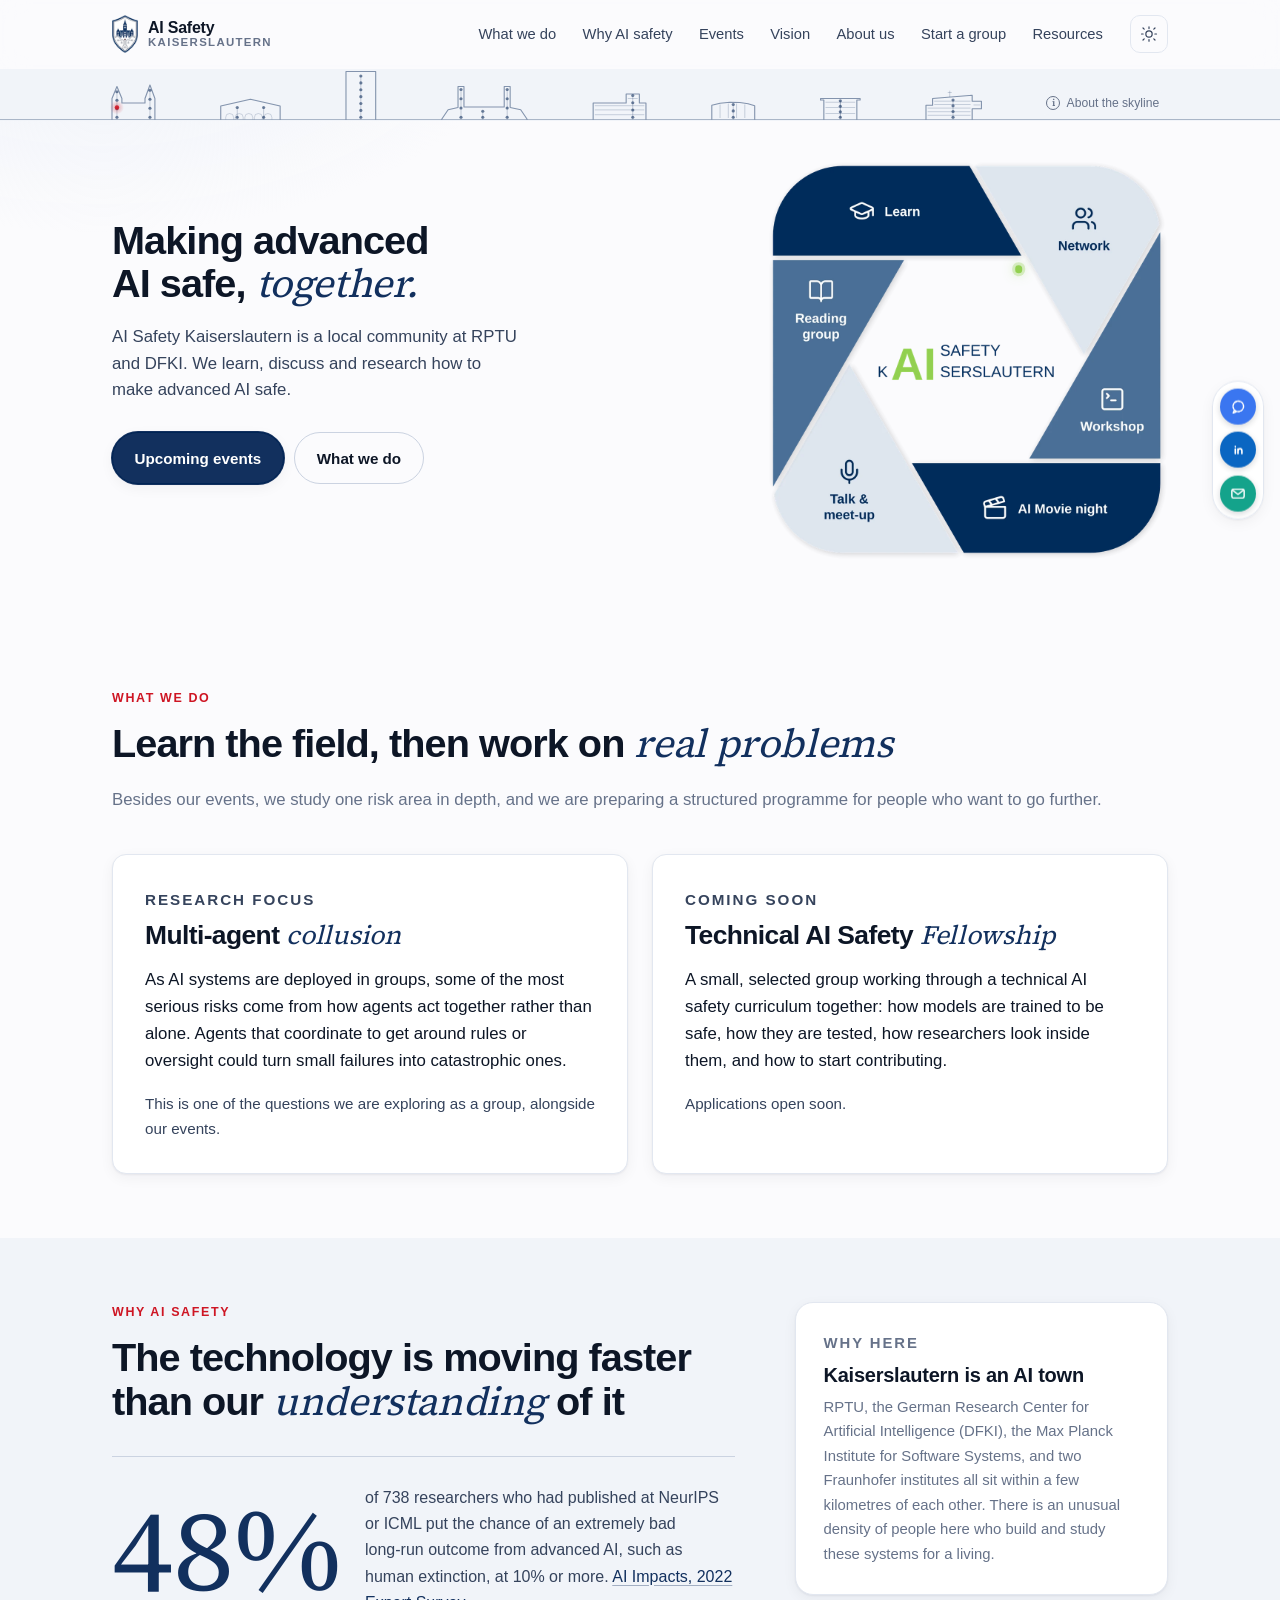
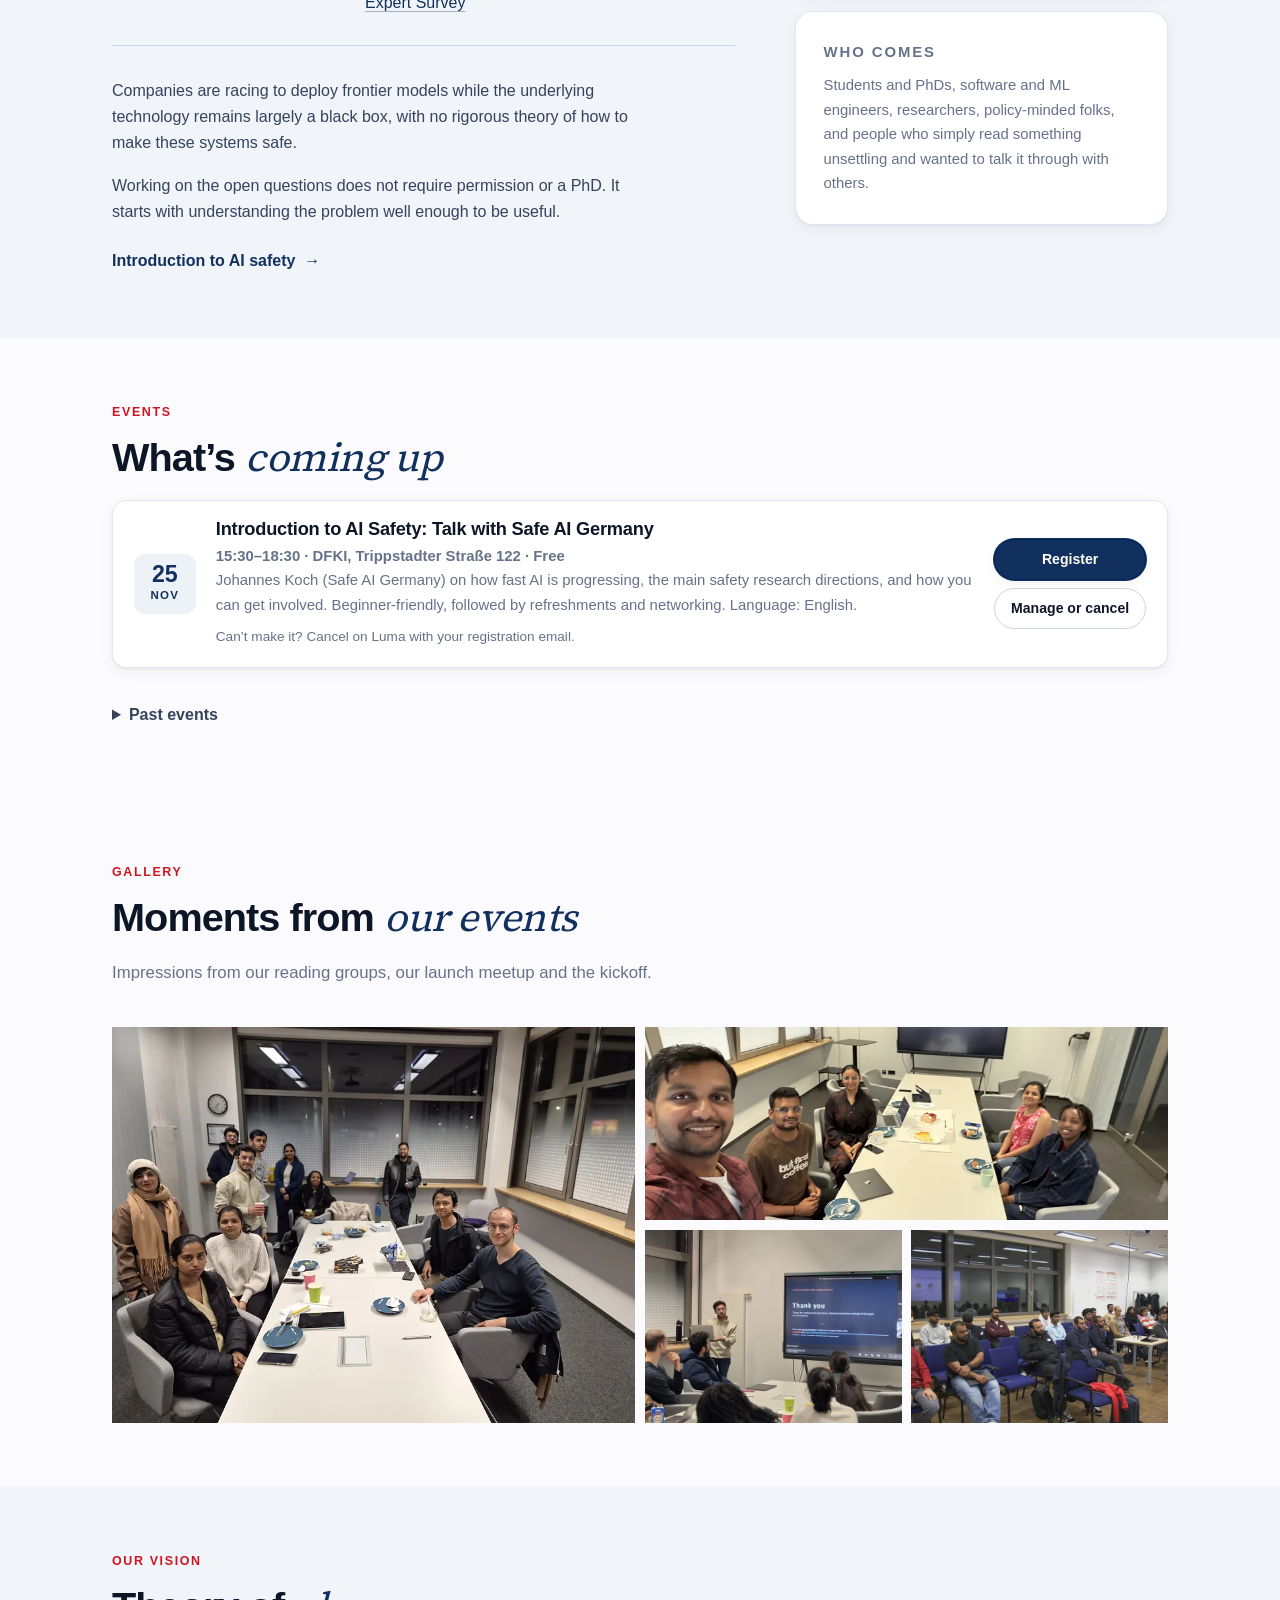
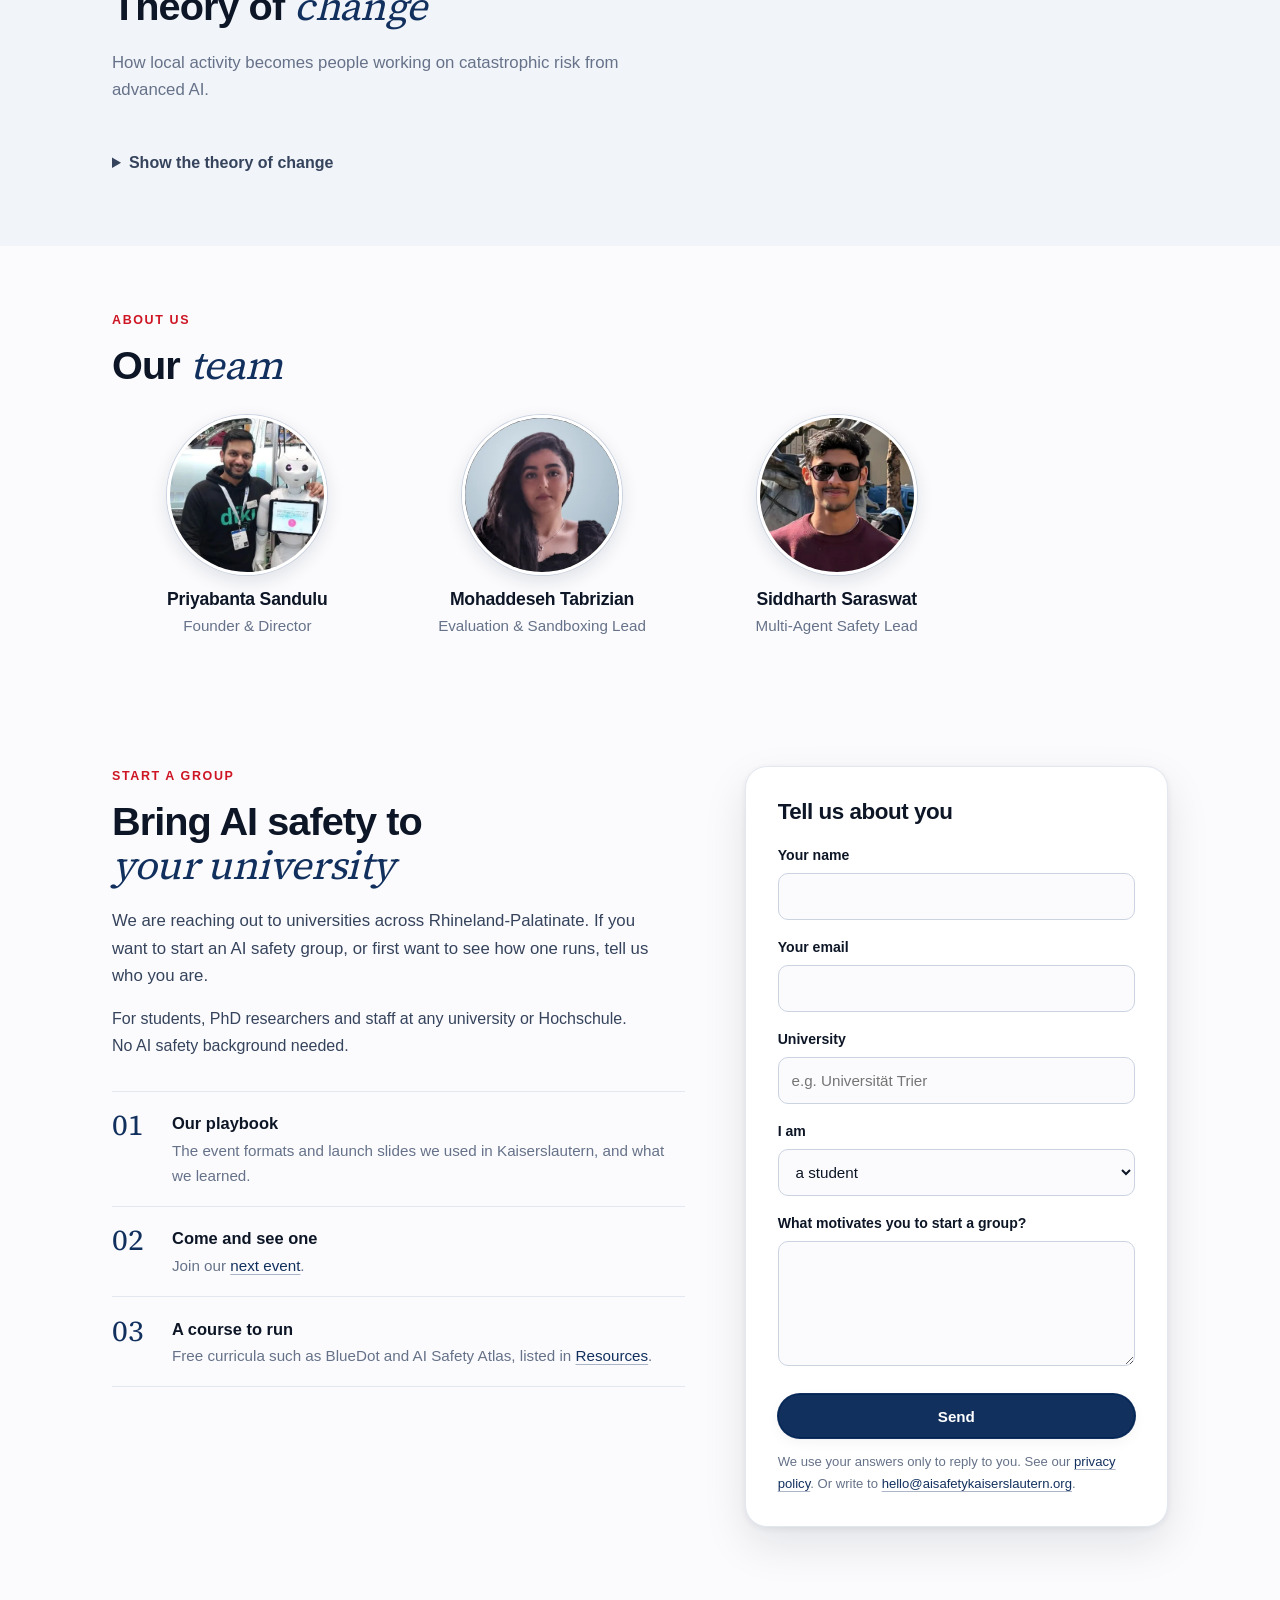
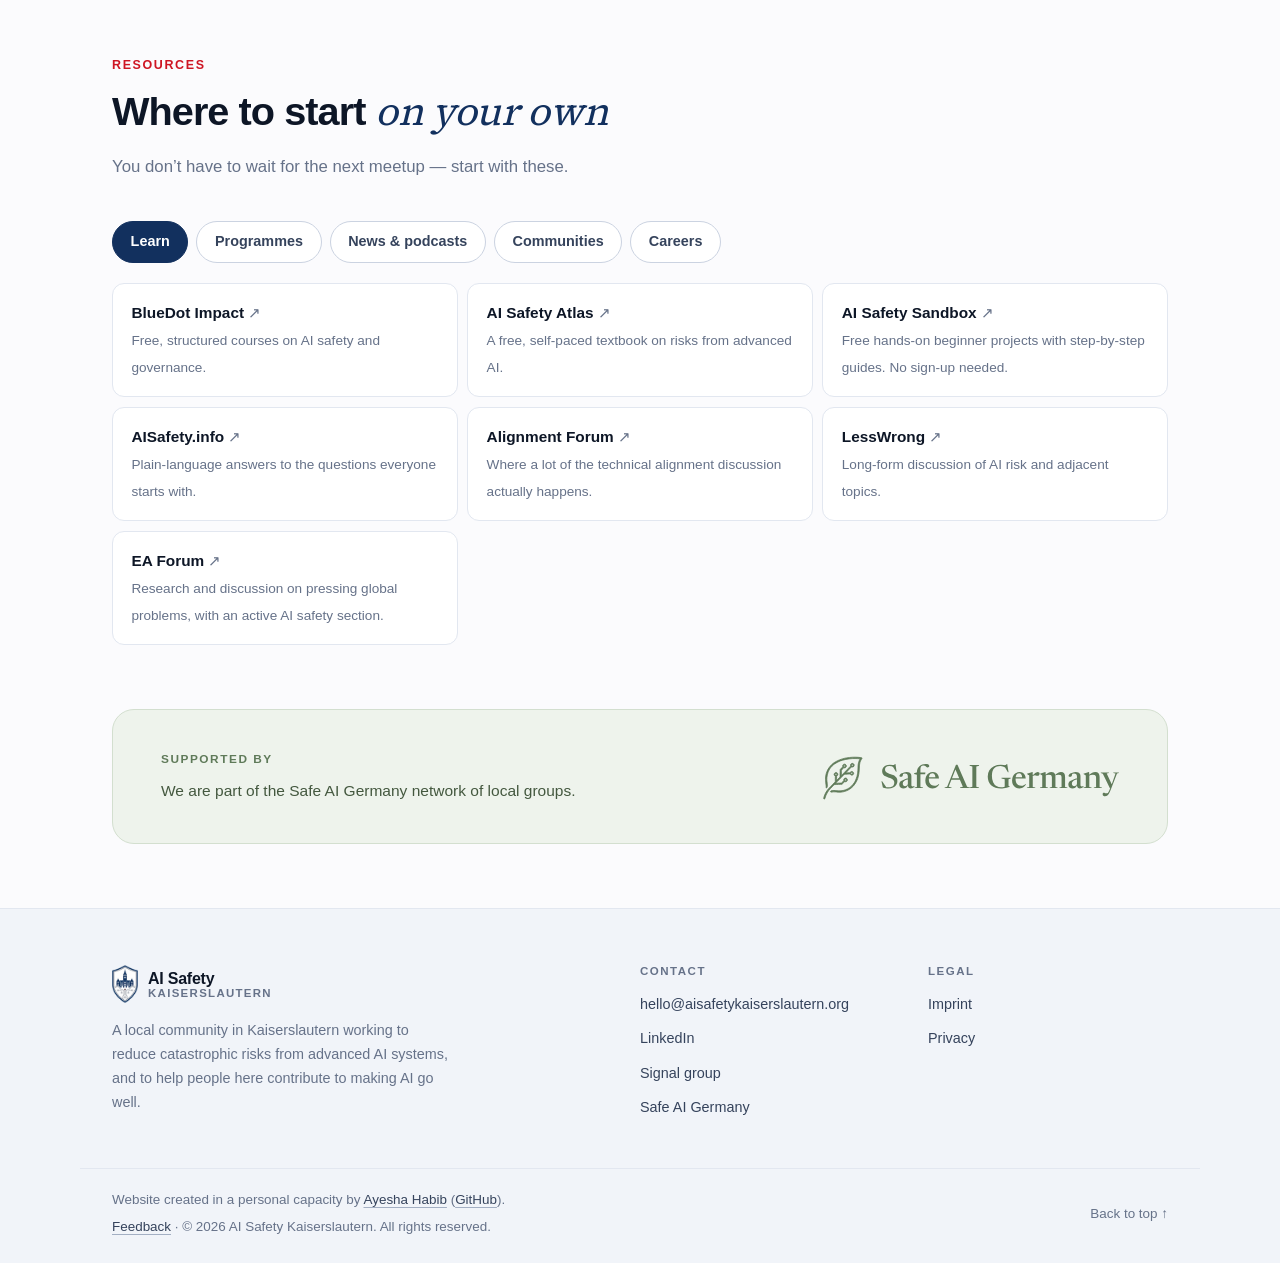
==== commit 35895d51: "About us: team section with founder and 2 leads Co-Authored-By: Claude Opus 5.5 <noreply@anthropic.c" ====
--- a/index.html
+++ b/index.html
@@ -12,7 +12,7 @@
 <link rel="icon" href="/assets/img/favicon-16.png" sizes="16x16" type="image/png">
 <link rel="apple-touch-icon" href="/assets/img/apple-touch-icon.png">
 <link rel="preload" href="assets/fonts/source-serif-4-latin-400-normal.woff2" as="font" type="font/woff2" crossorigin>
-<link rel="stylesheet" href="assets/css/styles.css?v=20261119v">
+<link rel="stylesheet" href="assets/css/styles.css?v=20261123a">
 
 <!-- Open Graph / social preview -->
 <meta property="og:type" content="website">
@@ -52,6 +52,7 @@
       <a href="#why">Why AI safety</a>
       <a href="#events">Events</a>
       <a href="#vision">Vision</a>
+      <a href="#team">About us</a>
       <a href="#start-a-group">Start a group</a>
       <a href="#resources">Resources</a>
     </nav>
@@ -521,6 +522,31 @@
     </div>
   </section>
 
+  <!-- ───────────────────────── About us ───────────────────────── -->
+  <section class="section" id="team">
+    <div class="wrap">
+      <p class="eyebrow">About us</p>
+      <h2 class="section-title">Our <em class="accent">team</em></h2>
+      <ul class="team-grid" role="list">
+        <li class="team-card">
+          <img class="team-photo" src="assets/img/team/priyabanta-sandulu.webp" width="400" height="400" loading="lazy" alt="Priyabanta Sandulu">
+          <h3 class="team-name">Priyabanta Sandulu</h3>
+          <p class="team-role">Founder &amp; Director</p>
+        </li>
+        <li class="team-card">
+          <img class="team-photo" src="assets/img/team/mohaddeseh-tabrizian.webp" width="400" height="400" loading="lazy" alt="Mohaddeseh Tabrizian">
+          <h3 class="team-name">Mohaddeseh Tabrizian</h3>
+          <p class="team-role">Evaluation &amp; Sandboxing Lead</p>
+        </li>
+        <li class="team-card">
+          <img class="team-photo" src="assets/img/team/siddharth-saraswat.webp" width="400" height="400" loading="lazy" alt="Siddharth Saraswat">
+          <h3 class="team-name">Siddharth Saraswat</h3>
+          <p class="team-role">Multi-Agent Safety Lead</p>
+        </li>
+      </ul>
+    </div>
+  </section>
+
   <!-- ───────────────────────── Start a group ───────────────────────── -->
   <section class="section" id="start-a-group">
     <div class="wrap">
--- a/assets/css/styles.css
+++ b/assets/css/styles.css
@@ -1188,3 +1188,30 @@
   .footer-grid { grid-template-columns: 1fr; }
   .brand-mark { height: 34px; }
 }
+
+/* ───────────── About us: team cards ───────────── */
+.team-grid {
+  list-style: none;
+  margin: 1.75rem 0 0;
+  padding: 0;
+  display: grid;
+  grid-template-columns: repeat(auto-fit, minmax(200px, 1fr));
+  gap: 2rem 1.5rem;
+  max-width: 860px;
+}
+.team-card { text-align: center; }
+.team-photo {
+  width: 160px;
+  height: 160px;
+  border-radius: 50%;
+  object-fit: cover;
+  display: block;
+  margin: 0 auto .9rem;
+  border: 3px solid var(--surface);
+  box-shadow: 0 0 0 1px var(--line-strong), 0 6px 18px rgba(15, 30, 60, .12);
+  transition: transform .25s ease;
+}
+.team-card:hover .team-photo { transform: translateY(-3px); }
+.team-name { font-size: 1.1rem; margin: 0 0 .2rem; }
+.team-role { margin: 0; color: var(--muted); font-size: .95rem; }
+@media (prefers-reduced-motion: reduce) { .team-photo { transition: none; } }
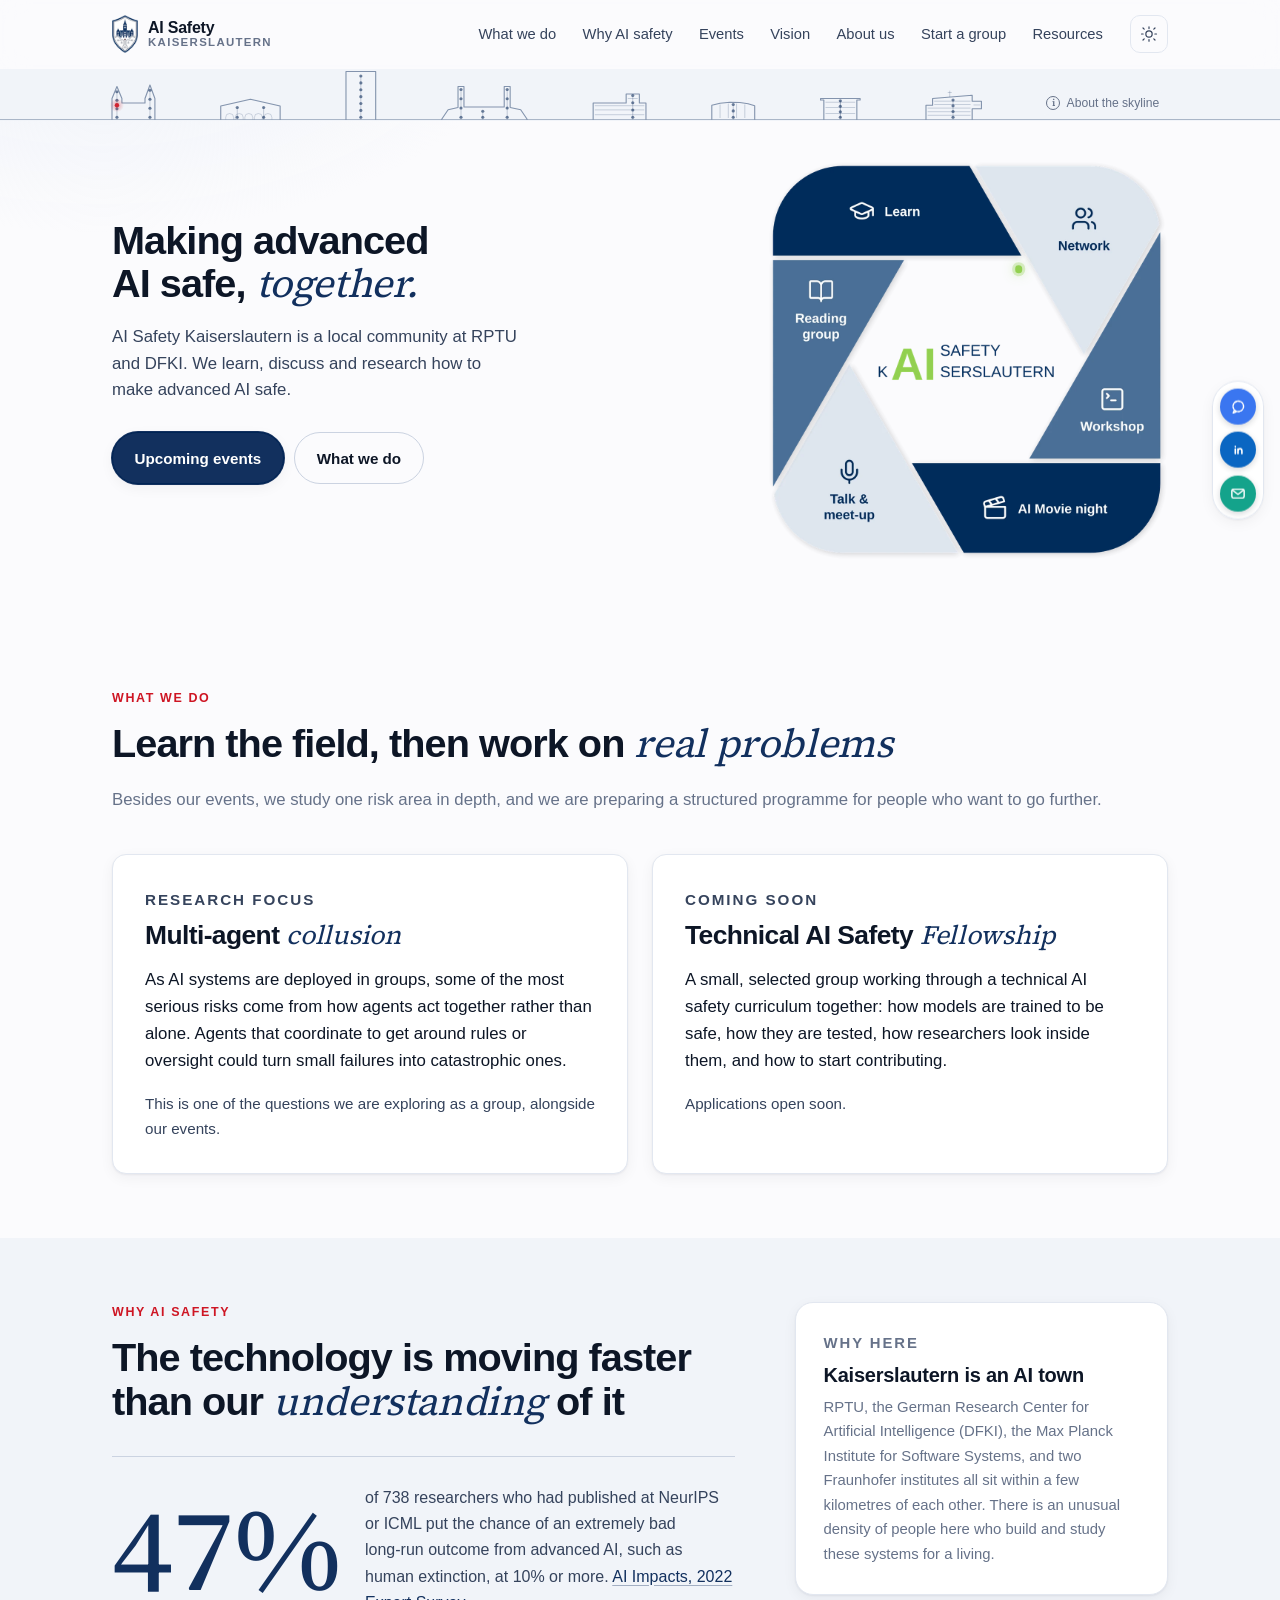
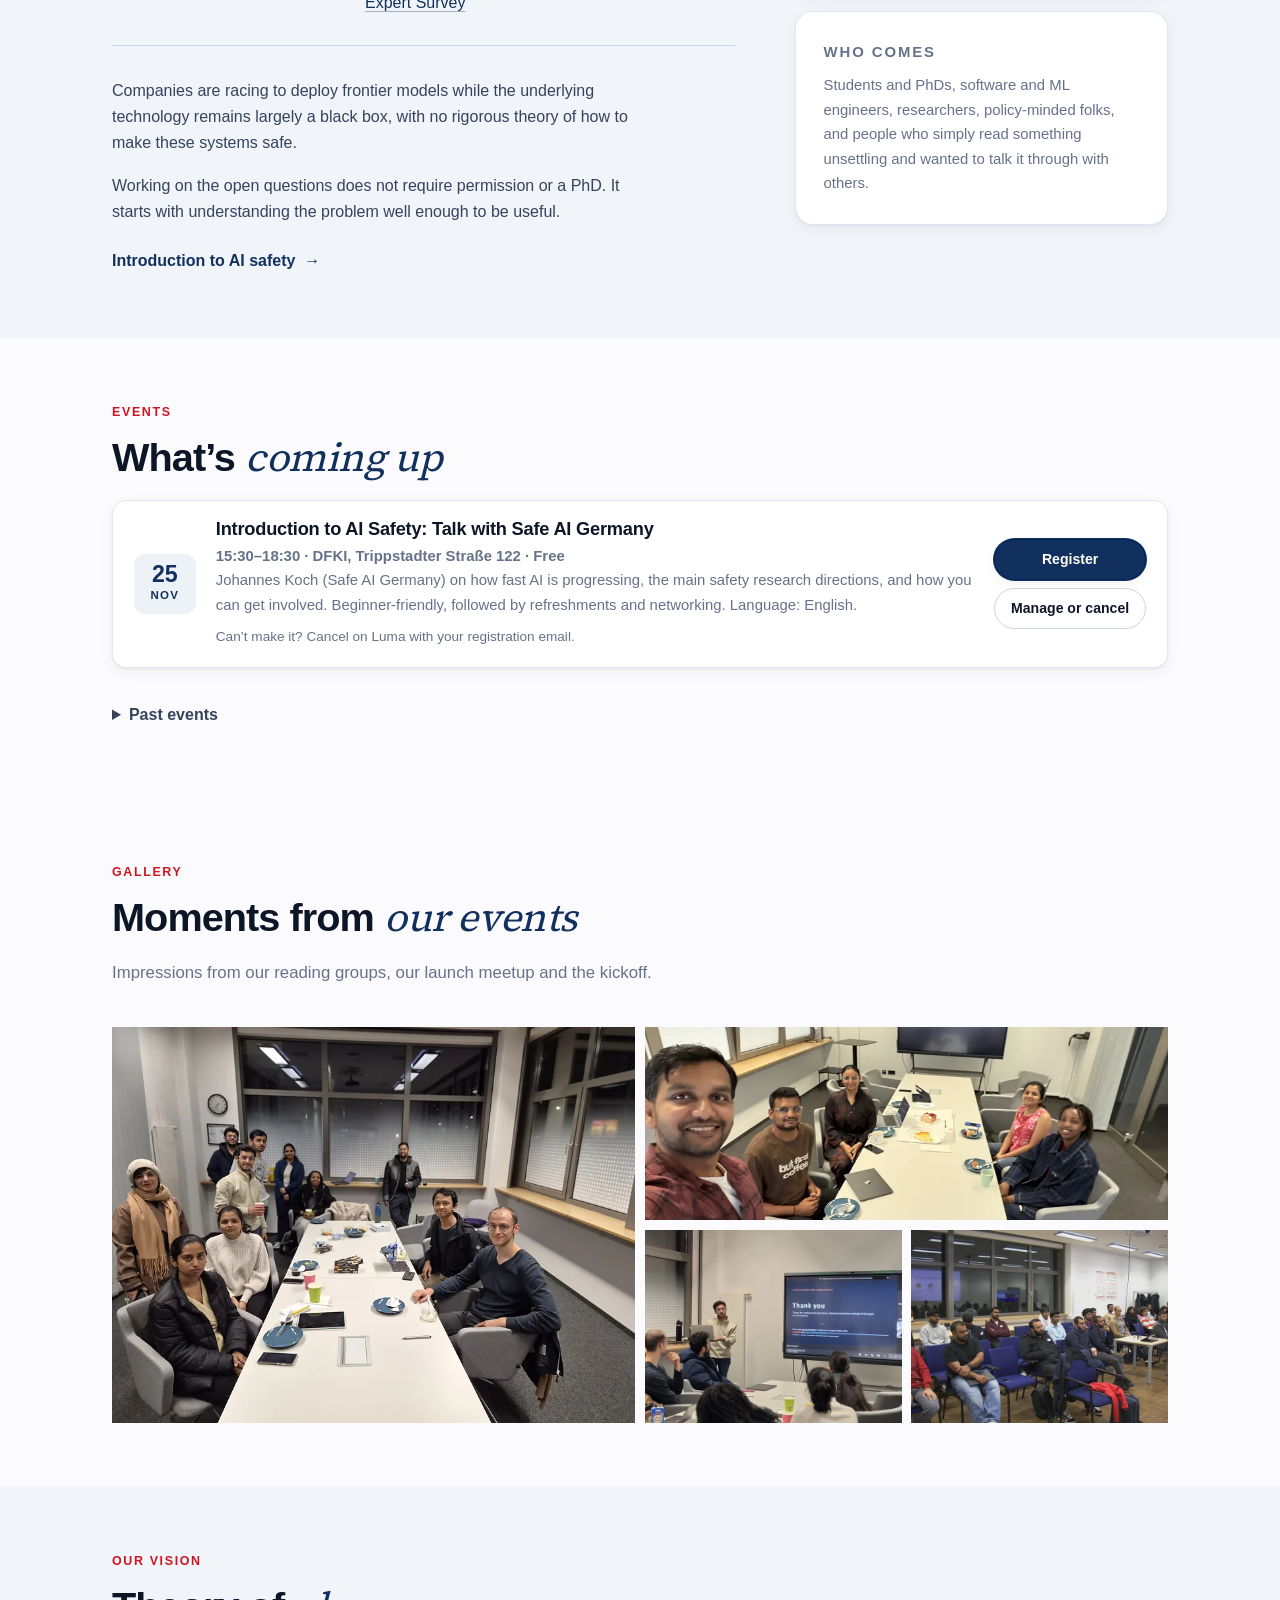
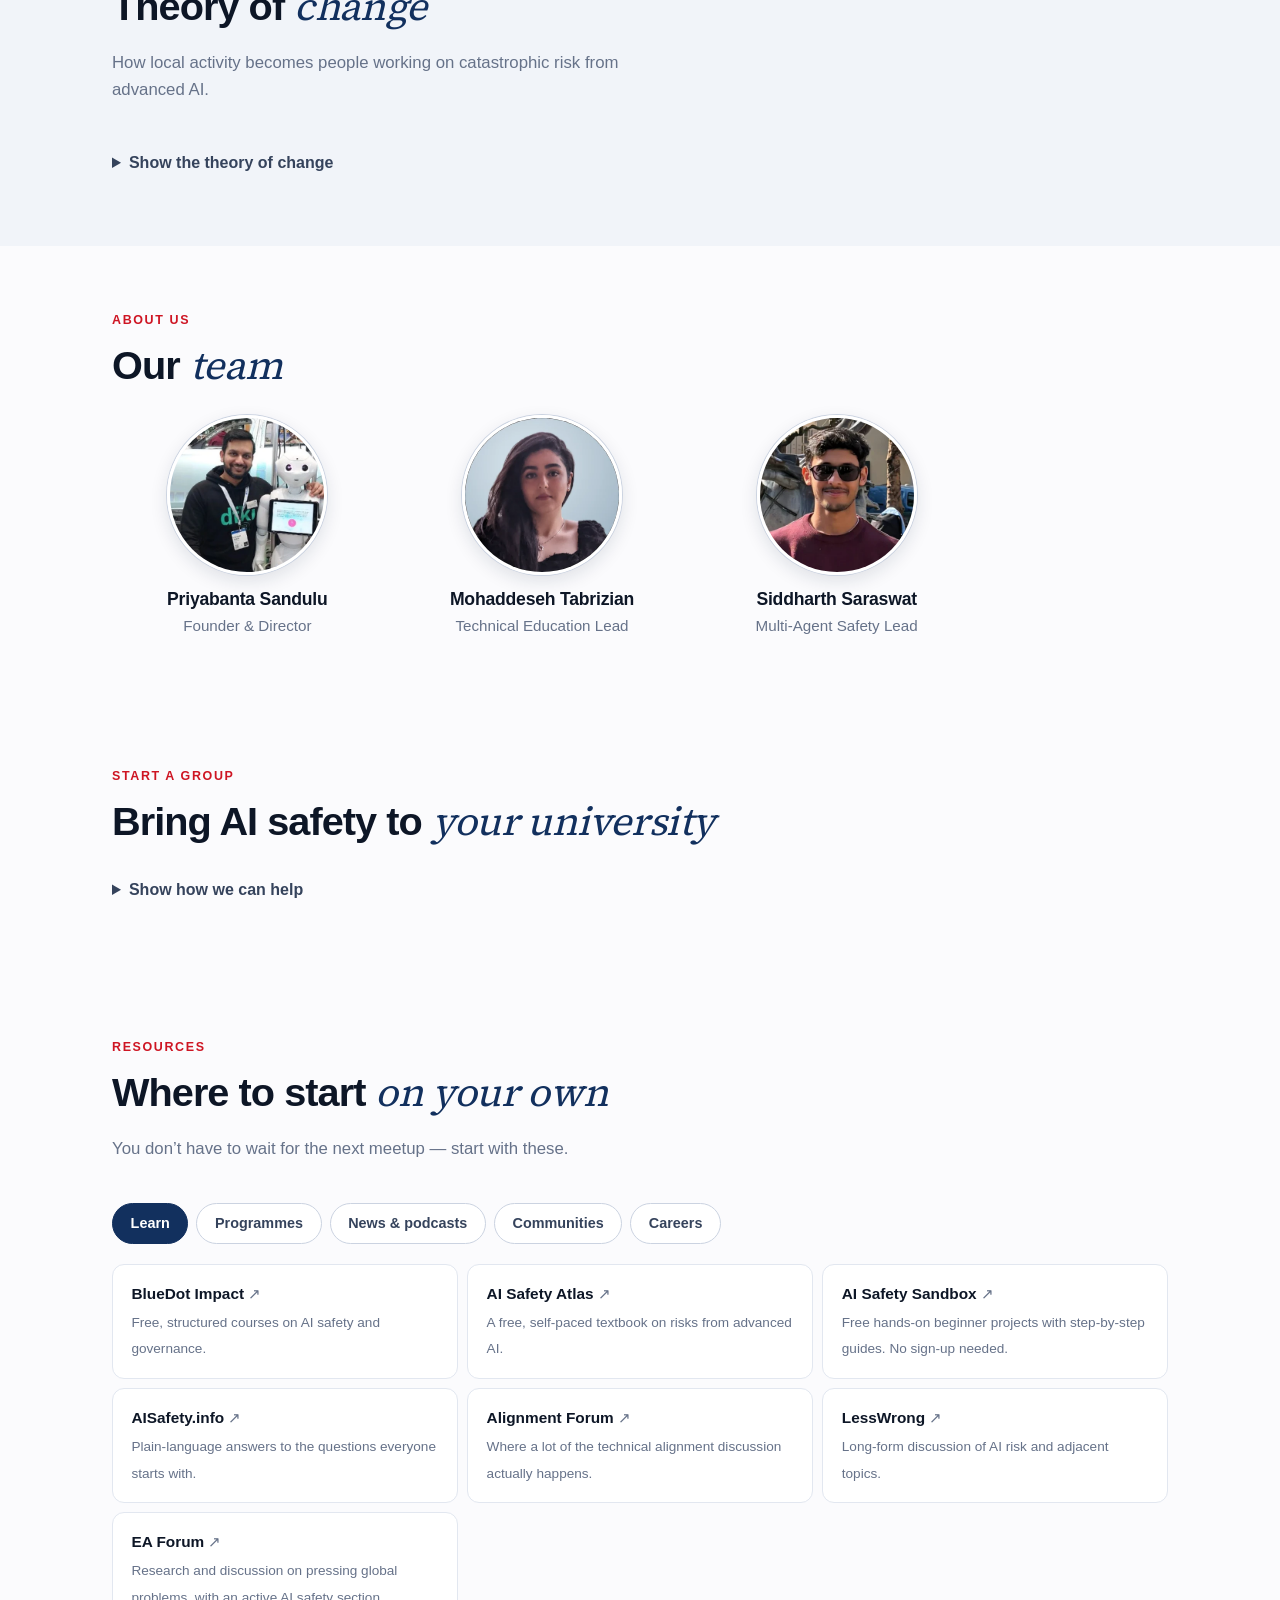
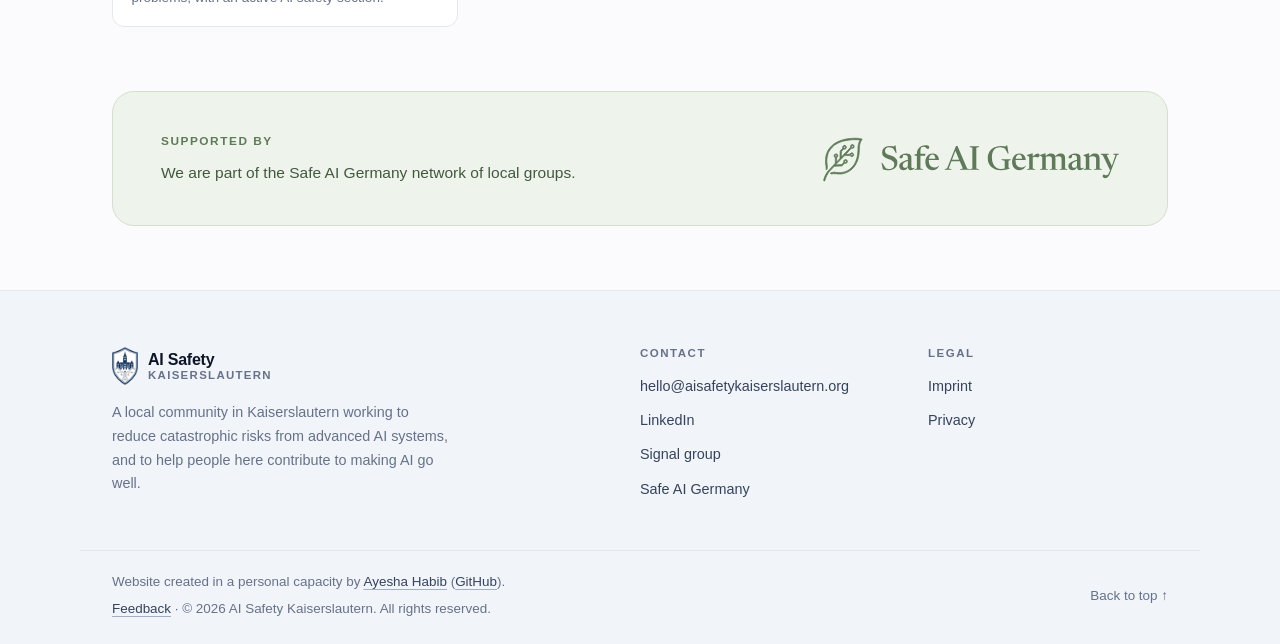
==== commit 1e785df4: "Start a group collapsed on load; Mohaddeseh as Technical Education Lead Co-Authored-By: Claude Opus " ====
--- a/index.html
+++ b/index.html
@@ -12,7 +12,7 @@
 <link rel="icon" href="/assets/img/favicon-16.png" sizes="16x16" type="image/png">
 <link rel="apple-touch-icon" href="/assets/img/apple-touch-icon.png">
 <link rel="preload" href="assets/fonts/source-serif-4-latin-400-normal.woff2" as="font" type="font/woff2" crossorigin>
-<link rel="stylesheet" href="assets/css/styles.css?v=20261123a">
+<link rel="stylesheet" href="assets/css/styles.css?v=20261123b">
 
 <!-- Open Graph / social preview -->
 <meta property="og:type" content="website">
@@ -536,7 +536,7 @@
         <li class="team-card">
           <img class="team-photo" src="assets/img/team/mohaddeseh-tabrizian.webp" width="400" height="400" loading="lazy" alt="Mohaddeseh Tabrizian">
           <h3 class="team-name">Mohaddeseh Tabrizian</h3>
-          <p class="team-role">Evaluation &amp; Sandboxing Lead</p>
+          <p class="team-role">Technical Education Lead</p>
         </li>
         <li class="team-card">
           <img class="team-photo" src="assets/img/team/siddharth-saraswat.webp" width="400" height="400" loading="lazy" alt="Siddharth Saraswat">
@@ -550,10 +550,14 @@
   <!-- ───────────────────────── Start a group ───────────────────────── -->
   <section class="section" id="start-a-group">
     <div class="wrap">
+      <p class="eyebrow">Start a group</p>
+      <h2 class="section-title">Bring AI safety to <em class="accent">your university</em></h2>
+
+      <!-- Collapsed on load; main.js opens it for #start-a-group links and after a form post (?sent=). -->
+      <details class="toc-details sg-details" id="start-details">
+      <summary>Show how we can help</summary>
       <div class="split">
       <div class="split-copy">
-        <p class="eyebrow">Start a group</p>
-        <h2 class="section-title">Bring AI safety to <em class="accent">your university</em></h2>
         <p class="split-intro">
           We are reaching out to universities across Rhineland-Palatinate. If you want to start an
           AI safety group, or first want to see how one runs, tell us who you are.
@@ -644,6 +648,7 @@
         </p>
       </form>
       </div>
+      </details>
     </div>
   </section>
 
@@ -844,7 +849,7 @@
   </div>
 </footer>
 
-<script src="assets/js/main.js?v=20261119c"></script>
+<script src="assets/js/main.js?v=20261123a"></script>
 <script src="assets/js/hero-net.js?v=20261119d" defer></script>
 </body>
 </html>
--- a/assets/css/styles.css
+++ b/assets/css/styles.css
@@ -1215,3 +1215,6 @@
 .team-name { font-size: 1.1rem; margin: 0 0 .2rem; }
 .team-role { margin: 0; color: var(--muted); font-size: .95rem; }
 @media (prefers-reduced-motion: reduce) { .team-photo { transition: none; } }
+
+/* Start a group: collapsed by default, same toggle style as the theory of change */
+.sg-details > .split { margin-top: .5rem; }
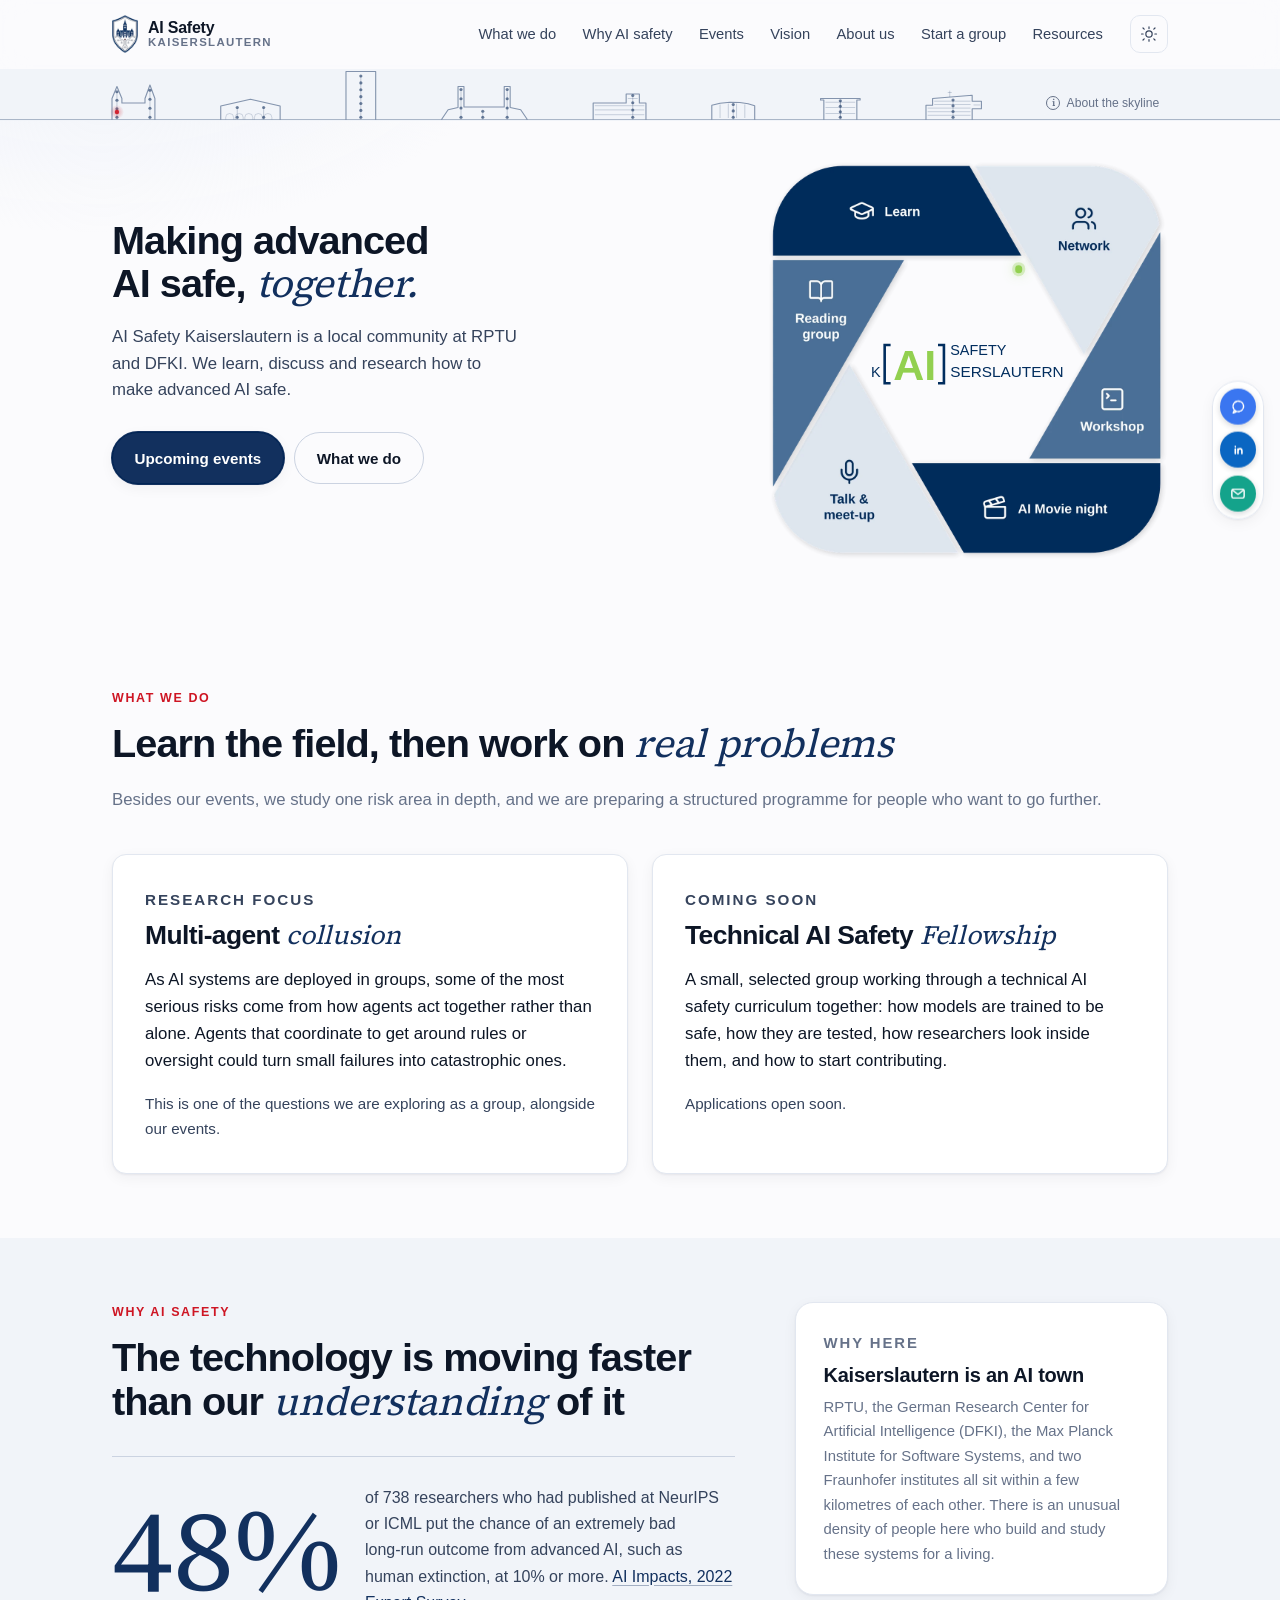
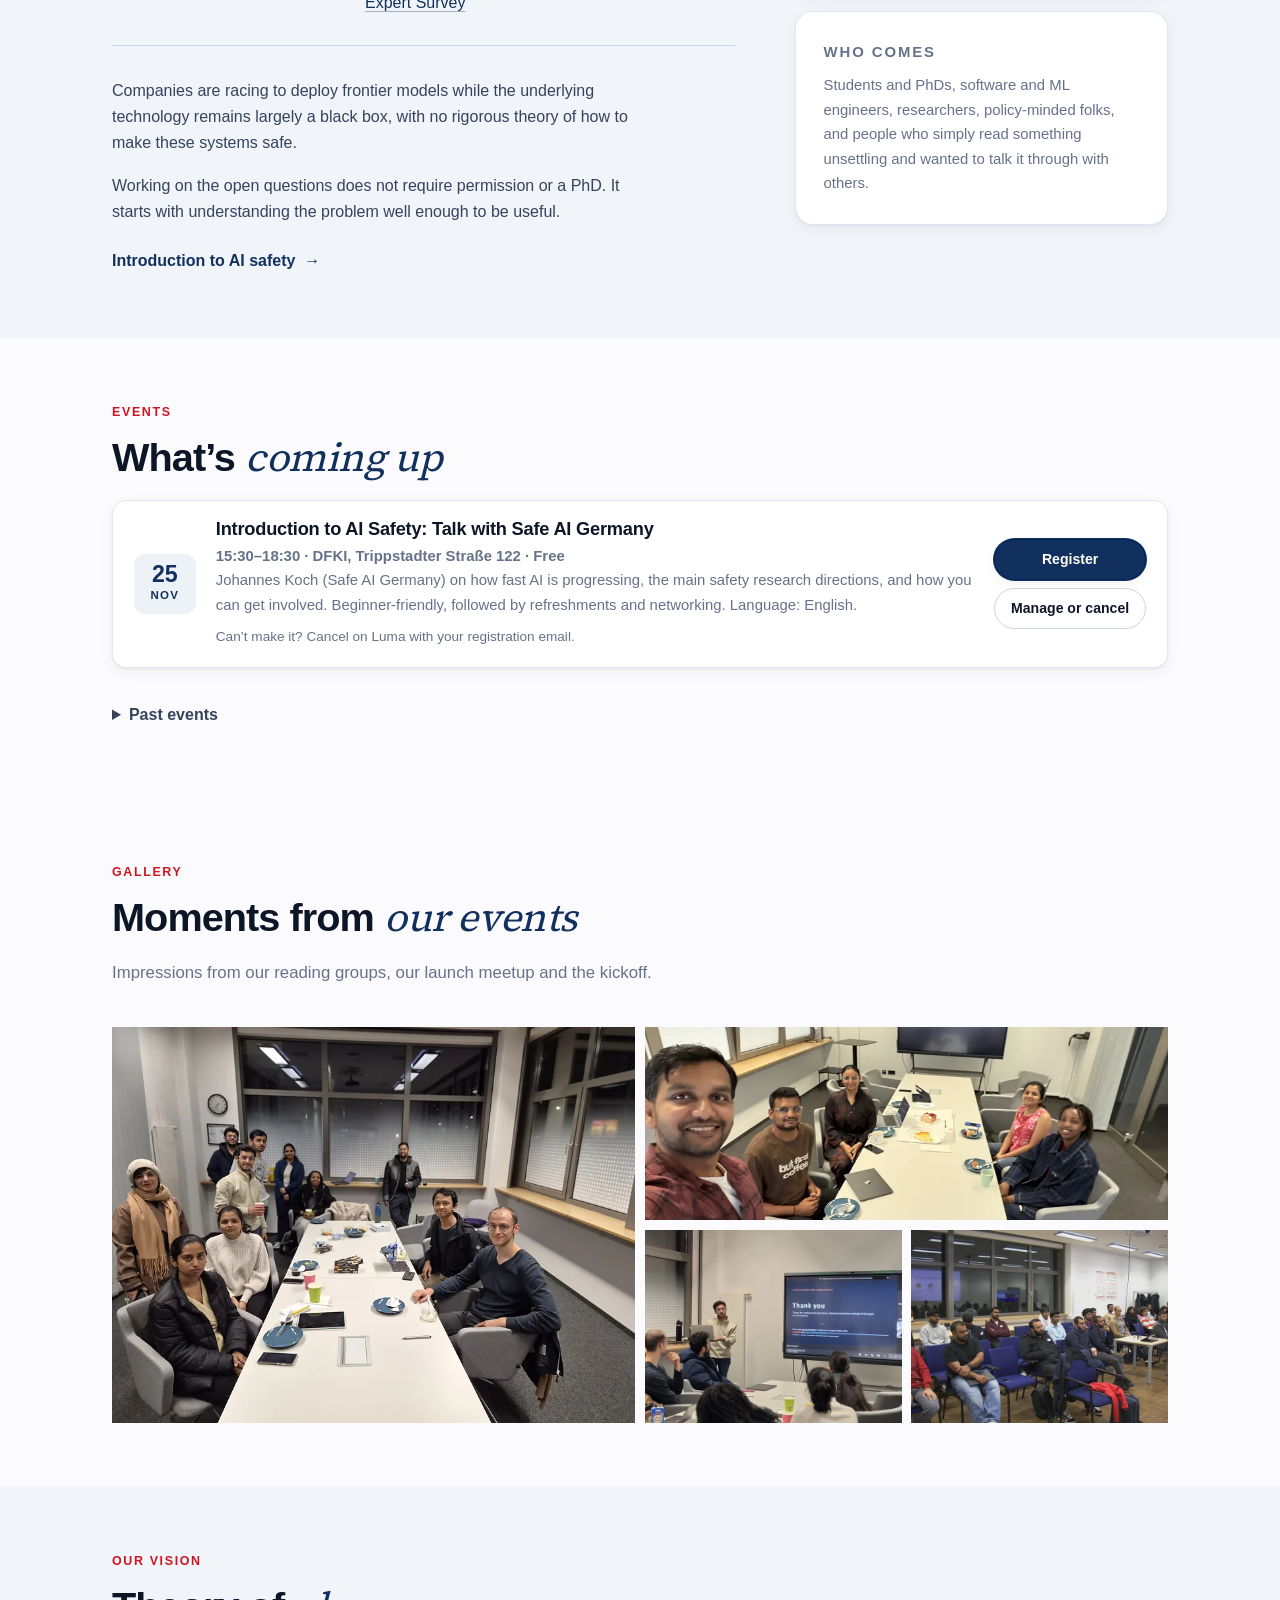
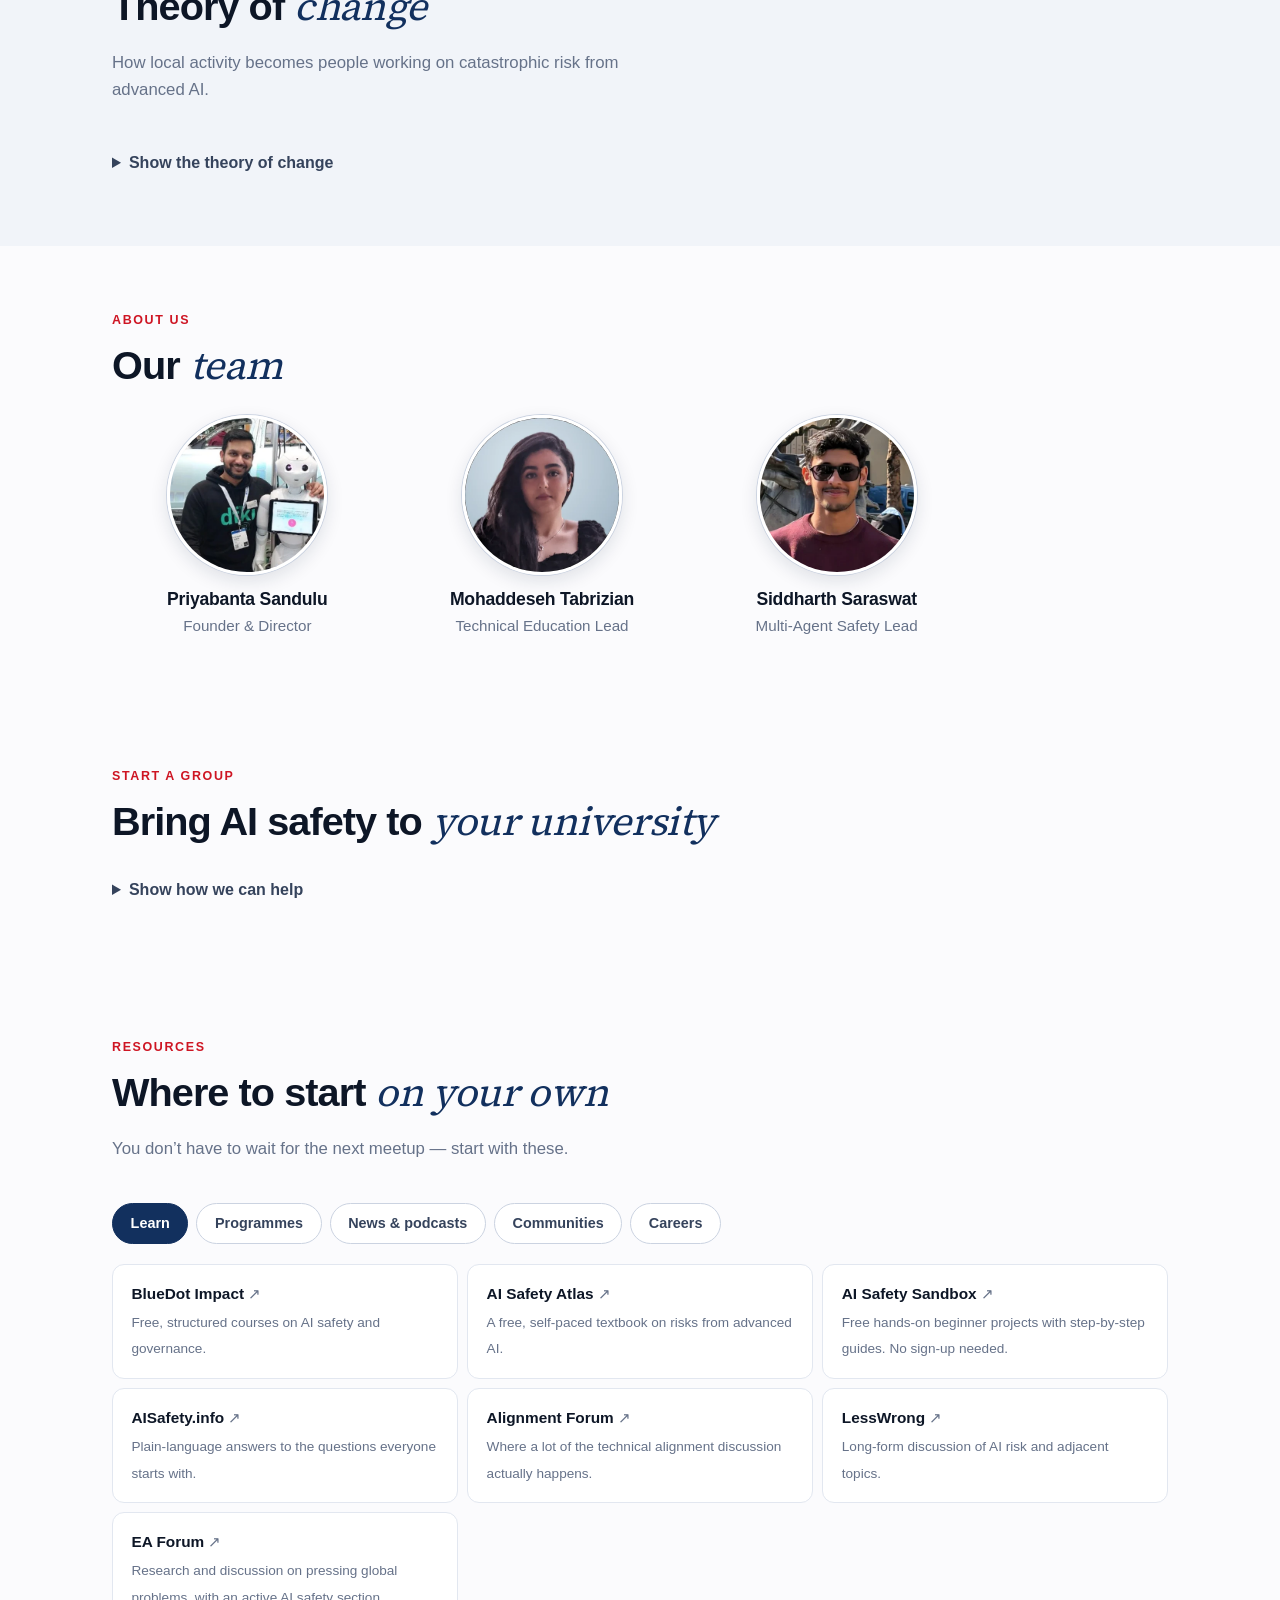
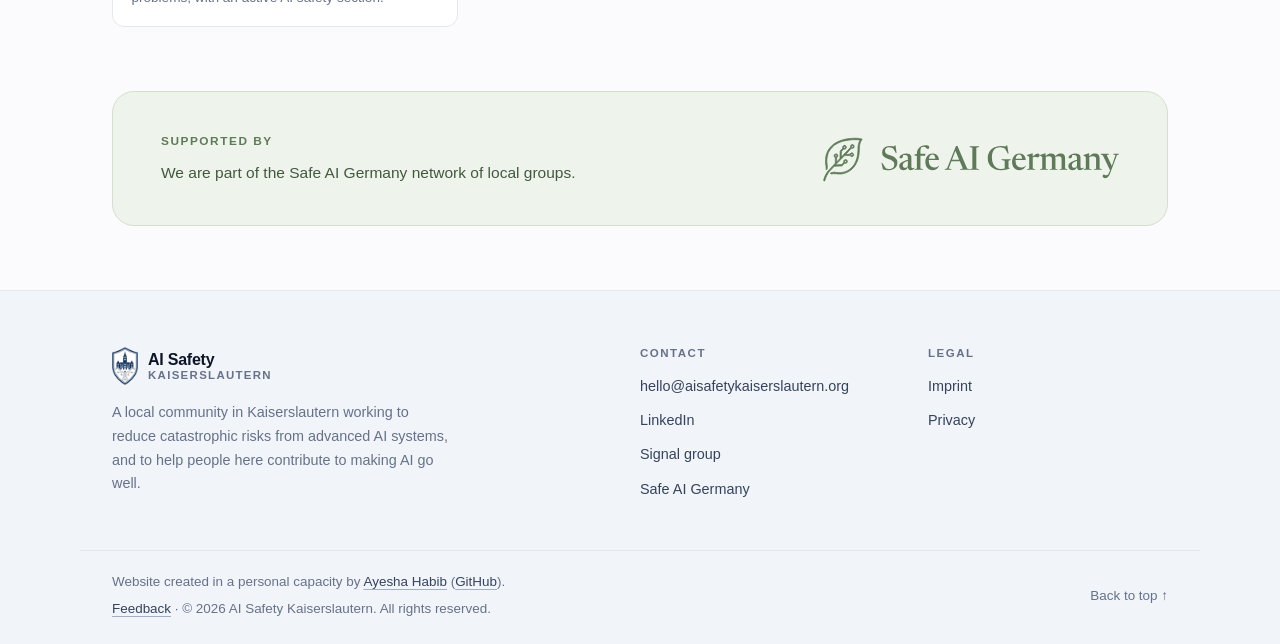
==== commit 383740a0: "Hero: navy square brackets around the shared AI in the wordmark Replace the baked-in wordmark images" ====
--- a/index.html
+++ b/index.html
@@ -12,7 +12,7 @@
 <link rel="icon" href="/assets/img/favicon-16.png" sizes="16x16" type="image/png">
 <link rel="apple-touch-icon" href="/assets/img/apple-touch-icon.png">
 <link rel="preload" href="assets/fonts/source-serif-4-latin-400-normal.woff2" as="font" type="font/woff2" crossorigin>
-<link rel="stylesheet" href="assets/css/styles.css?v=20261123b">
+<link rel="stylesheet" href="assets/css/styles.css?v=20261125c">
 
 <!-- Open Graph / social preview -->
 <meta property="og:type" content="website">
@@ -141,11 +141,18 @@
       <div class="hero-art">
         <!-- layered: the wordmark (light/dark copy) plus 6 blades; each blade pops out while the
              green dot runs along its edge (styles.css, .blade). Layers from the launch slide. -->
-        <img class="img-on-light" src="assets/img/hero/wwd-base-light.webp"
-             alt="What AI Safety Kaiserslautern offers: Learn, Network, Reading group, Workshop, Talk and meet-up, AI Movie night"
-             width="1080" height="1078" loading="eager" fetchpriority="high">
-        <img class="img-on-dark" src="assets/img/hero/wwd-base-dark.webp" alt=""
-             width="1080" height="1078" loading="eager" aria-hidden="true">
+        <!-- Centre wordmark as SVG: the shared "AI" of "AI Safety" and "K[AI]serslautern", framed by
+             square brackets. Same 1080x1078 grid and positions as the old wwd-base-*.webp images
+             (kept in assets/img/hero), so the blades still line up. Colours: styles.css, .hero-wordmark. -->
+        <svg class="hero-wordmark" viewBox="0 0 1080 1078" role="img"
+             aria-label="What AI Safety Kaiserslautern offers: Learn, Network, Reading group, Workshop, Talk and meet-up, AI Movie night">
+          <text class="wm-ink" x="278" y="583" font-size="39">K</text>
+          <path class="wm-bracket wm-bracket-l" d="M331 497H315V600H331"/>
+          <text class="wm-ai" x="338" y="590" font-size="116" font-weight="700" textLength="116" lengthAdjust="spacingAndGlyphs">AI</text>
+          <path class="wm-bracket wm-bracket-r" d="M459 497H475V600H459"/>
+          <text class="wm-ink" x="492" y="525" font-size="39">SAFETY</text>
+          <text class="wm-ink" x="492" y="583" font-size="39" textLength="306" lengthAdjust="spacingAndGlyphs">SERSLAUTERN</text>
+        </svg>
         <img class="blade blade-learn" src="assets/img/hero/wwd-blade-1.webp" alt="" width="1080" height="1078" aria-hidden="true">
         <img class="blade blade-network" src="assets/img/hero/wwd-blade-2.webp" alt="" width="1080" height="1078" aria-hidden="true">
         <img class="blade blade-workshop" src="assets/img/hero/wwd-blade-3.webp" alt="" width="1080" height="1078" aria-hidden="true">
--- a/assets/css/styles.css
+++ b/assets/css/styles.css
@@ -600,6 +600,34 @@
 .orbit-dot { z-index: 3; }
 @media (prefers-reduced-motion: reduce) { .orbit-dot, .hero-art .blade { animation: none; } }
 .hero-art img { display: block; width: 100%; height: auto; }
+/* centre wordmark (index.html, .hero-wordmark): navy text, green AI in square brackets.
+   The brackets close in once on load. Dark mode: white text, same green. */
+.hero-wordmark { display: block; width: 100%; height: auto; aspect-ratio: 1080 / 1078; }
+.hero-wordmark text { font-family: Arial, Helvetica, "Liberation Sans", sans-serif; stroke: none; }   /* the global svg rule strokes */
+.hero-wordmark .wm-ink { fill: #012D5E; }
+.hero-wordmark .wm-ai { fill: #92D050; }
+.hero-wordmark .wm-bracket {
+  fill: none;
+  stroke: #012D5E;   /* same navy as the text, so only the AI is green */
+  stroke-width: 7;
+  stroke-linecap: butt;
+  stroke-linejoin: miter;
+  /* backwards, not both: once the animation ends the brackets rest in their normal, visible style */
+  animation: wm-bracket-in .9s cubic-bezier(.2, .8, .2, 1) .3s backwards;
+}
+.hero-wordmark .wm-bracket-l { --from: -18px; }
+.hero-wordmark .wm-bracket-r { --from: 18px; }
+@keyframes wm-bracket-in {
+  from { opacity: 0; transform: translateX(var(--from)); }
+  to   { opacity: 1; transform: none; }
+}
+@media (prefers-reduced-motion: reduce) { .hero-wordmark .wm-bracket { animation: none; } }
+:root[data-theme="dark"] .hero-wordmark .wm-ink { fill: #FFFFFF; }
+:root[data-theme="dark"] .hero-wordmark .wm-bracket { stroke: #FFFFFF; }
+@media (prefers-color-scheme: dark) {
+  :root:not([data-theme="light"]) .hero-wordmark .wm-ink { fill: #FFFFFF; }
+  :root:not([data-theme="light"]) .hero-wordmark .wm-bracket { stroke: #FFFFFF; }
+}
 .img-on-dark { display: none !important; }
 :root[data-theme="dark"] .img-on-light { display: none !important; }
 :root[data-theme="dark"] .img-on-dark { display: block !important; }
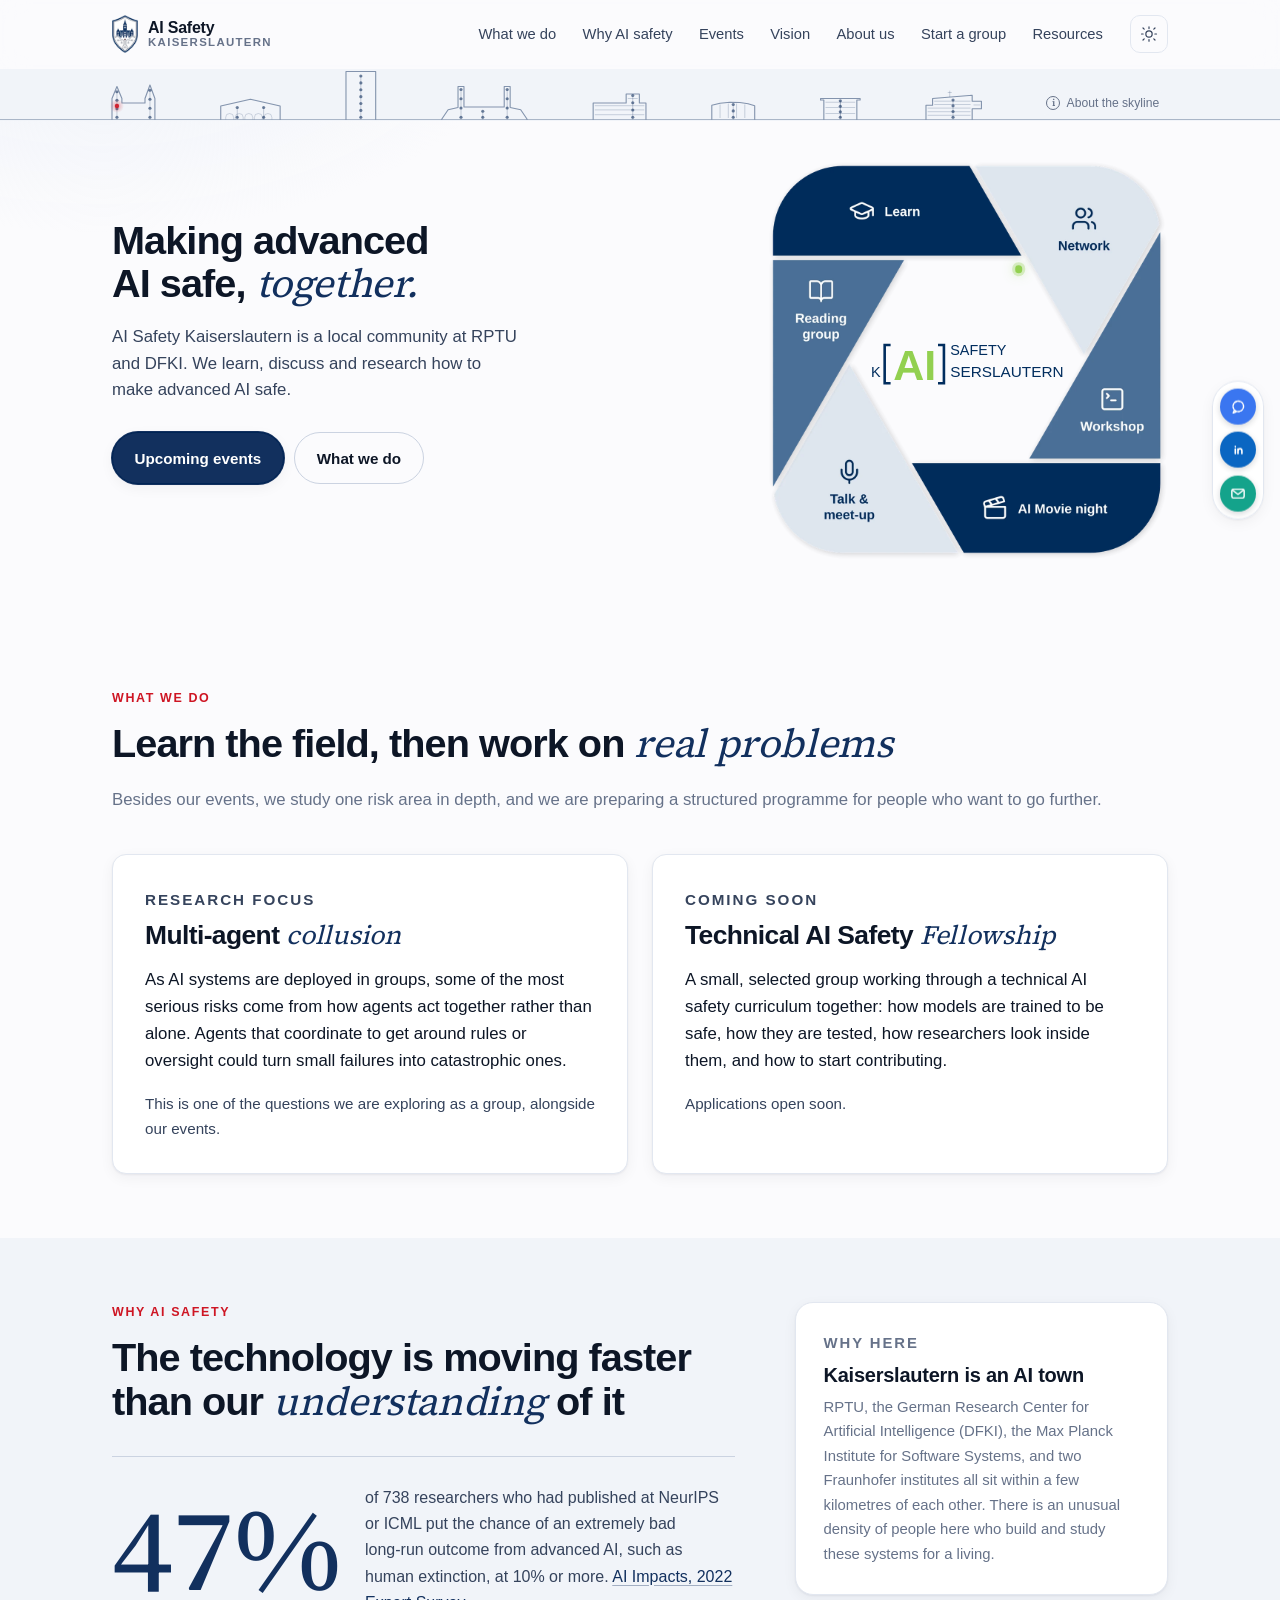
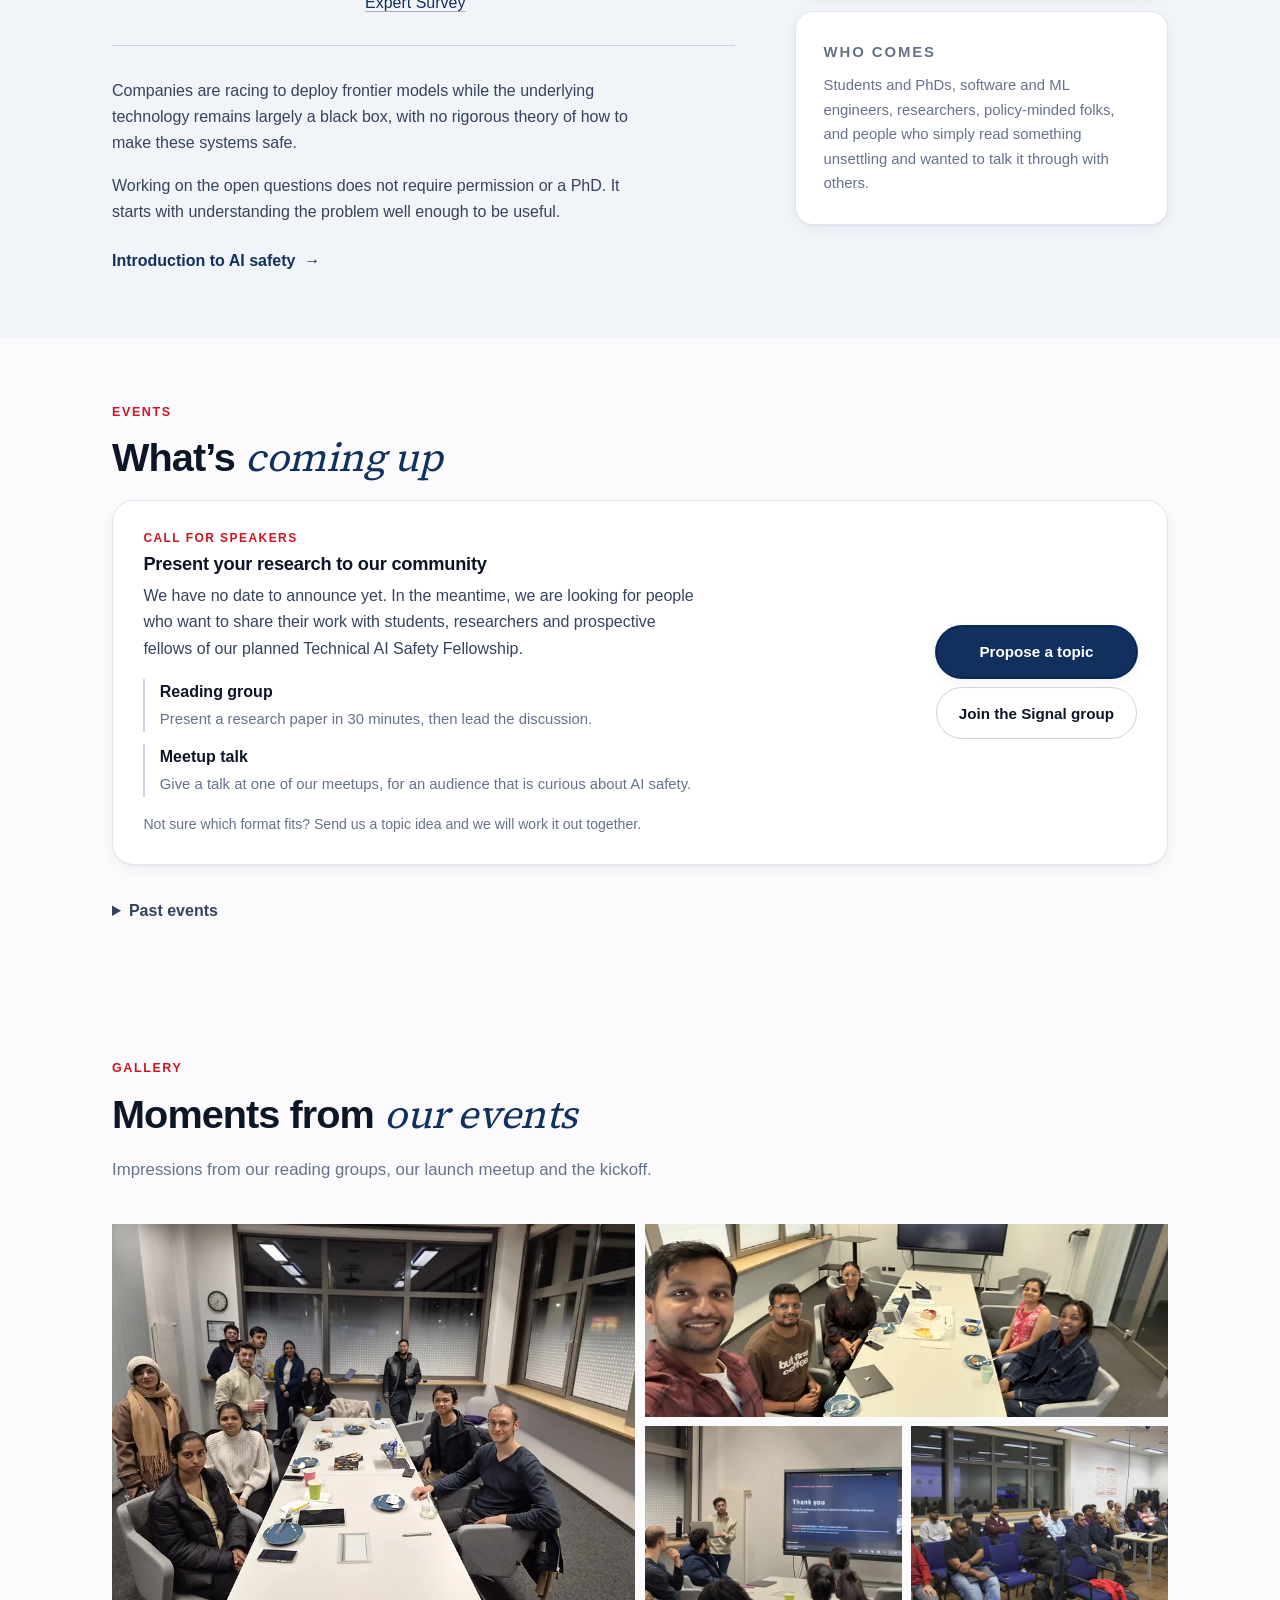
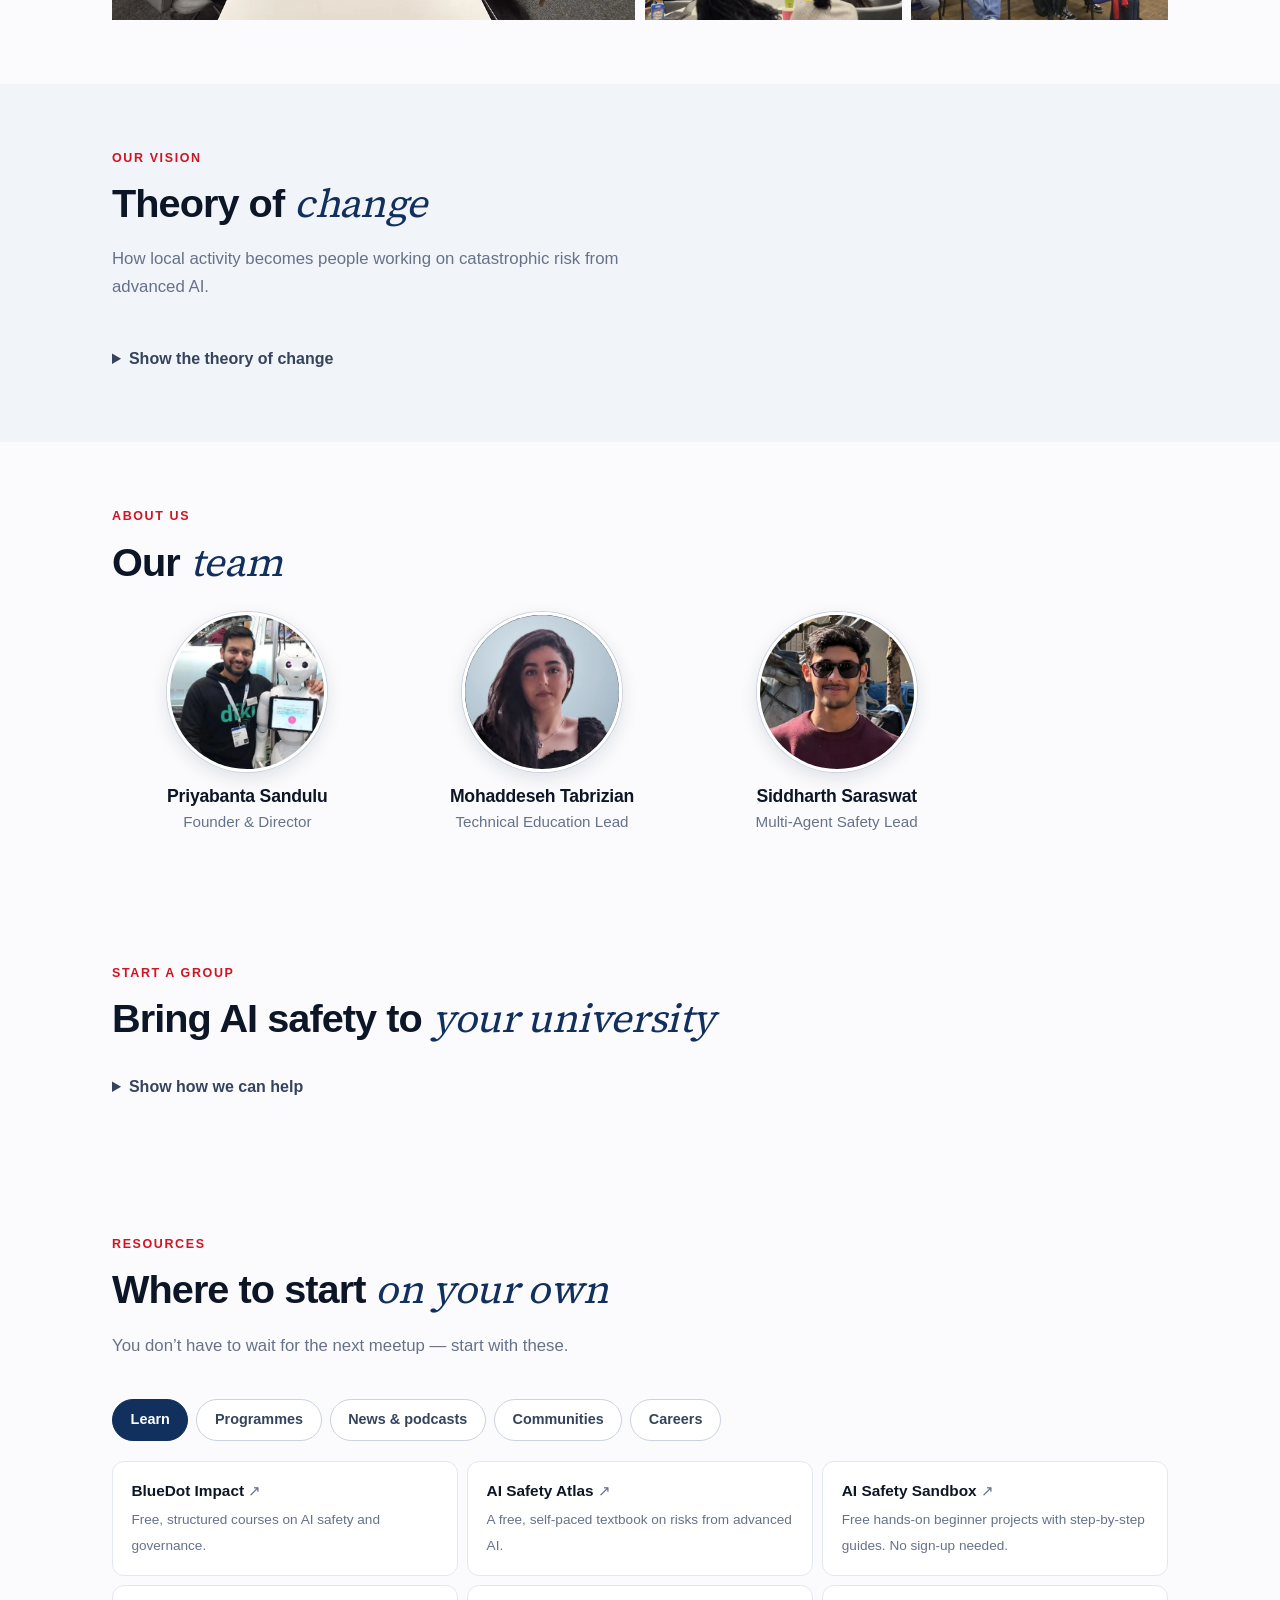
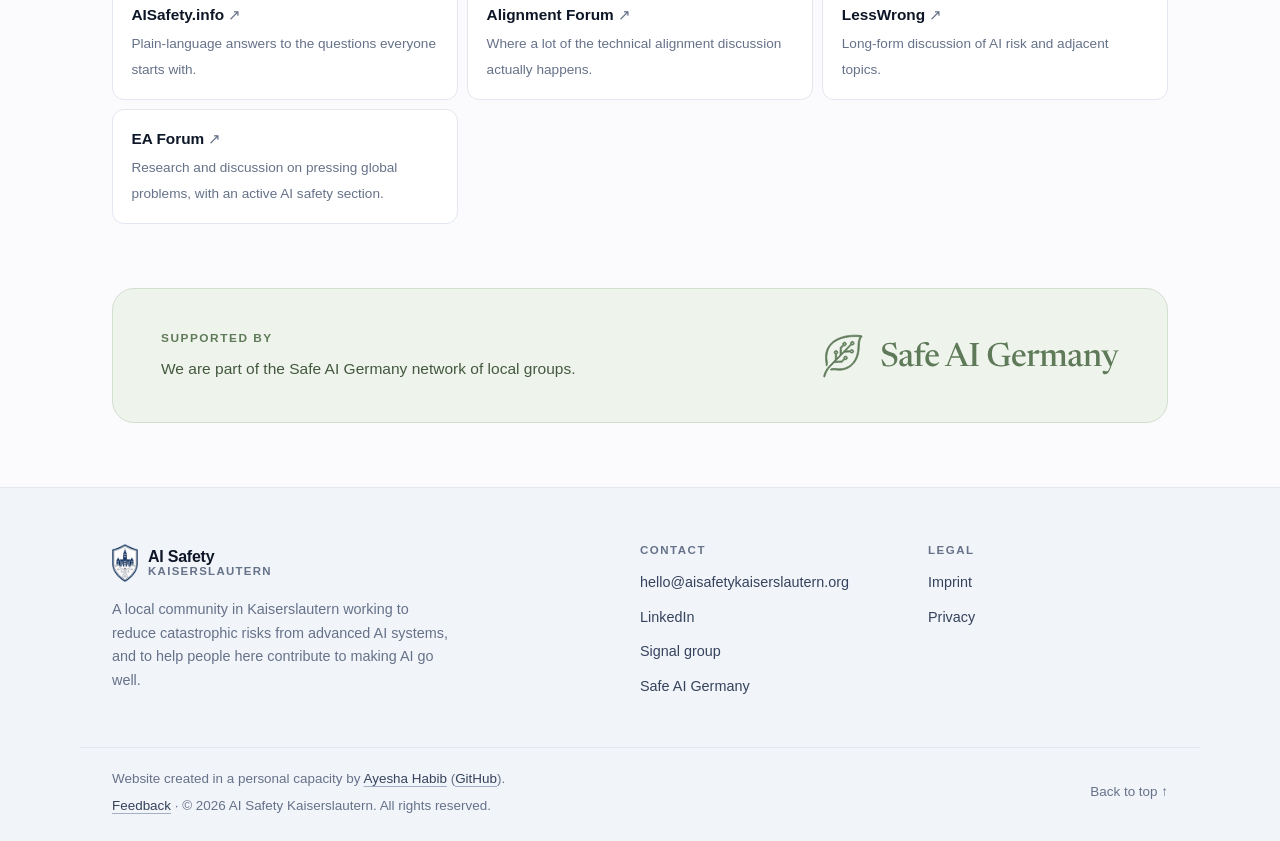
==== commit 7db8a6f8: "Events: move 25 Nov meetup to past events, add call for speakers Replace the empty upcoming list wit" ====
--- a/index.html
+++ b/index.html
@@ -12,7 +12,7 @@
 <link rel="icon" href="/assets/img/favicon-16.png" sizes="16x16" type="image/png">
 <link rel="apple-touch-icon" href="/assets/img/apple-touch-icon.png">
 <link rel="preload" href="assets/fonts/source-serif-4-latin-400-normal.woff2" as="font" type="font/woff2" crossorigin>
-<link rel="stylesheet" href="assets/css/styles.css?v=20261125c">
+<link rel="stylesheet" href="assets/css/styles.css?v=20261126a">
 
 <!-- Open Graph / social preview -->
 <meta property="og:type" content="website">
@@ -268,30 +268,50 @@
       <p class="eyebrow">Events</p>
       <h2 class="section-title">What&rsquo;s <em class="accent">coming up</em></h2>
 
-      <ul class="event-list">
-        <li class="event">
-          <time class="event-date" datetime="2026-11-25T15:30+01:00">
-            <span class="event-day">25</span>
-            <span class="event-month">Nov</span>
-          </time>
-          <div class="event-body">
-            <h3>Introduction to AI Safety: Talk with Safe AI Germany</h3>
-            <p class="event-meta">15:30&ndash;18:30 &middot; DFKI, Trippstadter Stra&szlig;e 122 &middot; Free</p>
-            <p>Johannes Koch (Safe AI Germany) on how fast AI is progressing, the main safety research directions, and how you can get involved. Beginner-friendly, followed by refreshments and networking. Language: English.</p>
-            <p class="event-note">Can&rsquo;t make it? Cancel on Luma with your registration email.</p>
-          </div>
-          <div class="event-actions">
-            <a class="btn btn-brand btn-sm" href="https://luma.com/ecqov39q" target="_blank" rel="noopener">Register</a>
-            <a class="btn btn-ghost btn-sm" href="https://luma.com/ecqov39q" target="_blank" rel="noopener"
-               aria-label="Manage or cancel your registration on Luma">Manage or cancel</a>
-          </div>
-        </li>
-      </ul>
+      <!-- No dated event yet: invite speakers. When an event is announced, replace this block with an
+           <ul class="event-list"> entry (see the past events below for the markup). -->
+      <div class="cfs">
+        <div class="cfs-copy">
+          <p class="cfs-kicker">Call for speakers</p>
+          <h3>Present your research to our community</h3>
+          <p class="cfs-lead">
+            We have no date to announce yet. In the meantime, we are looking for people who want to share
+            their work with students, researchers and prospective fellows of our planned
+            Technical AI Safety Fellowship.
+          </p>
+          <ul class="cfs-formats">
+            <li>
+              <strong>Reading group</strong>
+              <span>Present a research paper in 30 minutes, then lead the discussion.</span>
+            </li>
+            <li>
+              <strong>Meetup talk</strong>
+              <span>Give a talk at one of our meetups, for an audience that is curious about AI safety.</span>
+            </li>
+          </ul>
+          <p class="cfs-note">Not sure which format fits? Send us a topic idea and we will work it out together.</p>
+        </div>
+        <div class="cfs-actions">
+          <a class="btn btn-brand" href="mailto:hello@aisafetykaiserslautern.org?subject=Speaker%20proposal">Propose a topic</a>
+          <a class="btn btn-ghost" href="https://signal.group/#CjQKIJROV0Q8fZuMW2Enf7PxpZ2H-xfHYSIsQhwiZB-bFXzsEhBNLP00tWnXSX2ShsEN9pTD" target="_blank" rel="noopener">Join the Signal group</a>
+        </div>
+      </div>
 
       <!-- Past events: move an event's <li> in here once its date has passed. -->
       <details class="past-events">
         <summary>Past events</summary>
         <ul class="event-list">
+          <li class="event event-past">
+            <time class="event-date" datetime="2026-11-25T15:30+01:00">
+              <span class="event-day">25</span>
+              <span class="event-month">Nov</span>
+            </time>
+            <div class="event-body">
+              <h3>Introduction to AI Safety: Talk with Safe AI Germany</h3>
+              <p class="event-meta">15:30&ndash;18:30 &middot; DFKI, Kaiserslautern</p>
+              <p>Johannes Koch (Safe AI Germany) on how fast AI is progressing, the main safety research directions and how to get involved. Mohaddeseh Tabrizian on sandboxing AI agents. The evening closed with a pizza quiz and networking.</p>
+            </div>
+          </li>
           <li class="event event-past">
             <time class="event-date" datetime="2026-11-12T17:30+01:00">
               <span class="event-day">12</span>
--- a/assets/css/styles.css
+++ b/assets/css/styles.css
@@ -824,6 +824,32 @@
 .event-past .event-date { background: var(--bg-alt); color: var(--muted); }
 .event-past .event-meta { color: var(--muted); }
 
+/* ---------- Call for speakers (Events section, while no dated event is listed) ---------- */
+.cfs {
+  display: grid;
+  grid-template-columns: minmax(0, 1fr) auto;
+  gap: 1.5rem 2.5rem;
+  align-items: center;
+  padding: 1.75rem 1.9rem;
+  background: var(--surface);
+  border: 1px solid var(--line);
+  border-radius: var(--radius-lg);
+  box-shadow: var(--shadow-sm);
+}
+.cfs-kicker { margin: 0 0 .35rem; font-size: .75rem; font-weight: 700; letter-spacing: .12em; text-transform: uppercase; color: var(--accent); }
+.cfs h3 { margin-bottom: .5rem; }
+.cfs-lead { color: var(--ink-soft); max-width: 62ch; margin-bottom: 1.1rem; }
+.cfs-formats { list-style: none; margin: 0 0 1rem; padding: 0; display: grid; gap: .75rem; }
+.cfs-formats li { display: grid; gap: .1rem; padding-left: .9rem; border-left: 2px solid var(--line-strong); }
+.cfs-formats strong { color: var(--ink); }
+.cfs-formats span { font-size: .93rem; color: var(--muted); }
+.cfs-note { margin: 0; font-size: .88rem; color: var(--muted); }
+.cfs-actions { display: flex; flex-direction: column; gap: .6rem; }
+@media (max-width: 760px) {
+  .cfs { grid-template-columns: 1fr; padding: 1.4rem 1.25rem; }
+  .cfs-actions { flex-direction: row; flex-wrap: wrap; }
+}
+
 /* ---------- Theory of change ---------- */
 
 .toc-figure {
